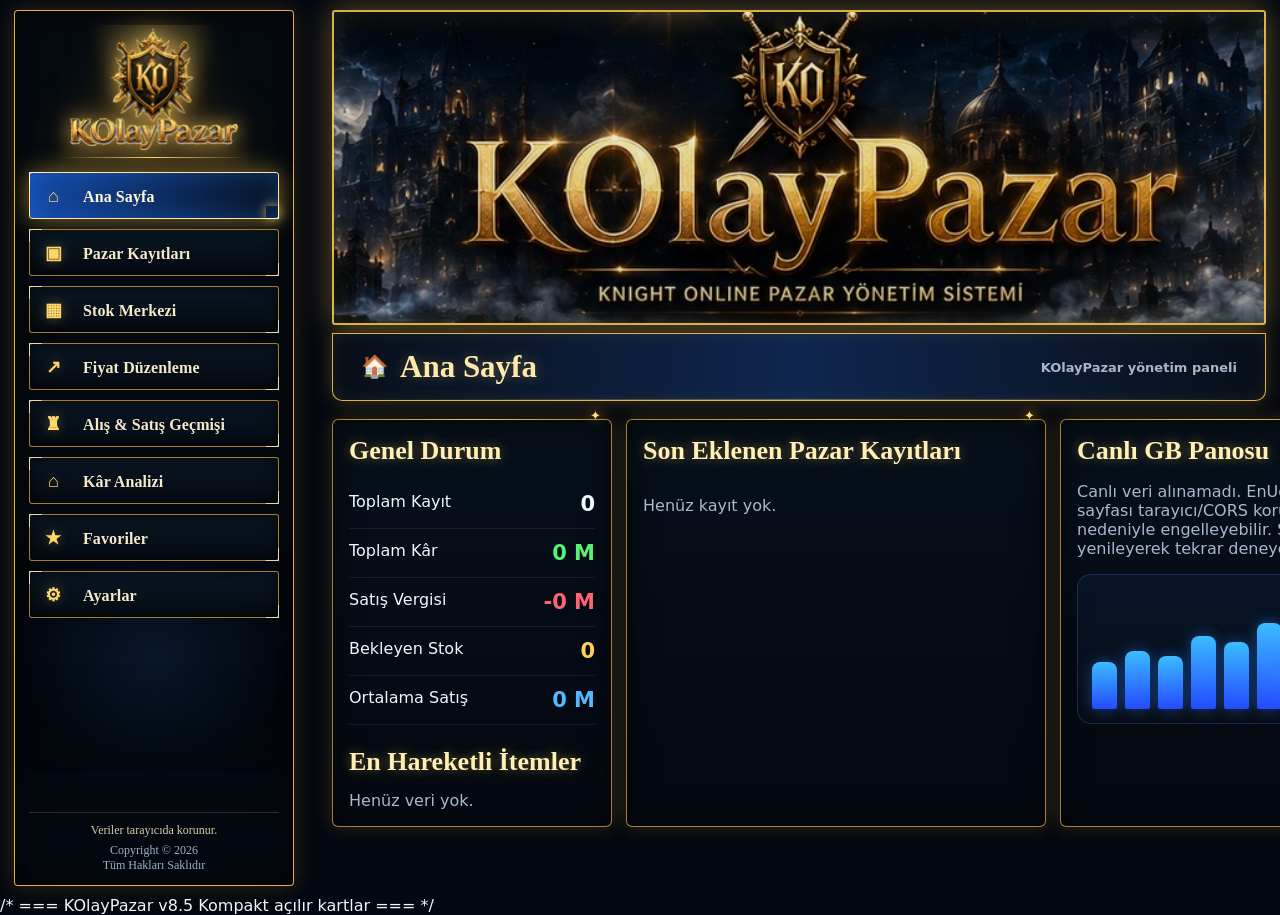
==== index.html @ 012cf486 "Add files via upload" ====
<!DOCTYPE html><html lang="tr"><head><meta charset="UTF-8"><meta name="viewport" content="width=device-width,initial-scale=1.0,viewport-fit=cover"><title>KOlayPazar</title><style>
:root{--bg:#020711;--panel:#071323dd;--gold:#ffdb72;--gold2:#fff0b6;--blue:#2e7dff;--cyan:#20c8ff;--red:#ff3d52;--green:#55f273;--text:#eef6ff;--muted:#a9b8cc;--shadow:0 0 28px rgba(35,126,255,.22)}*{box-sizing:border-box}html,body{margin:0;min-height:100%;font-family:Inter,system-ui,-apple-system,Segoe UI,Arial,sans-serif;color:var(--text);background:#020711}.ko-bg{position:fixed;inset:0;z-index:-5;background:radial-gradient(circle at 50% 5%,rgba(29,88,166,.58),transparent 38%),radial-gradient(circle at 85% 20%,rgba(139,23,44,.35),transparent 35%),linear-gradient(180deg,#071a34 0%,#020711 56%,#01040a 100%)}.ko-bg:before{content:"";position:absolute;inset:0;background:linear-gradient(180deg,rgba(2,7,17,.05),rgba(2,7,17,.82)),url('[data-uri]');background-size:cover;background-position:center top;opacity:.20;filter:blur(2px) saturate(1.25)}.stars,.fog{position:fixed;inset:0;pointer-events:none;z-index:-4;overflow:hidden}.stars:before,.stars:after{content:"";position:absolute;inset:-20%;background-image:radial-gradient(#fff 1px,transparent 1px),radial-gradient(#67b7ff 1px,transparent 1px);background-size:110px 110px,170px 170px;background-position:0 0,50px 80px;opacity:.28;animation:starMove 70s linear infinite}.stars:after{opacity:.14;filter:blur(1px);animation-duration:115s}.fog:before,.fog:after{content:"";position:absolute;width:150%;height:55%;left:-25%;bottom:-10%;background:radial-gradient(ellipse at center,rgba(71,123,180,.25),transparent 65%);filter:blur(32px);animation:fogMove 24s ease-in-out infinite alternate}.fog:after{bottom:18%;opacity:.6;animation-duration:34s;animation-direction:alternate-reverse}@keyframes starMove{to{transform:translate3d(-140px,220px,0)}}@keyframes fogMove{from{transform:translateX(-5%)}to{transform:translateX(6%)}}
.app{display:grid;grid-template-columns:238px 1fr;gap:18px;max-width:1480px;margin:0 auto;padding:12px}.sidebar{min-height:calc(100vh - 24px);position:sticky;top:12px;background:linear-gradient(180deg,rgba(4,14,28,.94),rgba(3,9,18,.86));border:1px solid rgba(88,143,215,.35);box-shadow:var(--shadow);border-radius:14px;padding:14px;overflow:hidden}.brand{display:flex;align-items:center;gap:10px;margin:8px 4px 18px;font-family:Georgia,serif;color:var(--gold2);font-size:25px;font-weight:800;text-shadow:0 0 12px rgba(255,211,106,.25)}.logo{width:38px;height:38px;border-radius:11px;display:grid;place-items:center;background:linear-gradient(135deg,#2156ff,#ff3a6d);box-shadow:0 0 18px rgba(43,124,255,.45)}.navbtn{width:100%;border:1px solid transparent;background:transparent;color:#dfe9f6;border-radius:10px;padding:13px 12px;margin:5px 0;text-align:left;font-weight:750;cursor:pointer}.navbtn:hover,.navbtn.active{background:linear-gradient(90deg,rgba(45,125,255,.25),rgba(255,61,82,.12));border-color:rgba(87,153,255,.55)}.side-foot{position:absolute;bottom:18px;left:14px;right:14px;color:#7e90a9;font-size:12px;text-align:center}.main{min-width:0}.hero{height:238px;border:1px solid rgba(184,135,54,.55);border-radius:0 0 18px 18px;background:url('[data-uri]') center/cover no-repeat;box-shadow:0 0 40px rgba(20,91,210,.28);position:relative;overflow:hidden}.hero:after{content:"";position:absolute;inset:0;background:linear-gradient(180deg,transparent 62%,rgba(2,7,17,.74))}.topbar{display:none}.tabbtn{display:none}.section-title{margin-top:-1px;border:1px solid rgba(255,211,106,.28);border-radius:0 0 14px 14px;padding:15px 18px;display:flex;align-items:center;gap:12px;background:linear-gradient(90deg,rgba(255,29,127,.92),rgba(49,66,255,.84) 52%,rgba(255,75,18,.88));box-shadow:0 0 24px rgba(255,61,82,.25);font-family:Georgia,serif}.section-title span{font-size:22px}.section-title strong{font-size:24px;color:#fff7c4;text-shadow:0 0 12px rgba(255,219,114,.3)}.section-title small{font-family:Inter,system-ui,sans-serif;color:#dcecff;margin-left:auto;font-weight:800;opacity:.9}.grid{display:grid;grid-template-columns:1.05fr 1.95fr 1.05fr;gap:16px;margin-top:18px}.panel{background:linear-gradient(180deg,rgba(8,19,37,.93),rgba(4,10,20,.88));border:1px solid rgba(91,148,219,.35);border-radius:18px;padding:16px;box-shadow:var(--shadow)}h2{font-family:Georgia,serif;color:var(--gold2);font-size:26px;margin:0 0 14px;text-shadow:0 0 10px rgba(255,211,106,.22)}.stat{display:flex;justify-content:space-between;border-bottom:1px solid rgba(255,255,255,.08);padding:12px 0;font-size:16px}.stat b{font-size:21px}.green{color:var(--green)}.blue{color:#53b9ff}.yellow{color:#ffd154}.red{color:#ff6472}.formgrid{display:grid;grid-template-columns:repeat(4,1fr);gap:10px}label{display:block;color:#d9e6fb;font-size:12px;font-weight:900;margin:2px 0 6px;letter-spacing:.35px}input,select{width:100%;border:1px solid rgba(80,139,226,.75);border-radius:12px;background:rgba(2,7,17,.72);color:#fff;padding:13px;font-weight:750;outline:none}input:focus,select:focus{box-shadow:0 0 0 3px rgba(32,200,255,.18)}.btn{border:0;border-radius:12px;padding:13px 16px;font-weight:950;cursor:pointer;color:#fff;background:linear-gradient(135deg,#244aff,#22c6ff);box-shadow:0 0 18px rgba(34,198,255,.25)}.btn.gold{color:#2a1600;background:linear-gradient(135deg,#fff36c,#d18a19)}.btn.red{background:linear-gradient(135deg,#ff3c57,#a22eff)}.btn.ghost{background:rgba(255,255,255,.06);border:1px solid rgba(77,144,255,.5)}.records{display:grid;grid-template-columns:repeat(2,minmax(0,1fr));gap:12px;margin-top:14px}.card{border:1px solid rgba(74,132,215,.45);border-radius:15px;background:linear-gradient(135deg,rgba(19,40,72,.88),rgba(16,19,42,.82));padding:14px;position:relative;overflow:hidden}.card:before{content:"";position:absolute;left:0;right:0;top:0;height:3px;background:linear-gradient(90deg,#ff3a78,#1dc9ff)}.card h3{margin:0 0 6px;font-family:Georgia,serif;color:var(--gold2);font-size:20px}.pill{display:inline-block;border:1px solid rgba(255,255,255,.2);border-radius:999px;padding:3px 8px;font-size:12px;background:rgba(53,123,255,.25);margin-left:5px}.meta{color:#c8d5e8;font-size:13px;line-height:1.55}.actions{display:flex;gap:8px;flex-wrap:wrap;margin-top:12px}.small{padding:9px 12px;border-radius:10px;font-size:12px}.listrow{display:flex;justify-content:space-between;align-items:center;padding:11px 0;border-bottom:1px solid rgba(255,255,255,.07);gap:8px}.listrow:last-child{border-bottom:0}.muted{color:var(--muted)}.page{display:none}.page.active{display:block}.two{display:grid;grid-template-columns:1fr 1fr;gap:16px;margin-top:18px}.gbrow{display:grid;grid-template-columns:1fr auto auto;gap:12px;padding:12px;border-bottom:1px solid rgba(255,255,255,.08)}.chart{height:150px;border-radius:14px;background:linear-gradient(180deg,rgba(35,123,255,.08),rgba(255,255,255,.02));border:1px solid rgba(76,133,211,.25);display:flex;align-items:end;gap:8px;padding:14px}.bar{flex:1;background:linear-gradient(180deg,#3cbcff,#244aff);border-radius:8px 8px 2px 2px;min-height:12px;box-shadow:0 0 14px rgba(44,125,255,.45)}#toast{position:fixed;right:18px;bottom:18px;background:linear-gradient(135deg,#0d2a52,#09111f);border:1px solid rgba(255,211,106,.5);border-radius:14px;padding:14px 18px;box-shadow:0 0 30px rgba(0,0,0,.55);display:none;z-index:50}@media(max-width:980px){.app{display:block;padding:0}.sidebar{display:none}.hero{height:140px;border-radius:0}.topbar{position:sticky;top:0;z-index:10;overflow:auto;justify-content:flex-start;border-radius:0}.tabbtn{white-space:nowrap;padding:10px 12px}.grid,.two{grid-template-columns:1fr;margin:12px}.records{grid-template-columns:1fr}.formgrid{grid-template-columns:1fr 1fr}.panel{border-radius:14px}}@media(max-width:560px){.formgrid{grid-template-columns:1fr}.hero{height:112px}h2{font-size:23px}}
.card.sold{border-color:rgba(85,242,115,.38);box-shadow:0 0 18px rgba(85,242,115,.12)}.card.sold:before{content:'SATILDI';float:right;color:#55f273;font-weight:950;font-size:11px;letter-spacing:.08em}.actions{display:flex;gap:8px;flex-wrap:wrap}.listrow .actions{justify-content:flex-end}@media(max-width:700px){.section-title{align-items:flex-start;flex-direction:column;gap:4px}.section-title small{margin-left:0}.actions{width:100%}.listrow .actions{justify-content:flex-start}}
/* v6.4 - Banner ve sol menü görsel referansa göre yeniden düzenlendi */
.app{grid-template-columns:250px minmax(0,1fr);gap:22px;max-width:1540px;padding:10px 14px 22px}.sidebar{min-height:calc(100vh - 20px);top:10px;border-radius:16px;padding:18px 14px;background:linear-gradient(180deg,rgba(3,13,27,.97),rgba(2,9,18,.94) 55%,rgba(3,13,27,.98)),radial-gradient(circle at 50% 0%,rgba(42,108,202,.28),transparent 36%),linear-gradient(180deg,transparent 62%,rgba(3,18,33,.78));border:1px solid rgba(61,116,194,.42);box-shadow:0 0 0 1px rgba(255,255,255,.03) inset,0 20px 55px rgba(0,0,0,.45),0 0 32px rgba(24,112,255,.18);overflow:hidden}.sidebar:before{content:"";position:absolute;inset:auto -10px 112px -10px;height:230px;background:radial-gradient(ellipse at center,rgba(17,63,110,.32),transparent 65%),linear-gradient(180deg,transparent,rgba(0,0,0,.34));filter:blur(.2px);opacity:.9;pointer-events:none}.sidebar:after{content:"";position:absolute;left:0;right:0;bottom:78px;height:125px;background:linear-gradient(180deg,transparent,rgba(2,8,15,.88)),radial-gradient(ellipse at bottom,rgba(29,83,139,.28),transparent 70%);pointer-events:none}.brand{position:relative;z-index:1;font-size:26px;margin:10px 5px 30px;color:#f8e7b0;letter-spacing:.2px}.logo{width:34px;height:34px;border-radius:9px;background:linear-gradient(135deg,#6938ff 0%,#316dff 48%,#ff4ca2 100%);box-shadow:0 0 18px rgba(98,89,255,.58),inset 0 0 9px rgba(255,255,255,.22)}.navbtn{position:relative;z-index:1;display:flex;align-items:center;gap:12px;width:100%;height:52px;margin:8px 0;padding:0 14px;border-radius:9px;border:1px solid transparent;color:#e9f1fb;background:transparent;font-size:15px;font-weight:800;letter-spacing:.1px;transition:.18s}.navbtn:hover{transform:translateX(2px);background:rgba(18,40,70,.72);border-color:rgba(111,163,255,.35)}.navbtn.active{background:linear-gradient(90deg,rgba(22,63,116,.95),rgba(6,20,42,.88));border-color:#6f9cff;box-shadow:inset 0 0 0 1px rgba(255,255,255,.06),0 0 18px rgba(61,126,255,.28)}.navbtn .ico{width:24px;text-align:center;font-size:19px;filter:drop-shadow(0 0 5px rgba(118,173,255,.38))}.side-settings{position:relative;z-index:1;margin-top:8px;border-radius:10px;overflow:hidden;background:rgba(5,21,40,.42);border:1px solid rgba(64,110,174,.18)}.side-settings .navbtn{margin:0;border-radius:0}.submenu{display:grid;gap:0;padding:8px 0 10px}.submenu button{border:0;background:transparent;color:#aebed3;text-align:left;padding:10px 8px 10px 42px;font-weight:650;font-size:13px;cursor:pointer}.submenu button:before{content:"✦";margin-right:8px;color:#8ab5ff}.submenu button:hover{color:#fff;background:rgba(41,96,165,.15)}.side-foot{z-index:1;bottom:18px;font-size:13px;color:#8fa1b8}.side-foot:before{content:"KO";display:grid;place-items:center;margin:0 auto 12px;width:74px;height:74px;border-radius:50%;font-family:Georgia,serif;font-weight:900;font-size:30px;color:#d8e8ff;background:radial-gradient(circle,#132b4f,#050b16 68%);border:1px solid rgba(142,174,226,.46);box-shadow:0 0 28px rgba(44,116,255,.18),inset 0 0 20px rgba(255,255,255,.06)}.main{max-width:1280px}.hero{height:260px;border-radius:0;border:1px solid rgba(176,139,76,.58);box-shadow:0 0 0 1px rgba(255,255,255,.04) inset,0 22px 55px rgba(0,0,0,.35);background-image:url('assets/kolaypazar-banner.jpg')!important;background-size:cover!important;background-position:center!important}.section-title{border-radius:0 0 14px 14px;margin:0 0 18px;background:linear-gradient(90deg,#ff2da7 0%,#304cff 52%,#ff4d0e 100%);border:0;box-shadow:0 10px 30px rgba(39,78,220,.2);min-height:62px;padding:0 28px}.section-title strong{font-family:Georgia,serif;font-size:30px;color:#fff;text-shadow:0 0 12px rgba(255,255,255,.25)}.section-title small{margin-left:auto;color:#ffe8f8;font-weight:800;opacity:.9}.panel{background:linear-gradient(180deg,rgba(8,18,42,.84),rgba(6,13,30,.88));border-color:rgba(83,138,222,.45);box-shadow:0 0 0 1px rgba(255,255,255,.03) inset,0 0 28px rgba(18,88,190,.13)}@media(max-width:900px){.app{display:block;padding:0}.sidebar{position:relative;min-height:auto;top:0;border-radius:0;display:flex;gap:8px;overflow:auto;padding:10px}.brand,.side-foot,.side-settings .submenu{display:none}.navbtn{min-width:max-content;height:44px;margin:0}.hero{height:150px}.section-title{border-radius:0}.main{max-width:none}}

/* v6.5 Menü bug düzeltmeleri */
.sidebar{
  height:calc(100vh - 24px) !important;
  min-height:0 !important;
  display:flex !important;
  flex-direction:column !important;
  overflow:hidden !important;
}
.sidebar .brand{flex:0 0 auto !important;}
.sidebar > .navbtn,
.sidebar > .side-settings,
.sidebar > .side-foot{flex:0 0 auto;}
.side-settings{max-height:none !important; overflow:visible !important;}
.submenu{position:relative !important; z-index:3 !important; padding-bottom:6px !important;}
.submenu button{display:block;width:100%;border-radius:8px;margin:1px 0;}
.side-foot{
  position:relative !important;
  left:auto !important;
  right:auto !important;
  bottom:auto !important;
  margin-top:auto !important;
  padding-top:14px !important;
  z-index:1 !important;
  background:linear-gradient(180deg,transparent,rgba(2,8,15,.72));
}
.sidebar:after{bottom:96px !important; opacity:.45 !important; pointer-events:none !important;}
.navbtn.active{box-shadow:inset 0 0 0 1px rgba(132,178,255,.52),0 0 18px rgba(34,113,255,.16)}
.navbtn[data-page="home"].active ~ .navbtn[data-page="home"]{background:transparent;border-color:transparent;box-shadow:none}
@media(max-height:760px) and (min-width:901px){
  .sidebar{overflow-y:auto !important; scrollbar-width:thin;}
  .side-foot{margin-top:16px !important;}
  .side-foot:before{width:52px !important;height:52px !important;font-size:22px !important;margin-bottom:8px !important;}
  .navbtn{padding-top:10px !important;padding-bottom:10px !important;margin:3px 0 !important;}
  .submenu button{padding-top:7px !important;padding-bottom:7px !important;}
}
@media(max-width:900px){
  .sidebar{height:auto !important;display:flex !important;flex-direction:row !important;overflow:auto !important;}
  .side-foot,.submenu,.side-settings .navbtn span:last-child{display:none !important;}
}

.mini-knight{width:76px;height:76px;margin:0 auto 8px;border:1px solid #315a9a;border-radius:22px;display:grid;place-items:center;font-size:38px;background:radial-gradient(circle,#173865,#030915 70%);box-shadow:0 0 26px rgba(32,117,255,.45), inset 0 0 18px rgba(255,219,114,.18)}
.loss{color:#ff5d6c!important}.profit{color:#55f273!important}.taxline{color:#ffb347}.fav-on{box-shadow:0 0 0 1px #ffdb72 inset!important;color:#ffdb72!important}

/* v6.8 görsel ve menü düzeltmeleri */
.ko-bg{background:radial-gradient(circle at 25% 10%,rgba(47,105,199,.42),transparent 28%),radial-gradient(circle at 78% 18%,rgba(112,36,138,.24),transparent 34%),linear-gradient(180deg,#081b3a 0%,#031022 46%,#01050d 100%)!important;overflow:hidden}
.ko-bg:before{background:linear-gradient(180deg,rgba(2,7,17,.22),rgba(2,7,17,.86)),radial-gradient(ellipse at 50% 78%,rgba(31,76,128,.28),transparent 56%),url('assets/kolaypazar-banner.jpg') center top/cover no-repeat!important;opacity:.18!important;filter:blur(1.5px) saturate(1.2)}
.ko-bg:after{content:"";position:absolute;inset:-10%;background:radial-gradient(circle,#fff 0 1px,transparent 1.7px) 0 0/90px 90px,radial-gradient(circle,rgba(119,184,255,.9) 0 1px,transparent 2px) 45px 30px/130px 130px,linear-gradient(105deg,transparent 0%,rgba(73,125,201,.13) 45%,transparent 75%);opacity:.28;animation:starsMove 34s linear infinite,fogDrift 18s ease-in-out infinite alternate;pointer-events:none}
@keyframes starsMove{from{transform:translate3d(0,0,0)}to{transform:translate3d(-90px,55px,0)}}
@keyframes fogDrift{from{filter:blur(0px)}to{filter:blur(2px)}}
.section-title{background:linear-gradient(90deg,rgba(8,22,45,.96),rgba(13,38,75,.94) 55%,rgba(20,13,28,.92))!important;border:1px solid rgba(188,145,70,.48)!important;border-top:0!important;box-shadow:inset 0 1px 0 rgba(255,231,166,.12),0 12px 34px rgba(0,0,0,.28),0 0 22px rgba(37,96,187,.16)!important;position:relative;overflow:hidden}
.section-title:after{content:"";position:absolute;left:20px;right:20px;bottom:0;height:1px;background:linear-gradient(90deg,transparent,var(--gold),transparent);opacity:.5}.section-title strong{color:var(--gold2)!important;text-shadow:0 0 14px rgba(255,219,114,.22)!important}.section-title small{color:#9fb3d2!important}.side-foot:before{display:none!important;content:none!important}.side-foot{padding-top:14px;border-top:1px solid rgba(99,145,209,.25)}.side-foot b{color:#dcecff}.side-foot span{color:#7f91ab}.navbtn.active{background:linear-gradient(90deg,rgba(19,55,105,.98),rgba(6,17,36,.92))!important}.profit-card{display:grid;grid-template-columns:repeat(3,minmax(0,1fr));gap:12px}.profit-box{padding:14px;border:1px solid rgba(82,139,224,.35);border-radius:12px;background:rgba(4,15,34,.62)}.profit-box b{font-size:22px}.loss{color:#ff6172!important}.profit{color:#55f273!important}@media(max-width:850px){.profit-card{grid-template-columns:1fr}.section-title strong{font-size:25px!important}}

/* === v8.0 Final Görsel ve düzen güncellemeleri === */
.app{grid-template-columns:220px minmax(0,1fr)!important;gap:18px!important;max-width:1500px!important}
.sidebar{min-height:calc(100vh - 28px)!important;max-height:calc(100vh - 28px)!important;padding:14px 12px!important;overflow-y:auto!important;scrollbar-width:thin}
.brand{font-size:23px!important;margin:8px 4px 20px!important}
.logo{width:30px!important;height:30px!important}.navbtn{height:44px!important;margin:5px 0!important;padding:0 12px!important;font-size:14px!important;border-radius:10px!important}.navbtn .ico{font-size:17px!important;width:21px!important}.side-foot{padding-top:10px!important;margin-top:10px!important;border-top:1px solid rgba(119,164,255,.16)!important}.side-foot:before{display:none!important}.hero{height:300px!important;border:2px solid rgba(255,214,112,.75)!important;border-radius:6px 6px 0 0!important;box-shadow:0 0 0 1px rgba(255,255,255,.08) inset,0 0 30px rgba(255,189,63,.28),0 0 70px rgba(37,122,255,.20),0 22px 65px rgba(0,0,0,.55)!important;position:relative;overflow:hidden}.hero:after{content:"";position:absolute;inset:0;background:linear-gradient(90deg,rgba(255,218,108,.18),transparent 16%,transparent 84%,rgba(255,218,108,.16)),radial-gradient(circle at 50% 12%,rgba(255,255,214,.20),transparent 32%);mix-blend-mode:screen;animation:bannerPulse 4.5s ease-in-out infinite;pointer-events:none}@keyframes bannerPulse{0%,100%{opacity:.45}50%{opacity:.9}}.section-title{background:linear-gradient(90deg,rgba(15,34,64,.96),rgba(8,23,48,.96) 50%,rgba(29,21,12,.96))!important;border:1px solid rgba(255,214,112,.55)!important;border-top:0!important;box-shadow:0 12px 28px rgba(0,0,0,.35),inset 0 0 20px rgba(255,208,91,.08)!important}.section-title strong{color:#ffe8a3!important;text-shadow:0 0 13px rgba(255,216,111,.32)!important}.section-title small{color:#cbdaf1!important}.ko-bg{background:radial-gradient(circle at 50% 0%,rgba(28,86,165,.56),transparent 34%),radial-gradient(circle at 80% 18%,rgba(26,56,116,.35),transparent 35%),linear-gradient(180deg,#071832 0%,#020711 62%,#01030a 100%)!important}.ko-bg:after{content:"";position:absolute;inset:auto 0 0 0;height:43vh;background:linear-gradient(180deg,transparent 0%,rgba(1,6,15,.30) 42%,rgba(0,0,0,.78) 100%),linear-gradient(135deg,transparent 0 28%,rgba(4,13,28,.78) 28% 31%,transparent 31% 100%),linear-gradient(65deg,transparent 0 56%,rgba(5,19,42,.75) 56% 59%,transparent 59% 100%),radial-gradient(ellipse at 12% 100%,rgba(11,34,65,.85) 0 15%,transparent 16%),radial-gradient(ellipse at 88% 100%,rgba(10,31,62,.82) 0 16%,transparent 17%);opacity:.72;filter:drop-shadow(0 0 28px rgba(37,111,255,.15));pointer-events:none}.fog{position:fixed;inset:0;z-index:-2;pointer-events:none;overflow:hidden}.fog:before,.fog:after{content:"";position:absolute;inset:-20%;background:radial-gradient(ellipse at 20% 70%,rgba(130,170,255,.11),transparent 34%),radial-gradient(ellipse at 70% 65%,rgba(95,132,207,.09),transparent 38%),radial-gradient(ellipse at 50% 95%,rgba(255,255,255,.07),transparent 28%);filter:blur(24px);animation:fogMove 28s linear infinite}.fog:after{animation-duration:42s;animation-direction:reverse;opacity:.75}@keyframes fogMove{from{transform:translateX(-5%) translateY(1%)}to{transform:translateX(7%) translateY(-2%)}}.panel{backdrop-filter:blur(6px)}.profit-box{border:1px solid rgba(75,139,230,.32);background:rgba(8,22,46,.72);border-radius:14px;padding:15px}@media(max-width:980px){.sidebar{max-height:none!important}.hero{height:170px!important}}

/* === KOlayPazar v8 Premium visual upgrade === */
:root{--gold:#ffd466;--gold2:#fff2b8;--gold3:#a96f18;--panelGold:rgba(255,207,93,.42)}
body{background:#01040a!important;}
.app{grid-template-columns:270px minmax(0,1fr)!important;gap:18px!important;max-width:1500px!important;padding:18px!important;}
.sidebar{width:270px!important;min-width:270px!important;border:1px solid rgba(255,211,111,.42)!important;box-shadow:0 0 0 1px rgba(255,255,255,.05) inset,0 0 34px rgba(255,191,60,.10),0 0 55px rgba(35,101,220,.16)!important;background:linear-gradient(180deg,rgba(5,14,30,.96),rgba(2,8,19,.94))!important;}
.brand{font-size:23px!important;color:#fff1b9!important;text-shadow:0 0 12px rgba(255,210,92,.42)!important;margin-bottom:18px!important;}
.logo{background:linear-gradient(135deg,#204dff,#14cdf9 52%,#ff2ea9)!important;border:1px solid rgba(255,219,112,.72)!important;box-shadow:0 0 18px rgba(42,125,255,.45),0 0 12px rgba(255,217,102,.18)!important;}
.navbtn{border:1px solid rgba(255,211,111,.28)!important;color:#eef6ff!important;height:47px!important;margin:6px 0!important;background:linear-gradient(90deg,rgba(7,19,41,.44),rgba(9,22,45,.28))!important;}
.navbtn:hover,.navbtn.active{border-color:rgba(255,221,116,.82)!important;background:linear-gradient(90deg,rgba(30,68,123,.96),rgba(8,23,49,.92))!important;box-shadow:inset 0 0 0 1px rgba(255,243,180,.14),0 0 17px rgba(255,207,88,.16),0 0 22px rgba(45,132,255,.22)!important;}
.navbtn .ico{color:#ffe095!important;filter:drop-shadow(0 0 6px rgba(255,207,88,.35))!important;}
.side-foot{margin-top:auto!important;padding-top:18px!important;border-top:1px solid rgba(255,211,111,.18)!important;}
.side-foot b{color:#ffe5a5!important;text-shadow:0 0 10px rgba(255,211,111,.25)!important;}.side-foot span{color:#9eb0ca!important;}
.hero{height:355px!important;border:3px solid rgba(255,214,112,.88)!important;border-radius:9px 9px 0 0!important;box-shadow:0 0 0 1px rgba(255,255,255,.11) inset,0 0 32px rgba(255,194,52,.38),0 0 88px rgba(31,125,255,.24),0 26px 70px rgba(0,0,0,.62)!important;background-position:center!important;}
.hero:before{content:"";position:absolute;inset:0;background:linear-gradient(105deg,transparent 0%,rgba(255,245,174,.18) 32%,transparent 45%,transparent 100%);transform:translateX(-120%);animation:goldSweep 5.5s ease-in-out infinite;pointer-events:none;mix-blend-mode:screen;}
@keyframes goldSweep{0%,55%{transform:translateX(-120%);opacity:0}65%{opacity:.8}100%{transform:translateX(120%);opacity:0}}
.section-title{background:linear-gradient(90deg,rgba(10,20,41,.98),rgba(8,29,66,.96) 55%,rgba(29,20,10,.96))!important;border:2px solid rgba(255,211,111,.62)!important;border-top:0!important;border-radius:0 0 12px 12px!important;min-height:68px!important;}
.section-title strong{font-size:31px!important;color:#ffe9aa!important}.section-title small{font-size:13px!important;color:#b9c7dc!important;}
.panel,.card,.listrow{border-color:rgba(255,211,111,.28)!important;box-shadow:0 0 0 1px rgba(255,255,255,.04) inset,0 0 26px rgba(38,114,230,.11)!important;}
.panel h2{color:#fff0b3!important;text-shadow:0 0 12px rgba(255,210,83,.20)!important;}
.card.sold{border-color:rgba(46,255,173,.52)!important;box-shadow:0 0 0 1px rgba(255,255,255,.04) inset,0 0 20px rgba(43,255,161,.13)!important;}
.ko-bg{background:radial-gradient(circle at 47% 3%,rgba(52,119,227,.55),transparent 29%),radial-gradient(circle at 70% 18%,rgba(4,60,137,.30),transparent 38%),linear-gradient(180deg,#071a36 0%,#020814 55%,#000308 100%)!important;}
.ko-bg:before{opacity:.22!important;filter:blur(2px) saturate(1.35)!important;background:linear-gradient(180deg,rgba(1,5,13,.12),rgba(1,5,13,.86)),url('assets/kolaypazar-banner.jpg') center top/cover no-repeat!important;}
.ko-bg .unused{display:none}.ko-bg:after{height:50vh!important;background:linear-gradient(180deg,transparent 0%,rgba(3,10,23,.25) 42%,rgba(0,0,0,.88) 100%),linear-gradient(147deg,transparent 0 21%,rgba(2,12,31,.82) 21% 24%,transparent 24% 100%),linear-gradient(35deg,transparent 0 62%,rgba(3,17,39,.8) 62% 65%,transparent 65% 100%),radial-gradient(ellipse at 20% 100%,rgba(12,37,74,.92) 0 15%,transparent 16%),radial-gradient(ellipse at 50% 100%,rgba(7,25,56,.75) 0 20%,transparent 21%),radial-gradient(ellipse at 86% 100%,rgba(8,30,68,.88) 0 17%,transparent 18%)!important;}
.fog:before,.fog:after{background:radial-gradient(ellipse at 12% 72%,rgba(167,192,255,.12),transparent 36%),radial-gradient(ellipse at 58% 68%,rgba(100,155,255,.11),transparent 39%),radial-gradient(ellipse at 88% 80%,rgba(255,232,156,.06),transparent 32%)!important;filter:blur(28px)!important;animation-duration:22s!important;}
.stars:before,.stars:after{content:"";position:fixed;inset:0;z-index:-1;pointer-events:none;background:radial-gradient(circle,rgba(255,255,255,.7) 0 1px,transparent 1.5px) 0 0/92px 92px,radial-gradient(circle,rgba(116,184,255,.8) 0 1px,transparent 2px) 40px 26px/132px 132px;opacity:.23;animation:starsMoveV8 48s linear infinite;}.stars:after{animation-duration:73s;opacity:.14;transform:scale(1.2)}@keyframes starsMoveV8{from{background-position:0 0,40px 26px}to{background-position:230px 180px,340px 260px}}
.best-profit-card{margin-top:16px;border:1px solid rgba(255,211,111,.36);border-radius:14px;padding:14px;background:linear-gradient(135deg,rgba(255,197,59,.12),rgba(14,40,82,.62));box-shadow:inset 0 0 18px rgba(255,215,102,.08)}.best-profit-card b{font-size:18px;color:#ffe59d}.best-profit-card .profit{font-size:22px;display:block;margin-top:5px}
@media(max-width:1050px){.app{grid-template-columns:240px minmax(0,1fr)!important}.sidebar{width:240px!important;min-width:240px!important}.hero{height:250px!important}}
@media(max-width:850px){.app{display:block!important;padding:0!important}.sidebar{width:auto!important;min-width:0!important}.hero{height:170px!important;border-left:0!important;border-right:0!important;border-radius:0!important}.section-title{border-left:0!important;border-right:0!important}.main{max-width:none!important}}


/* === v8.1 Premium Glow / Sis / Compact Cards === */
:root{--goldGlow:rgba(255,210,93,.95);--goldSoft:rgba(255,188,56,.34);}
body{background:#030710!important;}
.ko-bg{background:radial-gradient(circle at 50% 4%,rgba(41,102,190,.52),transparent 38%),radial-gradient(circle at 78% 15%,rgba(255,189,70,.12),transparent 30%),linear-gradient(180deg,#071833,#020711 62%,#010309)!important;}
.ko-bg:after{content:"";position:absolute;left:-20%;right:-20%;bottom:-8%;height:46%;pointer-events:none;background:
 radial-gradient(ellipse at 20% 65%,rgba(180,210,255,.20),transparent 42%),
 radial-gradient(ellipse at 70% 72%,rgba(112,166,255,.18),transparent 43%),
 radial-gradient(ellipse at 48% 86%,rgba(255,255,255,.10),transparent 50%);
 filter:blur(16px);opacity:.8;animation:mistDrift 18s ease-in-out infinite alternate;z-index:-1;}
.fog-layer{position:fixed;inset:0;z-index:-1;pointer-events:none;overflow:hidden;}
.fog-layer:before,.fog-layer:after{content:"";position:absolute;left:-35%;width:170%;height:44%;background:
 radial-gradient(ellipse at 10% 55%,rgba(155,190,255,.22),transparent 40%),
 radial-gradient(ellipse at 45% 62%,rgba(95,145,210,.18),transparent 42%),
 radial-gradient(ellipse at 78% 50%,rgba(230,238,255,.12),transparent 38%);
 filter:blur(22px);opacity:.66;animation:mistSlide 34s linear infinite;}
.fog-layer:before{bottom:5%;}.fog-layer:after{bottom:23%;opacity:.38;animation-duration:48s;animation-direction:reverse;}
@keyframes mistSlide{from{transform:translateX(-10%)}to{transform:translateX(10%)}}
@keyframes mistDrift{from{transform:translateX(-2%) scale(1)}to{transform:translateX(3%) scale(1.08)}}
.hero,.section-title,.sidebar,.panel,.navbtn,.card,.listrow,.gbrow{border-color:var(--goldSoft)!important;}
.hero{height:262px!important;border:2px solid rgba(255,212,93,.72)!important;box-shadow:0 0 24px rgba(255,198,64,.28),inset 0 0 42px rgba(255,204,77,.12)!important;position:relative;overflow:hidden;}
.hero:after{content:"";position:absolute;inset:-40%;background:linear-gradient(105deg,transparent 42%,rgba(255,240,170,.22) 49%,rgba(255,255,255,.32) 51%,transparent 58%);transform:translateX(-80%);animation:goldShine 6.5s ease-in-out infinite;pointer-events:none;}
@keyframes goldShine{0%,35%{transform:translateX(-85%)}55%{transform:translateX(85%)}100%{transform:translateX(85%)}}
.sidebar,.panel{box-shadow:0 0 18px rgba(255,198,64,.14),var(--shadow)!important;}
.navbtn{border:1px solid rgba(255,206,86,.34)!important;background:linear-gradient(180deg,rgba(11,25,46,.72),rgba(5,12,24,.62))!important;box-shadow:inset 0 0 0 1px rgba(255,255,255,.025);}
.navbtn:hover,.navbtn.active{border-color:rgba(255,223,128,.82)!important;box-shadow:0 0 14px rgba(255,204,76,.25),inset 0 0 16px rgba(42,126,255,.20)!important;}
.section-title{background:linear-gradient(90deg,rgba(7,18,33,.97),rgba(11,29,55,.97))!important;border:1px solid rgba(255,211,106,.58)!important;box-shadow:0 0 16px rgba(255,204,76,.22)!important;}
.card{border:1px solid rgba(255,211,106,.42)!important;box-shadow:0 0 12px rgba(255,202,76,.10),inset 0 0 18px rgba(255,210,93,.05)!important;transition:.18s ease;}
.card:hover{border-color:rgba(255,230,142,.9)!important;box-shadow:0 0 20px rgba(255,204,76,.22),0 0 28px rgba(40,156,255,.14)!important;}
.card:before{height:2px!important;background:linear-gradient(90deg,transparent,var(--goldGlow),#20c8ff,var(--goldGlow),transparent)!important;box-shadow:0 0 12px rgba(255,210,93,.8)!important;}
.records.compact-list{display:flex!important;flex-direction:column!important;gap:10px!important;}
.kp-compact-card{display:grid;grid-template-columns:52px 1fr auto;gap:10px;align-items:center;padding:9px 10px!important;min-height:66px;cursor:pointer;border-radius:13px!important;}
.kp-compact-card .item-icon{width:48px;height:48px;border-radius:10px;display:grid;place-items:center;font-size:25px;background:radial-gradient(circle at 35% 25%,#ffd98a,#7b4614 46%,#101827 70%);border:1px solid rgba(255,218,116,.65);box-shadow:0 0 14px rgba(255,198,64,.22),inset 0 0 12px rgba(0,0,0,.45);}
.kp-compact-card h3{font-size:16px!important;margin:0!important;white-space:nowrap;overflow:hidden;text-overflow:ellipsis;}
.kp-compact-card .meta{font-size:12px!important;line-height:1.32!important;}
.kp-compact-card .actions{display:none!important;}
.kp-compact-card .kp-detail{display:none;grid-column:1 / -1;padding-top:8px;border-top:1px solid rgba(255,211,106,.16);}
.kp-compact-card.open{grid-template-columns:60px 1fr;border-color:rgba(255,230,142,.95)!important;}
.kp-compact-card.open .kp-detail{display:block;}
.kp-compact-card.open .actions{display:flex!important;}
.kp-compact-card.open .meta.quick{display:none;}
.kp-chevron{font-size:20px;color:#ffdf8a;text-shadow:0 0 10px rgba(255,206,86,.55)}
.real-icon{font-size:24px;filter:drop-shadow(0 0 6px rgba(255,220,120,.35));}
.side-foot{font-size:12px!important;color:#b9c8dd!important;}
.side-foot .copyright{display:block;margin-top:6px;color:#d9c08a;font-family:Georgia,serif;line-height:1.25;}
@media(max-width:980px){.hero{height:150px!important}.kp-compact-card{grid-template-columns:48px 1fr auto}.kp-compact-card .item-icon{width:44px;height:44px}}


/* === KOlayPazar v8.4 Premium Final theme === */
:root{--gold:#d7a640;--gold2:#fff1b8;--gold3:#ffcc52;--blue:#175dff;--panel:#050b15e8;--edge:rgba(255,203,82,.86);--edge-soft:rgba(255,203,82,.34)}
body{background:#02050b;overflow-x:hidden}.ko-bg{background:radial-gradient(circle at 56% 0%,rgba(41,96,170,.42),transparent 30%),linear-gradient(180deg,#030915 0%,#02050b 52%,#010206 100%)!important}.ko-bg:before{background:linear-gradient(180deg,rgba(2,5,11,.18),rgba(2,5,11,.78)),radial-gradient(ellipse at 50% 100%,rgba(16,31,52,.9),transparent 50%);opacity:.9}.ko-bg:after{content:"";position:absolute;left:-5%;right:-5%;bottom:-4%;height:42%;background:linear-gradient(to top,rgba(0,0,0,.72),rgba(0,0,0,0)),radial-gradient(ellipse at 16% 70%,rgba(12,28,48,.9),transparent 26%),radial-gradient(ellipse at 36% 76%,rgba(13,35,58,.86),transparent 24%),radial-gradient(ellipse at 65% 74%,rgba(12,30,51,.84),transparent 25%),radial-gradient(ellipse at 88% 70%,rgba(11,25,44,.86),transparent 28%);filter:blur(.2px);opacity:.75;pointer-events:none}.app{grid-template-columns:286px minmax(0,1fr)!important;gap:18px!important;max-width:1560px!important;padding:10px 14px!important}.sidebar{min-height:calc(100vh - 20px)!important;max-height:calc(100vh - 20px);overflow-y:auto!important;background:linear-gradient(180deg,rgba(4,10,17,.96),rgba(4,9,16,.88)),radial-gradient(circle at 50% 0,rgba(255,201,82,.12),transparent 35%)!important;border:1.5px solid var(--edge)!important;border-radius:4px!important;box-shadow:0 0 22px rgba(255,189,57,.20),inset 0 0 36px rgba(0,0,0,.72)!important;padding:18px!important}.sidebar::-webkit-scrollbar{width:5px}.sidebar::-webkit-scrollbar-thumb{background:rgba(255,214,112,.35);border-radius:999px}.brand{display:block!important;text-align:center!important;margin:4px 0 24px!important;font-size:30px!important;line-height:1.1}.brand:before{content:"⚜";display:block;font-size:42px;margin-bottom:4px;color:var(--gold2);filter:drop-shadow(0 0 12px #ffbf35)}.brand .logo{display:none}.brand span{display:block;color:var(--gold2);text-shadow:0 0 12px rgba(255,195,50,.6)}.brand:after{content:"v8.4 PREMIUM";display:block;font:700 13px Georgia,serif;color:var(--gold3);letter-spacing:.9px;margin-top:5px}.navbtn{position:relative;border:1.5px solid rgba(218,158,54,.76)!important;border-radius:3px!important;background:linear-gradient(180deg,rgba(11,25,39,.88),rgba(5,11,18,.92))!important;margin:11px 0!important;padding:16px 18px!important;font-size:18px!important;font-family:Georgia,serif;font-weight:700!important;color:#f5e9cc!important;box-shadow:inset 0 0 14px rgba(0,0,0,.62),0 0 0 rgba(255,198,70,0);transition:.22s ease}.navbtn:before,.navbtn:after{content:"";position:absolute;width:12px;height:12px;border-color:var(--gold3);opacity:.85}.navbtn:before{left:-1px;top:-1px;border-left:1px solid;border-top:1px solid}.navbtn:after{right:-1px;bottom:-1px;border-right:1px solid;border-bottom:1px solid}.navbtn:hover{transform:translateX(3px);border-color:#ffe6a3!important;box-shadow:0 0 20px rgba(255,193,57,.36),inset 0 0 18px rgba(255,193,57,.08)!important}.navbtn.active{background:linear-gradient(90deg,rgba(22,81,183,.9),rgba(8,20,37,.92))!important;border-color:#ffe59a!important;color:#fff9df!important;box-shadow:0 0 24px rgba(255,201,72,.52),inset 0 0 22px rgba(32,121,255,.32)!important}.navbtn.active:after{box-shadow:0 0 11px #ffd45c}.navbtn .ico{display:inline-grid;place-items:center;width:30px;height:30px;margin-right:8px;color:#ffd76a!important;filter:drop-shadow(0 0 7px rgba(255,202,70,.68))}.side-foot{position:static!important;margin-top:72px!important;border-top:1px solid rgba(255,205,83,.24);padding-top:18px!important;color:#d9cba8!important;font-family:Georgia,serif;font-size:15px!important;line-height:1.45!important}.side-foot:before{content:"🛡️";display:block;font-size:72px;line-height:1;margin-bottom:12px;filter:drop-shadow(0 0 16px rgba(255,199,73,.4))}.side-foot b{display:none}.copyright{display:block!important;margin-top:12px;color:#e5d5af!important}.main{max-width:none!important}.hero{height:315px!important;background-image:linear-gradient(180deg,rgba(0,0,0,.05),rgba(0,0,0,.14)),url('assets/kolaypazar-banner.jpg')!important;background-size:cover!important;background-position:center!important;border:2px solid var(--edge)!important;border-radius:3px!important;box-shadow:0 0 32px rgba(255,200,71,.38),inset 0 0 34px rgba(255,217,117,.12)!important;position:relative;overflow:hidden}.hero:before{content:"";position:absolute;inset:-2px;background:linear-gradient(105deg,transparent 0%,rgba(255,240,174,.0) 37%,rgba(255,235,158,.38) 48%,rgba(255,255,255,.48) 50%,rgba(255,235,158,.2) 52%,transparent 64%);transform:translateX(-120%);animation:heroShine 6.5s ease-in-out infinite;mix-blend-mode:screen}.hero:after{content:"";position:absolute;left:0;right:0;bottom:0;height:45%;background:linear-gradient(0deg,rgba(0,0,0,.22),transparent),radial-gradient(ellipse at 35% 100%,rgba(255,255,255,.11),transparent 50%);pointer-events:none}@keyframes heroShine{0%,52%{transform:translateX(-130%)}75%,100%{transform:translateX(130%)}}.section-title{margin-top:8px!important;border:1.5px solid var(--edge)!important;border-radius:0 0 10px 10px!important;background:linear-gradient(90deg,rgba(8,15,25,.96),rgba(16,41,84,.92),rgba(8,15,25,.96))!important;box-shadow:0 0 20px rgba(255,201,68,.24),inset 0 0 18px rgba(255,210,92,.08)!important}.section-title h1{font-family:Georgia,serif;color:#fff1b8!important;text-shadow:0 0 10px rgba(255,207,83,.58)}.grid{grid-template-columns:280px minmax(420px,1fr) 320px!important;gap:14px!important}.panel,.card,.listrow,.profit-box{position:relative;border:1.5px solid rgba(224,164,53,.75)!important;border-radius:6px!important;background:linear-gradient(180deg,rgba(7,16,27,.94),rgba(4,9,17,.9))!important;box-shadow:0 0 20px rgba(255,189,57,.18),inset 0 0 30px rgba(0,0,0,.62)!important}.panel:before,.card:before,.listrow:before,.profit-box:before{content:"";position:absolute;inset:-1px;border-radius:inherit;pointer-events:none;background:linear-gradient(90deg,transparent,rgba(255,231,154,.65),transparent);height:1px;top:-1px;animation:goldEdge 4.8s linear infinite}.panel:after,.card:after,.listrow:after,.profit-box:after{content:"✦";position:absolute;right:10px;top:-12px;color:#ffe28a;font-size:13px;text-shadow:0 0 12px #ffbf31;animation:spark 3.5s ease-in-out infinite}.card:before{height:2px!important;background:linear-gradient(90deg,#8b5417,#ffe493,#946019)!important}.card h3,.panel h2,h2{color:#fff0b8!important;text-shadow:0 0 12px rgba(255,205,77,.42)!important}.kp-compact-card{grid-template-columns:58px 1fr 22px!important;min-height:70px!important;border-color:rgba(219,163,60,.75)!important}.kp-compact-card.open{border-color:#ffe28f!important;box-shadow:0 0 26px rgba(255,201,71,.33),inset 0 0 28px rgba(255,207,82,.07)!important}.kp-compact-card .item-icon{background:radial-gradient(circle at 33% 25%,#fff5bd,#d79825 34%,#5c3512 56%,#08101c 78%)!important;border-color:#ffe08a!important;box-shadow:0 0 20px rgba(255,196,57,.38),inset 0 0 14px rgba(0,0,0,.58)!important}.real-icon{filter:drop-shadow(0 0 7px rgba(255,216,105,.55))}.btn.gold,.btn{border-color:rgba(255,211,100,.55)!important}.btn.gold{background:linear-gradient(180deg,#2f210b,#a66c13)!important;box-shadow:0 0 15px rgba(255,194,55,.24)!important}.btn.red{background:linear-gradient(90deg,#8e1b1b,#ec2d4f)!important}.fog-layer{position:fixed;inset:0;pointer-events:none;z-index:-1;overflow:hidden}.fog-layer:before,.fog-layer:after{content:"";position:absolute;left:-35%;width:170%;height:34%;background:radial-gradient(ellipse at center,rgba(190,210,235,.17),transparent 68%);filter:blur(26px);opacity:.75;animation:moradonFog 18s ease-in-out infinite alternate}.fog-layer:before{bottom:2%}.fog-layer:after{bottom:30%;opacity:.36;animation-duration:26s;animation-direction:alternate-reverse}@keyframes moradonFog{from{transform:translateX(-8%) translateY(0) scale(1)}to{transform:translateX(8%) translateY(-16px) scale(1.06)}}@keyframes goldEdge{0%{opacity:.2;transform:translateX(-30%)}50%{opacity:1}100%{opacity:.2;transform:translateX(30%)}}@keyframes spark{0%,100%{opacity:.25;filter:blur(.3px)}45%{opacity:1;filter:drop-shadow(0 0 8px #ffcf57)}}.records.compact-list{display:grid;grid-template-columns:repeat(auto-fit,minmax(230px,1fr));gap:10px}.gbrow b:before{content:"⚜ ";color:#ffd66f}.best-profit-card{border:1.5px solid #ffd66f!important;border-radius:6px!important;background:linear-gradient(135deg,rgba(41,28,7,.96),rgba(15,28,46,.9))!important;box-shadow:0 0 22px rgba(255,197,48,.32),inset 0 0 26px rgba(255,201,60,.08)!important;padding:12px;margin-bottom:10px}.best-profit-card b{color:#fff1b8}.best-profit-card .profit{display:block;font-size:20px;color:#62ff6d;margin-top:6px;text-shadow:0 0 11px rgba(68,255,99,.35)}@media(max-width:1200px){.app{grid-template-columns:260px 1fr!important}.grid{grid-template-columns:1fr!important}.hero{height:235px!important}}@media(max-width:760px){.app{display:block!important;padding:8px!important}.sidebar{position:relative!important;min-height:auto!important;max-height:none!important;margin-bottom:10px}.hero{height:170px!important}.navbtn{font-size:16px!important;padding:12px!important}.records.compact-list{grid-template-columns:1fr}}

/* === v8.3 Menu logo glow update === */
.sidebar .brand{
  display:block!important;
  width:100%!important;
  height:178px!important;
  margin:0 auto 26px!important;
  padding:0!important;
  background:
    radial-gradient(circle at 50% 6%, rgba(255,225,141,.22), transparent 32%),
    linear-gradient(180deg, rgba(255,210,90,.06), rgba(0,0,0,0) 62%),
    url('assets/menu-logo.png') center/contain no-repeat!important;
  border:0!important;
  border-radius:10px!important;
  color:transparent!important;
  font-size:0!important;
  line-height:0!important;
  filter:drop-shadow(0 0 14px rgba(255,213,104,.72)) drop-shadow(0 0 32px rgba(255,166,34,.22));
  position:relative!important;
  overflow:visible!important;
}
.sidebar .brand:before{
  content:""!important;
  position:absolute!important;
  inset:-10px -8px!important;
  display:block!important;
  background:linear-gradient(110deg, transparent 0%, transparent 39%, rgba(255,244,186,.55) 48%, rgba(255,255,255,.62) 50%, rgba(255,220,128,.35) 54%, transparent 64%, transparent 100%)!important;
  transform:translateX(-145%);
  animation:menuLogoShine 5.8s ease-in-out infinite!important;
  mix-blend-mode:screen;
  pointer-events:none;
  border-radius:inherit;
}
.sidebar .brand:after{
  content:""!important;
  position:absolute!important;
  left:12%; right:12%; bottom:-9px; height:1px;
  background:linear-gradient(90deg, transparent, rgba(255,215,112,.98), transparent)!important;
  box-shadow:0 0 14px rgba(255,202,71,.72),0 0 26px rgba(255,172,38,.42);
}
.sidebar .brand .logo,
.sidebar .brand span,
.sidebar .brand b,
.sidebar .brand em{display:none!important;}
@keyframes menuLogoShine{
  0%,55%{transform:translateX(-145%);opacity:0}
  66%{opacity:1}
  84%,100%{transform:translateX(145%);opacity:0}
}
@media(max-width:760px){.sidebar .brand{height:120px!important;margin-bottom:14px!important}}

</style>
<style id="v8-6-menu-fix">
/* v8.6: sol menü kaydırma çubuğu ve logo beyaz halesi düzeltildi */
.app{grid-template-columns:300px 1fr!important;}
.sidebar{
  width:280px!important;min-width:280px!important;
  height:calc(100vh - 24px)!important;
  min-height:0!important;max-height:calc(100vh - 24px)!important;
  overflow:hidden!important;
  display:flex!important;flex-direction:column!important;
  padding:14px 14px 12px!important;
  scrollbar-width:none!important;
}
.sidebar::-webkit-scrollbar{display:none!important;width:0!important;height:0!important;}
.sidebar .brand{
  flex:0 0 128px!important;
  height:128px!important;
  margin:0 auto 14px!important;
  width:100%!important;
  background:
    radial-gradient(circle at 50% 10%, rgba(255,224,129,.18), transparent 38%),
    url('assets/menu-logo-clean.png') center/contain no-repeat!important;
  filter:drop-shadow(0 0 10px rgba(255,210,92,.70)) drop-shadow(0 0 22px rgba(255,157,30,.28))!important;
}
.sidebar .brand:before{opacity:.45!important;}
.sidebar .brand:after{bottom:-5px!important;}
.navbtn{
  flex:0 0 auto!important;
  min-height:45px!important;
  padding:9px 13px!important;
  margin:5px 0!important;
  font-size:16px!important;
  line-height:1.08!important;
  display:grid!important;
  grid-template-columns:28px 1fr!important;
  align-items:center!important;
}
.navbtn .ico{font-size:18px!important;text-align:center!important;}
.side-foot{
  margin-top:auto!important;
  padding-top:10px!important;
  font-size:12px!important;
  line-height:1.2!important;
  flex:0 0 auto!important;
}
@media(max-width:760px){
 .app{display:block!important;}
 .sidebar{width:auto!important;min-width:0!important;height:auto!important;max-height:none!important;overflow:visible!important;}
 .sidebar .brand{height:110px!important;flex-basis:110px!important;}
}
</style>
</head><body><div class="ko-bg"></div><div class="fog"></div><div class="stars"></div><div class="fog"></div><div id="toast"></div><div class="app"><aside class="sidebar"><div class="brand"><span class="logo">⚔</span>KOlayPazar</div>
<button class="navbtn active" data-page="home"><span class="ico">⌂</span><span>Ana Sayfa</span></button>
<button class="navbtn" data-page="market"><span class="ico">▤</span><span>Pazar Kayıtları</span></button>
<button class="navbtn" data-page="stock"><span class="ico">▣</span><span>Stok Merkezi</span></button>
<button class="navbtn" data-page="history"><span class="ico">↗</span><span>Fiyat Düzenleme</span></button>
<button class="navbtn" data-page="trade"><span class="ico">▧</span><span>Alış & Satış Geçmişi</span></button>
<button class="navbtn" data-page="profit"><span class="ico">⌁</span><span>Kâr Analizi</span></button>
<button class="navbtn" data-page="favorites"><span class="ico">♡</span><span>Favoriler</span></button>
<button class="navbtn" data-page="settings"><span class="ico">⚙</span><span>Ayarlar</span></button>
<div class="side-foot"><b>KOlayPazar</b><br><span>Veriler tarayıcıda korunur.</span></div></aside><main class="main"><div class="hero"></div><div class="section-title"><span id="pageIcon">🏠</span><strong id="pageTitle">Ana Sayfa</strong><small id="pageSub">KOlayPazar yönetim paneli</small></div>
<section id="home" class="page active"><div class="grid"><div class="panel"><h2>Genel Durum</h2><div class="stat"><span>Toplam Kayıt</span><b id="sCount">0</b></div><div class="stat"><span>Toplam Kâr</span><b id="sProfit" class="green">0 M</b></div><div class="stat"><span>Satış Vergisi</span><b id="sTax" class="red">0 M</b></div><div class="stat"><span>Bekleyen Stok</span><b id="sStock" class="yellow">0</b></div><div class="stat"><span>Ortalama Satış</span><b id="sAvg" class="blue">0 M</b></div><h2 style="margin-top:22px">En Hareketli İtemler</h2><div id="hotItems" class="muted">Henüz veri yok.</div></div><div class="panel"><h2>Son Eklenen Pazar Kayıtları</h2><div id="recentRecords" class="records"></div></div><div class="panel"><h2>Canlı GB Panosu</h2><div id="gbList"></div><div style="margin-top:14px" class="chart" id="miniChart"></div></div></div></section>
<section id="market" class="page"><div class="two"><div class="panel"><h2>Pazar Kaydı</h2><form id="recordForm"><input type="hidden" id="editId"><div class="formgrid"><div><label>İşlem</label><select id="type"><option>Alış</option><option>Satış</option><option>Drop</option></select></div><div><label>İtem Adı</label><input id="item" placeholder="Örn: Raptor +8" required></div><div><label>Adet</label><input id="qty" type="number" min="1" value="1"></div><div><label>Adet Fiyatı (M)</label><input id="unit" type="number" min="0" placeholder="850"></div><div><label>Toplam (M)</label><input id="total" type="number" min="0" placeholder="Otomatik"></div><div><label>Durum</label><select id="status"><option>Beklemede</option><option>Satıldı</option><option>Stokta</option></select></div><div><label>Rarity</label><select id="rarity"><option>Normal</option><option>Rare</option><option>Unique</option><option>Legendary</option></select></div><div style="display:flex;align-items:end"><button class="btn" style="width:100%" type="submit">Kaydet</button></div></div></form><p class="muted">Satış kaydı eklediğinde aynı item için alışlardan kâr ve fiyat geçmişi hesaplanır.</p></div><div class="panel"><h2>Kayıtlar</h2><div id="allRecords" class="records"></div></div></div></section>
<section id="history" class="page"><div class="two"><div class="panel"><h2>Fiyat Geçmişi</h2><div id="historyList"></div></div><div class="panel"><h2>İtem Analizi</h2><div id="analysisBox" class="muted">Bir item geçmişi olduğunda burada ortalama fiyat, vergi ve net kâr/zarar görünür.</div><div class="chart" id="historyChart" style="margin-top:14px"></div></div></div></section><section id="trade" class="page"><div class="two"><div class="panel"><h2>Alış Geçmişi</h2><div id="buyHistory"></div></div><div class="panel"><h2>Satış Geçmişi</h2><div id="sellHistory"></div></div></div></section><section id="profit" class="page"><div class="panel"><h2>Kâr Analizi</h2><div id="profitSummary" class="profit-card"></div></div><div class="panel" style="margin-top:16px"><h2>İtem Bazlı Net Kâr / Zarar</h2><div id="profitList"></div></div></section><section id="favorites" class="page"><div class="panel"><h2>Favoriler</h2><div id="favoriteList" class="records"></div></div></section><section id="stock" class="page"><div class="two"><div class="panel"><h2>Stok Merkezi</h2><div id="stockList"></div></div><div class="panel"><h2>Stok Özeti</h2><div class="stat"><span>Toplam Stok Değeri</span><b id="stockValue" class="yellow">0 M</b></div><div class="stat"><span>Bekleyen İtem Sayısı</span><b id="stockCount" class="blue">0</b></div><div class="stat"><span>Tahmini Kâr</span><b id="pendingProfit" class="green">0 M</b></div></div></div></section><section id="settings" class="page"><div class="two"><div class="panel"><h2>⚙️ Ayarlar</h2><div class="listrow"><div><b>Pazar Vergisi (%)</b><br><span class="muted">Satış gelirinden otomatik düşülür. Varsayılan: 3</span></div><input id="taxRate" type="number" min="0" max="50" step="0.1" style="max-width:120px" value="3"></div><div class="listrow"><div><b>Veri Yedekle</b><br><span class="muted">Tüm kayıtlarını JSON olarak indir.</span></div><button class="btn gold small" id="backupBtn">Yedekle</button></div><div class="listrow"><div><b>Veri Geri Yükle</b><br><span class="muted">Önceden aldığın yedeği içeri aktar.</span></div><button class="btn small" id="restoreBtn">Geri Yükle</button></div><div class="listrow"><div><b>Verileri Kopyala</b><br><span class="muted">Yedek metni panoya kopyalar.</span></div><button class="btn ghost small" id="copyBtn">Kopyala</button></div><div class="listrow"><div><b>Tüm Kayıtları Sil</b><br><span class="muted">Sadece bu tarayıcıdaki verileri temizler.</span></div><button class="btn red small" id="clearBtn">Sil</button></div><input type="file" id="restoreFile" accept="application/json" hidden></div><div class="panel"><h2>Veri Koruma</h2><p>Bu sürüm sabit anahtar kullanır: <b>KOlayPazar_data_v1</b></p><p class="muted">Yeni zip yüklediğinde aynı tarayıcıdaki kayıtların korunur. Yine de önemli kayıtlar için ara sıra yedek al.</p></div></div></section></main></div>
<script>
const KEY='KOlayPazar_data_v1';
const LEGACY_KEYS=['kolaypazarData','KOlayPazar_v59','KOlayPazar_v60','kp_records','records','marketRecords'];
let data={records:[],settings:{theme:'knight',taxRate:3},version:'8.0'};
const byId=id=>document.getElementById(id);
const fmt=n=>(Number(n)||0).toLocaleString('tr-TR')+' M';
function toast(t){let el=byId('toast'); if(!el) return; el.textContent=t; el.style.display='block'; clearTimeout(window._to); window._to=setTimeout(()=>el.style.display='none',2300)}
function load(){try{let raw=localStorage.getItem(KEY); if(raw)data=JSON.parse(raw); else{for(const k of LEGACY_KEYS){let r=localStorage.getItem(k); if(!r)continue; try{let p=JSON.parse(r); if(Array.isArray(p))data.records=p; else if(Array.isArray(p.records))data.records=p.records; if(data.records.length)break}catch(e){}}} if(!data.settings)data.settings={}; if(data.settings.taxRate===undefined)data.settings.taxRate=3; if(!Array.isArray(data.records))data.records=[]; normalizeOldRecords(); save()}catch(e){data={records:[],settings:{theme:'knight',taxRate:3},version:'8.0'}; save()}}
function save(){data.version='8.9'; localStorage.setItem(KEY,JSON.stringify(data))}
function normalizeOldRecords(){data.records.forEach(r=>{if(!r.id)r.id=String(Date.now()+Math.random()); if(!r.date)r.date=new Date().toISOString(); if(r.type==='Al')r.type='Alış'; if(r.status==='Satildi')r.status='Satıldı'; r.qty=Number(r.qty)||1; r.unit=Number(r.unit)||0; r.total=Number(r.total)||r.qty*r.unit; if(!r.rarity)r.rarity='Normal';})}
function recTotal(r){return Number(r.total)||((Number(r.qty)||0)*(Number(r.unit)||0))}
function normalizeName(s){return(s||'').trim().toLowerCase()}
function taxRate(){let v=Number(data.settings?.taxRate); return Number.isFinite(v)?v:3}
function taxFor(r){return isSaleRecord(r)?Math.round(recTotal(r)*taxRate()/100):0}
function netSale(r){return recTotal(r)-taxFor(r)}
function avgCostFor(name){const buys=data.records.filter(x=>normalizeName(x.item)===normalizeName(name)&&x.type==='Alış'&&!isReplacedBySale(x)); const totalQty=buys.reduce((a,b)=>a+(Number(b.qty)||0),0); return totalQty?buys.reduce((a,b)=>a+recTotal(b),0)/totalQty:0}
function isReplacedBySale(r){return false}
function isSaleRecord(r){return !isReplacedBySale(r)&&(r.type==='Satış'||(r.type==='Drop'&&r.status==='Satıldı'))}
function costUnitFor(r){ if(r.type==='Drop')return 0; if(Number.isFinite(Number(r.costUnit)))return Number(r.costUnit); let avg=avgCostFor(r.item); return avg||0 }
function profitFor(r){ if(!isSaleRecord(r))return 0; const cost=costUnitFor(r)*(Number(r.qty)||1); return Math.round(netSale(r)-cost) }
function esc(s){return String(s??'').replace(/[&<>"']/g,m=>({'&':'&amp;','<':'&lt;','>':'&gt;','"':'&quot;',"'":'&#39;'}[m]))}
function favs(){return data.settings.favorites||(data.settings.favorites=[])}
function isFav(r){return favs().includes(r.id)}
function toggleFav(id){let f=favs(); let i=f.indexOf(id); if(i>=0)f.splice(i,1); else f.push(id); render(); toast(i>=0?'Favoriden çıkarıldı':'Favorilere eklendi')}
function card(r){let p=profitFor(r),tax=taxFor(r),isStock=r.status!=='Satıldı'&&r.type!=='Satış', pc=p<0?'loss':'profit';return `<div class="card ${r.status==='Satıldı'?'sold':''}"><h3>${r.type==='Satış'?'💰':r.type==='Drop'?'🎁':'🛒'} ${esc(r.item)} <span class="pill">${esc(r.rarity||'Normal')}</span></h3><div class="meta">${new Date(r.date).toLocaleString('tr-TR')} · ${esc(r.status||'Beklemede')}<br>Adet: ${r.qty||1} · Adet Fiyatı: ${fmt(r.unit)} · Toplam: ${fmt(recTotal(r))}${isSaleRecord(r)?`<br><span class="taxline">Vergi: -${fmt(tax)}</span><br><span class="${pc}">${p<0?'Zarar':'Net Kâr'}: ${fmt(p)}</span>`:''}</div><div class="actions">${isStock?`<button class="btn gold small" onclick="sellStock('${r.id}')">Satıldı</button>`:''}<button class="btn ghost small ${isFav(r)?'fav-on':''}" onclick="toggleFav('${r.id}')">♡</button><button class="btn small" onclick="editRec('${r.id}')">Düzenle</button><button class="btn ghost small" onclick="copyRec('${r.id}')">Kopyala</button><button class="btn red small" onclick="delRec('${r.id}')">Sil</button></div></div>`}
function setMoneyClass(el,value){if(!el)return; el.classList.remove('green','red','profit','loss'); el.classList.add(value<0?'loss':'profit')}
function render(){save(); const rec=data.records; const sales=rec.filter(isSaleRecord); const stock=rec.filter(r=>r.status!=='Satıldı'&&r.type!=='Satış'&&!isReplacedBySale(r)); const profit=sales.reduce((a,r)=>a+profitFor(r),0); const tax=sales.reduce((a,r)=>a+taxFor(r),0); byId('sCount').textContent=rec.filter(r=>!isReplacedBySale(r)).length; byId('sProfit').textContent=fmt(profit); setMoneyClass(byId('sProfit'),profit); if(byId('sTax'))byId('sTax').textContent='-'+fmt(tax); byId('sStock').textContent=stock.reduce((a,r)=>a+(Number(r.qty)||0),0); byId('sAvg').textContent=fmt(sales.length?sales.reduce((a,r)=>a+recTotal(r),0)/sales.length:0); renderHot(); renderRecords(); renderGB(); renderHistory(); renderStock(); renderTrade(); renderProfit(); renderFavorites(); }
function renderRecords(){let sorted=[...data.records].filter(r=>!isReplacedBySale(r)).sort((a,b)=>new Date(b.date)-new Date(a.date)); byId('recentRecords').innerHTML=sorted.slice(0,6).map(card).join('')||'<p class="muted">Henüz kayıt yok.</p>'; if(byId('allRecords'))byId('allRecords').innerHTML=sorted.map(card).join('')||'<p class="muted">Henüz kayıt yok.</p>'}
function renderHot(){let map={};data.records.filter(r=>!isReplacedBySale(r)).forEach(r=>{let n=r.item||'İsimsiz';map[n]=(map[n]||0)+1});let rows=Object.entries(map).sort((a,b)=>b[1]-a[1]).slice(0,6);byId('hotItems').innerHTML=rows.map(([n,c])=>`<div class="listrow"><b>${esc(n)}</b><span class="pill">${c} kayıt</span></div>`).join('')||'Henüz veri yok.'}
function renderGB(){let gb=[['Pandora','2.845','2.925','+1.45%'],['Destan','2.750','2.815','+1.12%'],['Zero','2.880','2.960','+1.67%'],['Agartha','2.940','3.020','+1.85%']];byId('gbList').innerHTML=gb.map(x=>`<div class="gbrow"><b>🛡️ ${x[0]}</b><span>Alış: ${x[1]}</span><span class="green">${x[3]}</span></div>`).join('');byId('miniChart').innerHTML=[35,48,42,58,51,73,62,80].map(h=>`<div class="bar" style="height:${h}%"></div>`).join('')}
function renderHistory(){let groups={};data.records.filter(r=>!isReplacedBySale(r)).forEach(r=>{let n=r.item||'İsimsiz';(groups[n]=groups[n]||[]).push(r)});let names=Object.keys(groups).sort();byId('historyList').innerHTML=names.map(n=>`<div class="listrow"><div><b>${esc(n)}</b><br><span class="muted">${groups[n].length} kayıt · Ort: ${fmt(groups[n].reduce((a,r)=>a+recTotal(r),0)/groups[n].length)}</span></div><button class="btn small" onclick="showAnalysis('${esc(n)}')">Analiz</button></div>`).join('')||'<p class="muted">Henüz fiyat geçmişi yok.</p>';if(names[0])showAnalysis(names[0],false);else byId('historyChart').innerHTML=''}
function showAnalysis(name,msg=true){let arr=data.records.filter(r=>r.item===name&&!isReplacedBySale(r));let avg=arr.reduce((a,r)=>a+recTotal(r),0)/(arr.length||1);let prof=arr.reduce((a,r)=>a+profitFor(r),0);let tax=arr.reduce((a,r)=>a+taxFor(r),0);byId('analysisBox').innerHTML=`<b>${esc(name)}</b><br>Toplam kayıt: ${arr.length}<br>Ortalama toplam: ${fmt(avg)}<br><span class="taxline">Toplam vergi: -${fmt(tax)}</span><br><span class="${prof<0?'loss':'profit'}">${prof<0?'Toplam zarar':'Toplam net kâr'}: ${fmt(prof)}</span>`;let max=Math.max(...arr.map(recTotal),1);byId('historyChart').innerHTML=arr.slice(-10).map(r=>`<div class="bar" title="${fmt(recTotal(r))}" style="height:${Math.max(8,recTotal(r)/max*100)}%"></div>`).join('');if(msg)toast('Analiz açıldı')}
function renderStock(){let stock=data.records.filter(r=>r.status!=='Satıldı'&&r.type!=='Satış'&&!isReplacedBySale(r));byId('stockList').innerHTML=stock.map(r=>`<div class="listrow"><div><b>${esc(r.item)}</b><br><span class="muted">${r.qty||1} adet · ${fmt(r.unit)} · ${esc(r.status)}</span></div><div class="actions"><button class="btn gold small" onclick="sellStock('${r.id}')">Satıldı</button><button class="btn small" onclick="editRec('${r.id}')">Düzenle</button></div></div>`).join('')||'<p class="muted">Stokta kayıt yok.</p>';byId('stockValue').textContent=fmt(stock.reduce((a,r)=>a+recTotal(r),0));byId('stockCount').textContent=stock.reduce((a,r)=>a+(Number(r.qty)||0),0);let pending=stock.reduce((a,r)=>a+(r.type==='Drop'?recTotal(r):Math.max(0,(Number(r.unit)||0)-avgCostFor(r.item))*(Number(r.qty)||0)),0);byId('pendingProfit').textContent=fmt(pending)}
function renderTrade(){if(!byId('buyHistory'))return;let buys=data.records.filter(r=>r.type==='Alış'&&!isReplacedBySale(r)).sort((a,b)=>new Date(b.date)-new Date(a.date));let sells=data.records.filter(isSaleRecord).sort((a,b)=>new Date(b.date)-new Date(a.date));byId('buyHistory').innerHTML=buys.map(r=>`<div class="listrow"><div><b>${esc(r.item)}</b><br><span class="muted">${r.qty} adet · ${fmt(r.unit)} · Toplam ${fmt(recTotal(r))}</span></div><button class="btn small" onclick="editRec('${r.id}')">Düzenle</button></div>`).join('')||'<p class="muted">Alış kaydı yok.</p>';byId('sellHistory').innerHTML=sells.map(r=>`<div class="listrow"><div><b>${esc(r.item)}</b><br><span class="muted">${r.qty} adet · Brüt ${fmt(recTotal(r))} · Vergi -${fmt(taxFor(r))}</span><br><span class="${profitFor(r)<0?'loss':'profit'}">${profitFor(r)<0?'Zarar':'Net kâr'}: ${fmt(profitFor(r))}</span></div><button class="btn small" onclick="editRec('${r.id}')">Düzenle</button></div>`).join('')||'<p class="muted">Satış kaydı yok.</p>'}
function renderProfit(){if(!byId('profitSummary'))return;let sales=data.records.filter(isSaleRecord);let gross=sales.reduce((a,r)=>a+recTotal(r),0);let tax=sales.reduce((a,r)=>a+taxFor(r),0);let net=sales.reduce((a,r)=>a+netSale(r),0);let profit=sales.reduce((a,r)=>a+profitFor(r),0);byId('profitSummary').innerHTML=`<div class="profit-box"><span class="muted">Brüt Satış</span><br><b>${fmt(gross)}</b></div><div class="profit-box"><span class="muted">Toplam Vergi</span><br><b class="loss">-${fmt(tax)}</b></div><div class="profit-box"><span class="muted">Net Kâr / Zarar</span><br><b class="${profit<0?'loss':'profit'}">${fmt(profit)}</b></div>`;let map={};sales.forEach(r=>{let k=r.item||'İsimsiz';if(!map[k])map[k]={qty:0,gross:0,tax:0,profit:0};map[k].qty+=Number(r.qty)||1;map[k].gross+=recTotal(r);map[k].tax+=taxFor(r);map[k].profit+=profitFor(r)});let rows=Object.entries(map).sort((a,b)=>b[1].profit-a[1].profit);byId('profitList').innerHTML=rows.map(([n,x])=>`<div class="listrow"><div><b>${esc(n)}</b><br><span class="muted">${x.qty} adet · Brüt ${fmt(x.gross)} · Vergi -${fmt(x.tax)}</span></div><b class="${x.profit<0?'loss':'profit'}">${x.profit<0?'Zarar':'Kâr'}: ${fmt(x.profit)}</b></div>`).join('')||'<p class="muted">Henüz satış kaydı yok.</p>'}
function renderFavorites(){if(!byId('favoriteList'))return;let ids=favs();let arr=data.records.filter(r=>ids.includes(r.id)&&!isReplacedBySale(r));byId('favoriteList').innerHTML=arr.map(card).join('')||'<p class="muted">Henüz favori kayıt yok. Kartlardaki ♡ butonuyla favori ekleyebilirsin.</p>'}
function sellStock(id){let r=data.records.find(x=>x.id===id);if(!r)return;let max=Number(r.qty)||1;let q=prompt(`Kaç adet satıldı? (Stok: ${max})`,String(max));if(q===null)return;q=parseInt(q,10);if(!q||q<1)return toast('Geçerli adet gir');if(q>max)q=max;let price=prompt('Satış adet fiyatı (M)',String(Number(r.unit)||0));if(price===null)return;price=Number(String(price).replace(',','.'))||0;let now=new Date().toISOString();let costUnit=r.type==='Drop'?0:(Number(r.unit)||avgCostFor(r.item));if(q>=max){r.type='Satış';r.qty=max;r.unit=price;r.total=max*price;r.status='Satıldı';r.date=now;r.soldAt=now;r.costUnit=costUnit;r.sourceId=r.sourceId||null}else{r.qty=max-q;r.total=(Number(r.qty)||0)*(Number(r.unit)||0);r.status='Beklemede';let sale={...r,id:String(Date.now()),type:'Satış',qty:q,unit:price,total:q*price,status:'Satıldı',date:now,sourceId:r.id,costUnit};data.records.push(sale)}render();toast(q>=max?'Tamamı satıldı':'Satış işlendi, kalan stok beklemede')}
function editRec(id){let r=data.records.find(x=>x.id===id);if(!r)return;showPage('market');byId('editId').value=r.id;byId('type').value=r.type;byId('item').value=r.item;byId('qty').value=r.qty;byId('unit').value=r.unit;byId('total').value=r.total;byId('status').value=r.status;byId('rarity').value=r.rarity;toast('Düzenleme modu açıldı')}
function delRec(id){if(!confirm('Bu kaydı silmek istiyor musun?'))return;data.records=data.records.filter(r=>r.id!==id&&r.sourceId!==id);data.settings.favorites=favs().filter(x=>x!==id);render();toast('Kayıt silindi')}
function copyRec(id){let r=data.records.find(x=>x.id===id);if(!r)return;navigator.clipboard?.writeText(`${r.item} | ${r.type} | ${r.qty} adet | ${fmt(r.unit)} | ${r.status} | Net: ${fmt(profitFor(r))}`);toast('Kayıt kopyalandı')}
function showPage(p){const titles={home:['🏠','Ana Sayfa','Genel durum, son kayıtlar ve canlı GB panosu'],market:['📝','Pazar Kayıtları','Alış, drop ve satış kayıtlarını yönet'],history:['📜','Fiyat Geçmişi','İtem bazlı fiyat, vergi ve kâr analizi'],trade:['▧','Alış & Satış Geçmişi','Alış ve satış kayıtlarını ayrı ayrı gör'],profit:['⌁','Kâr Analizi','Net kâr, zarar ve vergi özetini gör'],favorites:['♡','Favoriler','Önemli itemleri hızlı takip et'],stock:['📦','Stok Merkezi','Bekleyen stokları sat, parçalı satış yap'],settings:['⚙️','Ayarlar','Vergi, yedekle, geri yükle ve veri yönetimi']};document.querySelectorAll('.page').forEach(x=>x.classList.toggle('active',x.id===p));document.querySelectorAll('.navbtn').forEach(x=>x.classList.remove('active'));let activeBtn=document.querySelector(`.navbtn[data-page="${p}"]`);if(activeBtn)activeBtn.classList.add('active');if(titles[p]){byId('pageIcon').textContent=titles[p][0];byId('pageTitle').textContent=titles[p][1];byId('pageSub').textContent=titles[p][2]}window.scrollTo({top:0,behavior:'smooth'})}

// === v8.0 Final: gerçek GB denemesi, stok/parçalı satış ve hesap düzeltmeleri ===
const KP_LIVE_GB_SOURCES=['https://www.enucuzgb.com/knight-online/kogbdata?d=1','https://www.enucuzgb.com/knightonline/kogbdata?d=1'];
let KP_GB_CACHE=null, KP_GB_LOADING=false, KP_GB_TRIED=false;
function parsePriceText(t){let m=String(t||'').match(/(\d{2,4}(?:[.,]\d{1,2})?)/);return m?m[1].replace('.',','):null}
function extractGBRows(html){
  const servers=['Pandora','Destan','Zero','Agartha','Felis','Dryads','Minark','Oreads'];
  const clean=String(html||'').replace(/<script[\s\S]*?<\/script>/gi,' ').replace(/<style[\s\S]*?<\/style>/gi,' ').replace(/<[^>]+>/g,' ').replace(/\s+/g,' ');
  let rows=[];
  for(const srv of servers){
    let idx=clean.toLowerCase().indexOf(srv.toLowerCase());
    if(idx<0) continue;
    let part=clean.slice(Math.max(0,idx-80),idx+320);
    let nums=[...part.matchAll(/(\d{2,4}(?:[.,]\d{1,2})?)\s*(?:TL|₺)?/gi)].map(x=>x[1].replace('.',','));
    nums=nums.filter(n=>{let v=parseFloat(n.replace(',','.'));return v>=100&&v<=10000});
    if(nums.length){rows.push({server:srv,buy:nums[0],sell:nums[1]||nums[0],change:'Canlı'});}
  }
  const unique=[]; const seen=new Set();
  for(const r of rows){ if(!seen.has(r.server)){unique.push(r); seen.add(r.server)} }
  return unique.slice(0,6);
}
async function fetchLiveGB(){
  for(const url of KP_LIVE_GB_SOURCES){
    try{
      const proxy='https://api.allorigins.win/raw?url='+encodeURIComponent(url);
      const res=await fetch(proxy,{cache:'no-store'});
      if(!res.ok) continue;
      const html=await res.text();
      const rows=extractGBRows(html);
      if(rows.length) return {rows,source:new URL(url).hostname,time:new Date().toLocaleTimeString('tr-TR')};
    }catch(e){}
  }
  return null;
}
function renderGB(){
  const list=byId('gbList'), chart=byId('miniChart'); if(!list||!chart)return;
  if(KP_GB_CACHE){
    list.innerHTML=KP_GB_CACHE.rows.map(x=>`<div class="gbrow"><b>🛡️ ${esc(x.server)}</b><span>Alış: ${esc(x.buy)} TL</span><span class="green">${esc(x.change)}</span></div>`).join('')+`<div class="muted" style="padding:10px 12px">Kaynak: ${esc(KP_GB_CACHE.source)} · ${KP_GB_CACHE.time}</div>`;
    chart.innerHTML=KP_GB_CACHE.rows.map((x,i)=>`<div class="bar" style="height:${35+(i*11)%55}%"></div>`).join('');
    return;
  }
  list.innerHTML='<p class="muted">Canlı GB verileri yükleniyor...</p>';
  chart.innerHTML=[35,45,38,60,52,68].map(h=>`<div class="bar" style="height:${h}%"></div>`).join('');
  if(KP_GB_LOADING||KP_GB_TRIED)return;
  KP_GB_LOADING=true; KP_GB_TRIED=true;
  fetchLiveGB().then(data=>{KP_GB_LOADING=false; if(data){KP_GB_CACHE=data; renderGB()} else {list.innerHTML='<p class="muted">Canlı veri alınamadı. Kaynaklar CORS/koruma nedeniyle yanıt vermedi. Yenilemek için sayfayı tekrar aç.</p>';}});
}
function remainingStockRecords(){return data.records.filter(r=>r.status!=='Satıldı'&&r.type!=='Satış'&&!isReplacedBySale(r)&&(Number(r.qty)||0)>0)}
function renderStock(){let stock=remainingStockRecords();byId('stockList').innerHTML=stock.map(r=>`<div class="listrow"><div><b>${esc(r.item)}</b><br><span class="muted">${r.qty||1} adet · Alış/Değer ${fmt(r.unit)} · ${esc(r.status)}</span></div><div class="actions"><button class="btn gold small" onclick="sellStock('${r.id}')">Satıldı</button><button class="btn small" onclick="editRec('${r.id}')">Düzenle</button></div></div>`).join('')||'<p class="muted">Stokta kayıt yok.</p>';byId('stockValue').textContent=fmt(stock.reduce((a,r)=>a+recTotal(r),0));byId('stockCount').textContent=stock.reduce((a,r)=>a+(Number(r.qty)||0),0);let pending=stock.reduce((a,r)=>a+(r.type==='Drop'?recTotal(r):Math.max(0,(Number(r.unit)||0)-avgCostFor(r.item))*(Number(r.qty)||0)),0);byId('pendingProfit').textContent=fmt(pending)}
function sellStock(id){
  let r=data.records.find(x=>x.id===id); if(!r)return;
  let max=Number(r.qty)||1;
  let q=prompt(`Kaç adet satıldı? (Stok: ${max})`,String(max)); if(q===null)return;
  q=parseInt(String(q).replace(',','.'),10); if(!q||q<1)return toast('Geçerli adet gir'); if(q>max)q=max;
  let price=prompt('Satış adet fiyatı (M)',String(Number(r.unit)||0)); if(price===null)return;
  price=Number(String(price).replace(',','.'))||0; if(price<=0)return toast('Satış fiyatı gerekli');
  let now=new Date().toISOString();
  let originalUnit=Number(r.unit)||0;
  let costUnit=r.type==='Drop'?0:(Number.isFinite(Number(r.costUnit))?Number(r.costUnit):originalUnit);
  if(q>=max){
    r.type='Satış'; r.qty=max; r.unit=price; r.total=max*price; r.status='Satıldı'; r.date=now; r.soldAt=now; r.costUnit=costUnit;
  }else{
    r.qty=max-q; r.unit=originalUnit; r.total=r.qty*originalUnit; r.status='Beklemede';
    data.records.push({...r,id:String(Date.now()+Math.random()),type:'Satış',qty:q,unit:price,total:q*price,status:'Satıldı',date:now,soldAt:now,sourceId:r.id,costUnit});
  }
  render(); toast(q>=max?'Tamamı satıldı':'Satış işlendi, kalan stok beklemede');
}
function isSaleRecord(r){return !isReplacedBySale(r)&&(r.type==='Satış'||(r.type==='Drop'&&r.status==='Satıldı'))}
function profitFor(r){ if(!isSaleRecord(r))return 0; const cost=(Number(r.costUnit)||0)*(Number(r.qty)||1); return Math.round(netSale(r)-cost) }

document.querySelectorAll('[data-page]').forEach(b=>b.onclick=()=>showPage(b.dataset.page));
['qty','unit'].forEach(id=>byId(id).addEventListener('input',()=>{let q=+byId('qty').value||0,u=+byId('unit').value||0;byId('total').value=q&&u?q*u:''}));
byId('recordForm').onsubmit=e=>{e.preventDefault();let id=byId('editId').value||String(Date.now());let i=data.records.findIndex(x=>x.id===id);let old=i>=0?data.records[i]:{};let r={...old,id,type:byId('type').value,item:byId('item').value.trim(),qty:+byId('qty').value||1,unit:+byId('unit').value||0,total:+byId('total').value||0,status:byId('status').value,rarity:byId('rarity').value,date:old.date||new Date().toISOString()}; if(!r.item)return toast('İtem adı gerekli'); if(r.type==='Drop')r.costUnit=0; if(r.type==='Satış'&&r.status!=='Satıldı')r.status='Satıldı'; if(r.type==='Satış'&&old.costUnit===undefined){let avg=avgCostFor(r.item); if(avg)r.costUnit=avg} if(i>=0){r.date=new Date().toISOString();data.records[i]=r}else data.records.push(r);e.target.reset();byId('qty').value=1;byId('editId').value='';render();toast(i>=0?'Kayıt güncellendi':'Kayıt eklendi')};
byId('backupBtn').onclick=()=>{let blob=new Blob([JSON.stringify(data,null,2)],{type:'application/json'});let a=document.createElement('a');a.href=URL.createObjectURL(blob);a.download='KOlayPazar-yedek-'+new Date().toISOString().slice(0,10)+'.json';a.click();toast('Yedek indirildi')};
byId('restoreBtn').onclick=()=>byId('restoreFile').click();
byId('restoreFile').onchange=e=>{let f=e.target.files[0];if(!f)return;let rd=new FileReader();rd.onload=()=>{try{let p=JSON.parse(rd.result);data=Array.isArray(p)?{records:p,settings:{taxRate:3}}:p;if(!Array.isArray(data.records))data.records=[];if(!data.settings)data.settings={taxRate:3};normalizeOldRecords();render();toast('Yedek geri yüklendi')}catch(err){toast('Yedek okunamadı')}};rd.readAsText(f)};
byId('copyBtn').onclick=()=>{navigator.clipboard?.writeText(JSON.stringify(data));toast('Veriler kopyalandı')};
byId('clearBtn').onclick=()=>{if(confirm('Tüm kayıtlar silinsin mi?')){data.records=[];render();toast('Veriler silindi')}};

// === v8.0 Premium overrides: live GB, en karlı item, safer stock sale ===
async function fetchLiveGB(){
  const urls=KP_LIVE_GB_SOURCES;
  const prox=(u)=>[
    'https://api.allorigins.win/raw?url='+encodeURIComponent(u),
    'https://corsproxy.io/?'+encodeURIComponent(u),
    u
  ];
  for(const url of urls){
    for(const target of prox(url)){
      try{
        const res=await fetch(target,{cache:'no-store',mode:'cors'});
        if(!res.ok) continue;
        const html=await res.text();
        const rows=extractGBRows(html);
        if(rows.length) return {rows,source:'EnUcuzGB',time:new Date().toLocaleTimeString('tr-TR')};
      }catch(e){}
    }
  }
  return null;
}
function renderGB(){
  const list=byId('gbList'), chart=byId('miniChart'); if(!list||!chart)return;
  if(KP_GB_CACHE){
    list.innerHTML=KP_GB_CACHE.rows.map(x=>`<div class="gbrow"><b>🛡️ ${esc(x.server)}</b><span>Alış: ${esc(x.buy)} TL</span><span>Satış: ${esc(x.sell)} TL</span></div>`).join('')+`<div class="muted" style="padding:10px 12px">Kaynak: ${esc(KP_GB_CACHE.source)} · ${KP_GB_CACHE.time}</div>`;
    chart.innerHTML=KP_GB_CACHE.rows.map((x,i)=>`<div class="bar" style="height:${38+(i*13)%52}%"></div>`).join('');
    return;
  }
  list.innerHTML='<p class="muted">EnUcuzGB canlı verileri deneniyor...</p>';
  chart.innerHTML=[39,48,44,61,56,72,66,82].map(h=>`<div class="bar" style="height:${h}%"></div>`).join('');
  if(KP_GB_LOADING||KP_GB_TRIED)return;
  KP_GB_LOADING=true; KP_GB_TRIED=true;
  fetchLiveGB().then(data=>{KP_GB_LOADING=false; if(data){KP_GB_CACHE=data; renderGB()} else {list.innerHTML='<p class="muted">Canlı veri alınamadı. EnUcuzGB sayfası tarayıcı/CORS koruması nedeniyle engelleyebilir. Sayfayı yenileyerek tekrar deneyebilirsin.</p>';}});
}
function bestProfit(){
  const map={}; data.records.filter(isSaleRecord).forEach(r=>{const k=r.item||'İsimsiz'; map[k]=(map[k]||0)+profitFor(r)});
  return Object.entries(map).sort((a,b)=>b[1]-a[1])[0];
}
function renderHot(){
  let map={};data.records.filter(r=>!isReplacedBySale(r)).forEach(r=>{let n=r.item||'İsimsiz';map[n]=(map[n]||0)+1});
  let rows=Object.entries(map).sort((a,b)=>b[1]-a[1]).slice(0,5);
  const best=bestProfit();
  let html='';
  if(best){html+=`<div class="best-profit-card"><b>🏆 En Karlı İtem</b><span class="profit">${esc(best[0])}: ${fmt(best[1])}</span></div>`}
  html+=rows.map(([n,c])=>`<div class="listrow"><b>${esc(n)}</b><span class="pill">${c} kayıt</span></div>`).join('')||'<span class="muted">Henüz veri yok.</span>';
  byId('hotItems').innerHTML=html;
}
function sellStock(id){
  let r=data.records.find(x=>x.id===id); if(!r)return;
  let max=Number(r.qty)||1;
  let q=prompt(`Kaç adet satıldı? (Kalan stok: ${max})`,String(max)); if(q===null)return;
  q=parseInt(String(q).replace(',','.'),10); if(!q||q<1)return toast('Geçerli adet gir'); if(q>max)q=max;
  let price=prompt('Satış adet fiyatı (M)',String(Number(r.unit)||0)); if(price===null)return;
  price=Number(String(price).replace(',','.'))||0; if(price<=0)return toast('Satış fiyatı gerekli');
  const now=new Date().toISOString();
  const costUnit=r.type==='Drop'?0:(Number(r.costUnit)||Number(r.unit)||avgCostFor(r.item)||0);
  if(q>=max){
    r.type='Satış'; r.qty=max; r.unit=price; r.total=max*price; r.status='Satıldı'; r.date=now; r.soldAt=now; r.costUnit=costUnit;
  }else{
    const oldQty=max;
    r.qty=oldQty-q; r.total=(Number(r.qty)||0)*(Number(r.unit)||0); r.status='Beklemede';
    data.records.push({...r,id:String(Date.now()+Math.random()),type:'Satış',qty:q,unit:price,total:q*price,status:'Satıldı',date:now,soldAt:now,sourceId:r.id,costUnit});
  }
  render(); toast(q>=max?'Tamamı satıldı':'Satış işlendi, kalan stok otomatik güncellendi');
}
function save(){data.version='8.9'; localStorage.setItem(KEY,JSON.stringify(data))}

load(); if(byId('taxRate')){byId('taxRate').value=taxRate(); byId('taxRate').addEventListener('input',()=>{data.settings.taxRate=Number(byId('taxRate').value)||0; render()})} render();

/* === v8.1 Premium behaviour overrides === */
(function(){
  function ensurePremiumDecor(){
    if(!document.querySelector('.fog-layer')) document.body.insertAdjacentHTML('afterbegin','<div class="fog-layer"></div>');
    const foot=document.querySelector('.side-foot');
    if(foot && !foot.querySelector('.copyright')){
      foot.innerHTML='<b>KOlayPazar</b><br>Veriler tarayıcıda korunur.<span class="copyright">Copyright © 2026<br>Tüm Hakları Saklıdır</span>';
    }
  }
  window.koIcon=function(r){
    const n=(r.item||'').toLowerCase();
    if(n.includes('hammer')||n.includes('impact')||n.includes('smite')) return '🔨';
    if(n.includes('raptor')||n.includes('sword')||n.includes('blade')||n.includes('dagger')) return '⚔️';
    if(n.includes('belt')||n.includes('ring')||n.includes('pendant')||n.includes('earring')) return '💍';
    if(n.includes('scroll')||n.includes('upgrade')) return '📜';
    if(n.includes('shard')||n.includes('gem')) return '💎';
    return r.type==='Drop'?'🎁':(r.type==='Satış'?'💰':'🛡️');
  };
  window.card=function(r,compact=false){
    let p=profitFor(r),tax=taxFor(r),isStock=r.status!=='Satıldı'&&r.type!=='Satış', pc=p<0?'loss':'profit';
    const icon=koIcon(r);
    const saleInfo=isSaleRecord(r)?`<br><span class="taxline">Vergi: -${fmt(tax)}</span><br><span class="${pc}">${p<0?'Zarar':'Net Kâr'}: ${fmt(p)}</span>`:'';
    const actions=`<div class="actions">${isStock?`<button class="btn gold small" onclick="event.stopPropagation();sellStock('${r.id}')">Satıldı</button>`:''}<button class="btn ghost small ${isFav(r)?'fav-on':''}" onclick="event.stopPropagation();toggleFav('${r.id}')">♡</button><button class="btn small" onclick="event.stopPropagation();editRec('${r.id}')">Düzenle</button><button class="btn ghost small" onclick="event.stopPropagation();copyRec('${r.id}')">Kopyala</button><button class="btn red small" onclick="event.stopPropagation();delRec('${r.id}')">Sil</button></div>`;
    if(compact){
      return `<div class="card kp-compact-card ${r.status==='Satıldı'?'sold':''}" onclick="this.classList.toggle('open')"><div class="item-icon"><span class="real-icon">${icon}</span></div><div><h3>${esc(r.item)} <span class="pill">${esc(r.rarity||'Normal')}</span></h3><div class="meta quick">${fmt(recTotal(r))} · Stok: ${r.status==='Satıldı'?0:(r.qty||1)} · ${esc(r.status||'Beklemede')}</div></div><div class="kp-chevron">▼</div><div class="kp-detail"><div class="meta">${new Date(r.date).toLocaleString('tr-TR')} · ${esc(r.status||'Beklemede')}<br>Adet: ${r.qty||1} · Adet Fiyatı: ${fmt(r.unit)} · Toplam: ${fmt(recTotal(r))}${saleInfo}</div>${actions}</div></div>`;
    }
    return `<div class="card ${r.status==='Satıldı'?'sold':''}"><h3><span class="real-icon">${icon}</span> ${esc(r.item)} <span class="pill">${esc(r.rarity||'Normal')}</span></h3><div class="meta">${new Date(r.date).toLocaleString('tr-TR')} · ${esc(r.status||'Beklemede')}<br>Adet: ${r.qty||1} · Adet Fiyatı: ${fmt(r.unit)} · Toplam: ${fmt(recTotal(r))}${saleInfo}</div>${actions}</div>`;
  };
  window.renderRecords=function(){
    let sorted=[...data.records].filter(r=>!isReplacedBySale(r)).sort((a,b)=>new Date(b.date)-new Date(a.date));
    const recent=byId('recentRecords');
    if(recent){recent.classList.add('compact-list');recent.innerHTML=sorted.slice(0,8).map(r=>card(r,true)).join('')||'<p class="muted">Henüz kayıt yok.</p>';}
    if(byId('allRecords'))byId('allRecords').innerHTML=sorted.map(r=>card(r,false)).join('')||'<p class="muted">Henüz kayıt yok.</p>';
  };
  const oldRender=window.render;
  window.render=function(){ ensurePremiumDecor(); if(typeof oldRender==='function') oldRender(); ensurePremiumDecor(); };
  document.addEventListener('DOMContentLoaded',ensurePremiumDecor);
})();


/* === KOlayPazar v8.4 Premium Final logic/visual overrides === */
(function(){
  function ensureV82(){
    if(!document.querySelector('.fog-layer')) document.body.insertAdjacentHTML('afterbegin','<div class="fog-layer"></div>');
    const foot=document.querySelector('.side-foot');
    if(foot){ foot.innerHTML='Veriler tarayıcıda korunur.<span class="copyright">Copyright © 2026<br>Tüm Hakları Saklıdır</span>'; }
    document.querySelectorAll('.navbtn .ico').forEach(el=>{
      const t=el.parentElement?.textContent||'';
      if(t.includes('Ana')) el.textContent='⌂';
      else if(t.includes('Pazar')) el.textContent='▣';
      else if(t.includes('Stok')) el.textContent='▦';
      else if(t.includes('Alış')) el.textContent='♜';
      else if(t.includes('Kâr')) el.textContent='♛';
      else if(t.includes('Favor')) el.textContent='★';
      else if(t.includes('Ayar')) el.textContent='⚙';
    });
  }
  window.koIcon=function(r){
    const n=(r.item||'').toLowerCase();
    if(n.includes('hammer')||n.includes('impact')||n.includes('club')||n.includes('mace')) return '⚒';
    if(n.includes('raptor')||n.includes('sword')||n.includes('blade')||n.includes('shard')||n.includes('dagger')) return '⚔';
    if(n.includes('bow')||n.includes('crossbow')) return '⌁';
    if(n.includes('shield')||n.includes('chitin')||n.includes('shell')||n.includes('armor')) return '🛡';
    if(n.includes('belt')||n.includes('ring')||n.includes('pendant')||n.includes('earring')) return '◆';
    if(n.includes('scroll')||n.includes('upgrade')) return '▤';
    if(n.includes('gem')||n.includes('crystal')) return '◇';
    if(n.includes('potion')) return '◈';
    return r.type==='Drop'?'✦':(r.type==='Satış'?'⛃':'⚜');
  };
  window.card=function(r,compact=false){
    let p=profitFor(r),tax=taxFor(r),isStock=r.status!=='Satıldı'&&r.type!=='Satış', pc=p<0?'loss':'profit';
    const icon=koIcon(r);
    const saleInfo=isSaleRecord(r)?`<br><span class="taxline">Vergi: -${fmt(tax)}</span><br><span class="${pc}">${p<0?'Zarar':'Net Kâr'}: ${fmt(p)}</span>`:'';
    const actions=`<div class="actions">${isStock?`<button class="btn gold small" onclick="event.stopPropagation();sellStock('${r.id}')">Satıldı</button>`:''}<button class="btn ghost small ${isFav(r)?'fav-on':''}" onclick="event.stopPropagation();toggleFav('${r.id}')">${isFav(r)?'★':'☆'}</button><button class="btn small" onclick="event.stopPropagation();editRec('${r.id}')">Düzenle</button><button class="btn ghost small" onclick="event.stopPropagation();copyRec('${r.id}')">Kopyala</button><button class="btn red small" onclick="event.stopPropagation();delRec('${r.id}')">Sil</button></div>`;
    if(compact){
      return `<div class="card kp-compact-card ${r.status==='Satıldı'?'sold':''}" onclick="this.classList.toggle('open')"><div class="item-icon"><span class="real-icon">${icon}</span></div><div><h3>${esc(r.item)} <span class="pill">${esc(r.rarity||'Normal')}</span></h3><div class="meta quick">${fmt(recTotal(r))} · Stok: ${r.status==='Satıldı'?0:(r.qty||1)} · ${esc(r.status||'Beklemede')}</div></div><div class="kp-chevron">▼</div><div class="kp-detail"><div class="meta">${new Date(r.date).toLocaleString('tr-TR')} · ${esc(r.status||'Beklemede')}<br>Adet: ${r.qty||1} · Adet Fiyatı: ${fmt(r.unit)} · Toplam: ${fmt(recTotal(r))}${saleInfo}</div>${actions}</div></div>`;
    }
    return `<div class="card ${r.status==='Satıldı'?'sold':''}"><h3><span class="real-icon">${icon}</span> ${esc(r.item)} <span class="pill">${esc(r.rarity||'Normal')}</span></h3><div class="meta">${new Date(r.date).toLocaleString('tr-TR')} · ${esc(r.status||'Beklemede')}<br>Adet: ${r.qty||1} · Adet Fiyatı: ${fmt(r.unit)} · Toplam: ${fmt(recTotal(r))}${saleInfo}</div>${actions}</div>`;
  };
  window.renderRecords=function(){
    let sorted=[...data.records].filter(r=>!isReplacedBySale(r)).sort((a,b)=>new Date(b.date)-new Date(a.date));
    const recent=byId('recentRecords');
    if(recent){recent.classList.add('compact-list');recent.innerHTML=sorted.slice(0,9).map(r=>card(r,true)).join('')||'<p class="muted">Henüz kayıt yok.</p>';}
    if(byId('allRecords'))byId('allRecords').innerHTML=sorted.map(r=>card(r,false)).join('')||'<p class="muted">Henüz kayıt yok.</p>';
  };
  const baseRender=window.render;
  window.render=function(){ ensureV82(); if(typeof baseRender==='function') baseRender(); ensureV82(); };
  document.addEventListener('DOMContentLoaded',ensureV82);
  ensureV82();
})();
</script>

/* === KOlayPazar v8.5 Kompakt açılır kartlar === */
<style>
#recentRecords.compact-list{
  display:grid!important;
  grid-template-columns:repeat(auto-fill,minmax(185px,1fr))!important;
  gap:8px!important;
  align-items:start!important;
}
#recentRecords .kp-compact-card{
  min-height:58px!important;
  padding:8px 10px!important;
  display:grid!important;
  grid-template-columns:34px minmax(0,1fr) 18px!important;
  gap:8px!important;
  cursor:pointer!important;
  overflow:hidden!important;
  border-radius:8px!important;
  border:1.5px solid rgba(255,210,90,.72)!important;
  background:linear-gradient(135deg,rgba(7,14,25,.96),rgba(18,27,44,.92))!important;
  box-shadow:0 0 10px rgba(255,196,54,.22), inset 0 0 12px rgba(255,216,94,.035)!important;
  transition:transform .18s ease, box-shadow .18s ease, border-color .18s ease!important;
}
#recentRecords .kp-compact-card:hover{
  transform:translateY(-1px)!important;
  border-color:#ffe28a!important;
  box-shadow:0 0 18px rgba(255,201,70,.45), inset 0 0 14px rgba(255,216,94,.07)!important;
}
#recentRecords .kp-compact-card:before{
  content:'AÇ';
  position:absolute;
  right:8px;top:6px;
  font-size:9px;font-weight:900;color:#ffd86b;
  opacity:.75;letter-spacing:.5px;
}
#recentRecords .kp-compact-card.open:before{content:'KAPAT'}
#recentRecords .kp-compact-card .item-icon{
  width:32px!important;height:32px!important;min-width:32px!important;
  border-radius:7px!important;font-size:17px!important;
}
#recentRecords .kp-compact-card h3{
  font-size:16px!important;
  line-height:1.1!important;
  margin:0!important;
  white-space:nowrap!important;
  overflow:hidden!important;
  text-overflow:ellipsis!important;
}
#recentRecords .kp-compact-card .pill{font-size:9px!important;padding:2px 5px!important;margin-left:3px!important}
#recentRecords .kp-compact-card .quick{
  margin-top:4px!important;
  font-size:11px!important;
  line-height:1.15!important;
  white-space:nowrap!important;
  overflow:hidden!important;
  text-overflow:ellipsis!important;
}
#recentRecords .kp-compact-card .kp-chevron{
  font-size:22px!important;
  line-height:34px!important;
  color:#ffd66b!important;
  transition:transform .18s ease!important;
}
#recentRecords .kp-compact-card.open .kp-chevron{transform:rotate(90deg)!important}
#recentRecords .kp-compact-card .kp-detail{
  display:none!important;
  grid-column:1/-1!important;
  margin-top:8px!important;
  padding-top:8px!important;
  border-top:1px solid rgba(255,211,100,.28)!important;
}
#recentRecords .kp-compact-card.open .kp-detail{display:block!important}
#recentRecords .kp-compact-card .kp-detail .meta{font-size:11.5px!important;line-height:1.35!important}
#recentRecords .kp-compact-card .actions{
  margin-top:8px!important;
  gap:5px!important;
  display:flex!important;
  flex-wrap:wrap!important;
}
#recentRecords .kp-compact-card .btn.small{
  padding:5px 8px!important;
  font-size:11px!important;
  min-height:auto!important;
}
@media(max-width:900px){#recentRecords.compact-list{grid-template-columns:repeat(auto-fill,minmax(160px,1fr))!important}}
</style>
<script>
/* v8.5: son eklenen kayıtlar küçük açılır kart */
(function(){
  const boot=()=>{
    const recent=document.getElementById('recentRecords');
    if(recent){
      recent.classList.add('compact-list');
      recent.setAttribute('title','Detayları açmak için karta tıkla');
    }
  };
  document.addEventListener('DOMContentLoaded',boot);
  const prevRender=window.render;
  window.render=function(){ if(typeof prevRender==='function') prevRender(); boot(); };
})();
</script>


<!-- === v8.7 FINAL: Son eklenen kayıtları gerçekten kompakt açılır kart yap === -->
<style>
#recentRecords.records,
#recentRecords.compact-list{
  display:grid!important;
  grid-template-columns:repeat(auto-fill,minmax(145px,1fr))!important;
  gap:7px!important;
  align-items:start!important;
}
#recentRecords .card:not(.kp-compact-card){display:none!important;}
#recentRecords .kp-compact-card{
  position:relative!important;
  min-height:48px!important;
  padding:7px 8px!important;
  display:grid!important;
  grid-template-columns:26px minmax(0,1fr) 14px!important;
  gap:6px!important;
  cursor:pointer!important;
  overflow:hidden!important;
  border-radius:8px!important;
  border:1.5px solid rgba(255,210,90,.85)!important;
  background:linear-gradient(135deg,rgba(5,10,20,.98),rgba(15,22,36,.94))!important;
  box-shadow:0 0 8px rgba(255,195,45,.28), inset 0 0 10px rgba(255,216,94,.04)!important;
  transition:transform .18s ease, box-shadow .18s ease, border-color .18s ease, max-height .18s ease!important;
}
#recentRecords .kp-compact-card:hover{transform:translateY(-1px)!important;border-color:#ffe28a!important;box-shadow:0 0 16px rgba(255,201,70,.5)!important}
#recentRecords .kp-compact-card:after{content:'AÇ';position:absolute;right:6px;top:4px;font-size:8px;font-weight:900;color:#ffd86b;opacity:.75;letter-spacing:.4px}
#recentRecords .kp-compact-card.open:after{content:'KAPAT'}
#recentRecords .kp-compact-card .item-icon{width:25px!important;height:25px!important;min-width:25px!important;border-radius:6px!important;font-size:14px!important;display:grid!important;place-items:center!important;background:rgba(255,205,70,.08)!important;border:1px solid rgba(255,215,100,.35)!important}
#recentRecords .kp-compact-card h3{font-size:13px!important;line-height:1.05!important;margin:0!important;white-space:nowrap!important;overflow:hidden!important;text-overflow:ellipsis!important;text-shadow:0 0 8px rgba(255,220,120,.35)!important}
#recentRecords .kp-compact-card .pill{font-size:8px!important;padding:1px 4px!important;margin-left:2px!important;vertical-align:middle!important}
#recentRecords .kp-compact-card .quick{margin-top:3px!important;font-size:10px!important;line-height:1.1!important;white-space:nowrap!important;overflow:hidden!important;text-overflow:ellipsis!important;color:#bdc9df!important}
#recentRecords .kp-compact-card .kp-chevron{font-size:16px!important;line-height:25px!important;color:#ffd66b!important;transition:transform .18s ease!important}
#recentRecords .kp-compact-card.open .kp-chevron{transform:rotate(90deg)!important}
#recentRecords .kp-compact-card .kp-detail{display:none!important;grid-column:1/-1!important;margin-top:7px!important;padding-top:7px!important;border-top:1px solid rgba(255,211,100,.26)!important}
#recentRecords .kp-compact-card.open .kp-detail{display:block!important}
#recentRecords .kp-compact-card .kp-detail .meta{font-size:10.5px!important;line-height:1.3!important}
#recentRecords .kp-compact-card .actions{margin-top:7px!important;gap:4px!important;display:flex!important;flex-wrap:wrap!important}
#recentRecords .kp-compact-card .btn.small{padding:4px 6px!important;font-size:10px!important;min-height:auto!important;border-radius:7px!important}
@media(max-width:900px){#recentRecords.records,#recentRecords.compact-list{grid-template-columns:repeat(auto-fill,minmax(130px,1fr))!important}}
</style>
<script>
(function(){
  function makeCompactCard(r){
    const p=profitFor(r), tax=taxFor(r), isStock=r.status!=='Satıldı'&&r.type!=='Satış', pc=p<0?'loss':'profit';
    const icon=(typeof koIcon==='function')?koIcon(r):(r.type==='Satış'?'⛃':'⚜');
    const saleInfo=isSaleRecord(r)?`<br><span class="taxline">Vergi: -${fmt(tax)}</span><br><span class="${pc}">${p<0?'Zarar':'Net Kâr'}: ${fmt(p)}</span>`:'';
    const actions=`<div class="actions">${isStock?`<button class="btn gold small" onclick="event.stopPropagation();sellStock('${r.id}')">Satıldı</button>`:''}<button class="btn ghost small ${isFav(r)?'fav-on':''}" onclick="event.stopPropagation();toggleFav('${r.id}')">${isFav(r)?'★':'☆'}</button><button class="btn small" onclick="event.stopPropagation();editRec('${r.id}')">Düzenle</button><button class="btn ghost small" onclick="event.stopPropagation();copyRec('${r.id}')">Kopyala</button><button class="btn red small" onclick="event.stopPropagation();delRec('${r.id}')">Sil</button></div>`;
    return `<div class="kp-compact-card ${r.status==='Satıldı'?'sold':''}" onclick="this.classList.toggle('open')"><div class="item-icon"><span class="real-icon">${icon}</span></div><div><h3>${esc(r.item)} <span class="pill">${esc(r.rarity||'Normal')}</span></h3><div class="meta quick">${fmt(recTotal(r))} · Stok: ${r.status==='Satıldı'?0:(r.qty||1)} · ${esc(r.status||'Beklemede')}</div></div><div class="kp-chevron">▼</div><div class="kp-detail"><div class="meta">${new Date(r.date).toLocaleString('tr-TR')} · ${esc(r.status||'Beklemede')}<br>Adet: ${r.qty||1} · Adet Fiyatı: ${fmt(r.unit)} · Toplam: ${fmt(recTotal(r))}${saleInfo}</div>${actions}</div></div>`;
  }
  window.renderRecords = renderRecords = function(){
    let sorted=[...data.records].filter(r=>!isReplacedBySale(r)).sort((a,b)=>new Date(b.date)-new Date(a.date));
    const recent=byId('recentRecords');
    if(recent){recent.className='records compact-list';recent.innerHTML=sorted.slice(0,12).map(makeCompactCard).join('')||'<p class="muted">Henüz kayıt yok.</p>';}
    if(byId('allRecords')) byId('allRecords').innerHTML=sorted.map(r=>card(r,false)).join('')||'<p class="muted">Henüz kayıt yok.</p>';
  };
  const finalRender=function(){
    save();
    const rec=data.records; const sales=rec.filter(isSaleRecord); const stock=(typeof remainingStockRecords==='function')?remainingStockRecords():rec.filter(r=>r.status!=='Satıldı'&&r.type!=='Satış'&&!isReplacedBySale(r));
    const profit=sales.reduce((a,r)=>a+profitFor(r),0); const tax=sales.reduce((a,r)=>a+taxFor(r),0);
    if(byId('sCount')) byId('sCount').textContent=rec.filter(r=>!isReplacedBySale(r)).length;
    if(byId('sProfit')){byId('sProfit').textContent=fmt(profit); setMoneyClass(byId('sProfit'),profit);}
    if(byId('sTax')) byId('sTax').textContent='-'+fmt(tax);
    if(byId('sStock')) byId('sStock').textContent=stock.reduce((a,r)=>a+(Number(r.qty)||0),0);
    if(byId('sAvg')) byId('sAvg').textContent=fmt(sales.length?sales.reduce((a,r)=>a+recTotal(r),0)/sales.length:0);
    renderHot(); renderRecords(); renderGB(); renderHistory(); renderStock(); renderTrade(); renderProfit(); renderFavorites();
  };
  window.render = render = finalRender;
  setTimeout(()=>{try{render()}catch(e){console.error(e)}},0);
})();
</script>


<style id="v8-8-arrow-clean-final">
/* v8.8: Kompakt kart ok sistemi - AÇ/KAPAT yazıları kaldırıldı */
#recentRecords .kp-compact-card:before,
#recentRecords .kp-compact-card:after{
  content:none!important;
  display:none!important;
}
#recentRecords .kp-compact-card{
  cursor:pointer!important;
}
#recentRecords .kp-compact-card .kp-chevron{
  margin-left:auto!important;
  width:26px!important;
  height:26px!important;
  min-width:26px!important;
  display:grid!important;
  place-items:center!important;
  font-size:16px!important;
  line-height:1!important;
  color:#ffd86b!important;
  border:1px solid rgba(255,216,107,.55)!important;
  border-radius:50%!important;
  background:radial-gradient(circle at 50% 35%,rgba(255,226,138,.18),rgba(5,12,25,.65))!important;
  box-shadow:0 0 10px rgba(255,205,75,.38), inset 0 0 8px rgba(255,210,80,.18)!important;
  text-shadow:0 0 8px rgba(255,220,120,.8)!important;
  transition:transform .2s ease, box-shadow .2s ease, color .2s ease!important;
}
#recentRecords .kp-compact-card:hover .kp-chevron{
  color:#fff3b0!important;
  box-shadow:0 0 16px rgba(255,218,95,.75), inset 0 0 10px rgba(255,220,120,.25)!important;
}
#recentRecords .kp-compact-card.open .kp-chevron{
  transform:rotate(180deg)!important;
}
#recentRecords .kp-compact-card.open{
  border-color:#ffe08a!important;
  box-shadow:0 0 20px rgba(255,207,79,.55), inset 0 0 16px rgba(255,205,90,.10)!important;
}
#recentRecords .kp-compact-card .kp-detail{
  animation:kpDetailOpen .18s ease both;
}
@keyframes kpDetailOpen{from{opacity:0;transform:translateY(-5px)}to{opacity:1;transform:translateY(0)}}
</style>
</body></html>
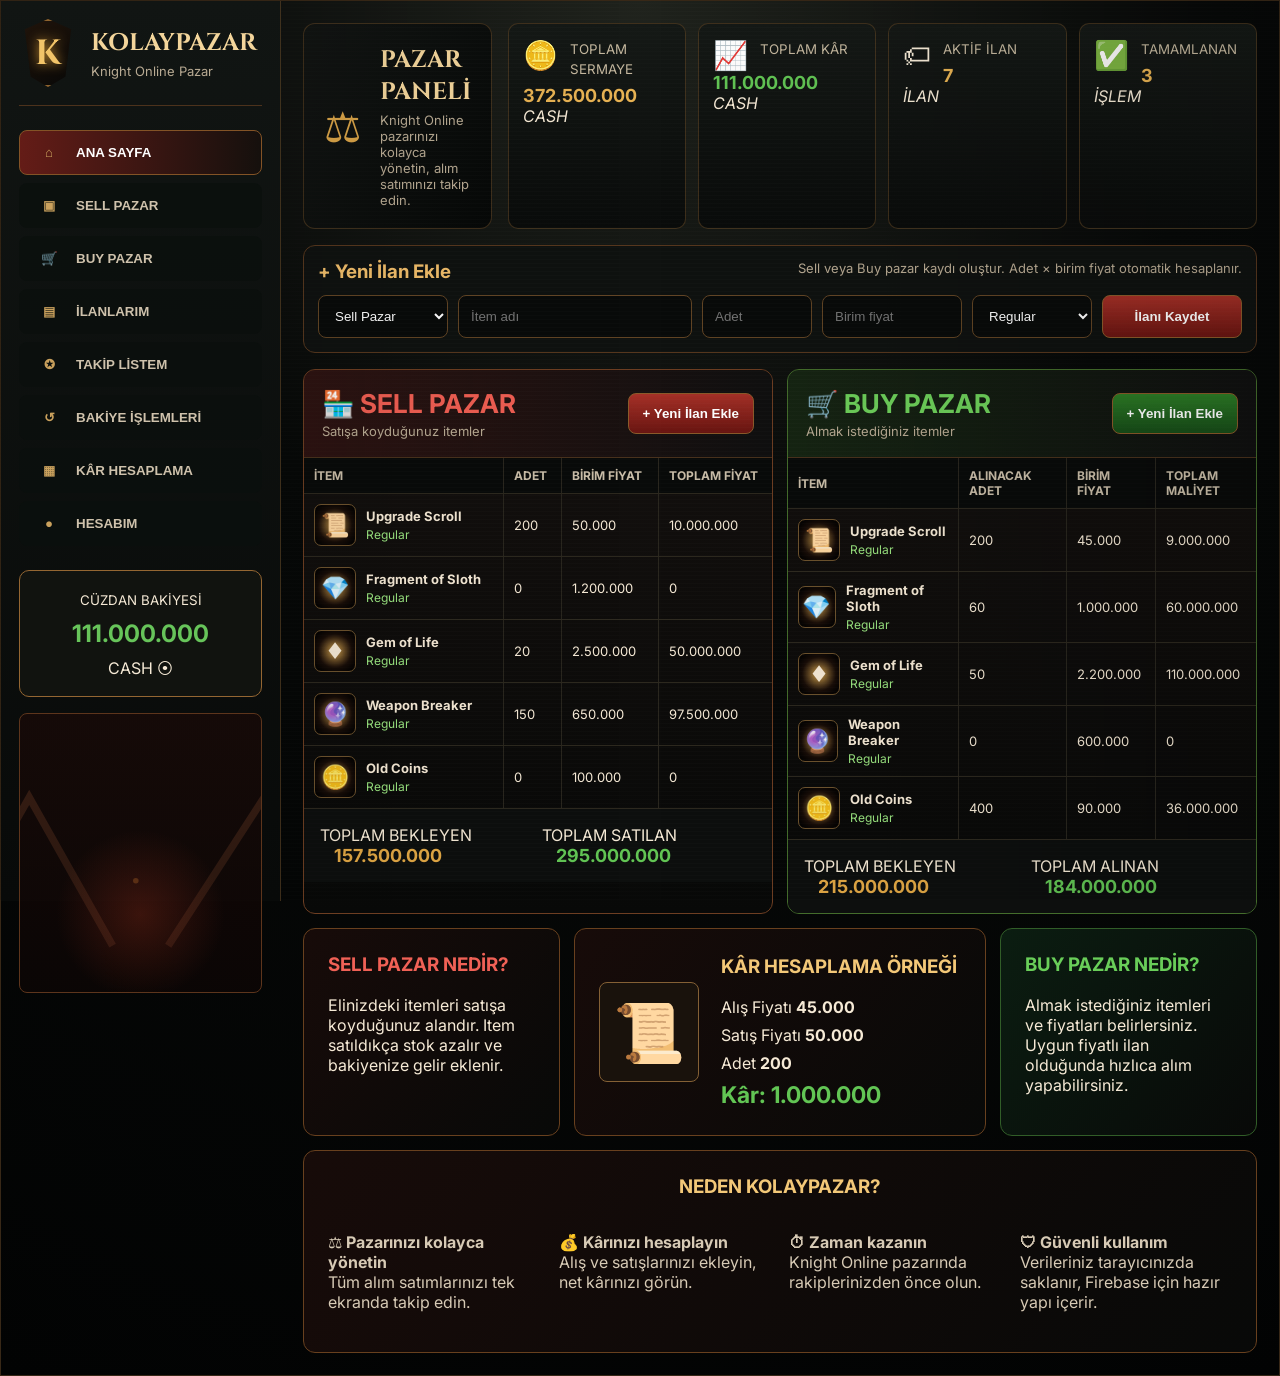
==== commit b5b3ae0a: "Add files via upload" ====
--- a/index.html
+++ b/index.html
@@ -1,760 +1,138 @@
-<!DOCTYPE html><html lang="tr"><head><meta charset="UTF-8"><meta name="viewport" content="width=device-width,initial-scale=1.0,viewport-fit=cover"><title>KOlayPazar</title><style>
-:root{--bg:#020711;--panel:#071323dd;--gold:#ffdb72;--gold2:#fff0b6;--blue:#2e7dff;--cyan:#20c8ff;--red:#ff3d52;--green:#55f273;--text:#eef6ff;--muted:#a9b8cc;--shadow:0 0 28px rgba(35,126,255,.22)}*{box-sizing:border-box}html,body{margin:0;min-height:100%;font-family:Inter,system-ui,-apple-system,Segoe UI,Arial,sans-serif;color:var(--text);background:#020711}.ko-bg{position:fixed;inset:0;z-index:-5;background:radial-gradient(circle at 50% 5%,rgba(29,88,166,.58),transparent 38%),radial-gradient(circle at 85% 20%,rgba(139,23,44,.35),transparent 35%),linear-gradient(180deg,#071a34 0%,#020711 56%,#01040a 100%)}.ko-bg:before{content:"";position:absolute;inset:0;background:linear-gradient(180deg,rgba(2,7,17,.05),rgba(2,7,17,.82)),url('[data-uri]');background-size:cover;background-position:center top;opacity:.20;filter:blur(2px) saturate(1.25)}.stars,.fog{position:fixed;inset:0;pointer-events:none;z-index:-4;overflow:hidden}.stars:before,.stars:after{content:"";position:absolute;inset:-20%;background-image:radial-gradient(#fff 1px,transparent 1px),radial-gradient(#67b7ff 1px,transparent 1px);background-size:110px 110px,170px 170px;background-position:0 0,50px 80px;opacity:.28;animation:starMove 70s linear infinite}.stars:after{opacity:.14;filter:blur(1px);animation-duration:115s}.fog:before,.fog:after{content:"";position:absolute;width:150%;height:55%;left:-25%;bottom:-10%;background:radial-gradient(ellipse at center,rgba(71,123,180,.25),transparent 65%);filter:blur(32px);animation:fogMove 24s ease-in-out infinite alternate}.fog:after{bottom:18%;opacity:.6;animation-duration:34s;animation-direction:alternate-reverse}@keyframes starMove{to{transform:translate3d(-140px,220px,0)}}@keyframes fogMove{from{transform:translateX(-5%)}to{transform:translateX(6%)}}
-.app{display:grid;grid-template-columns:238px 1fr;gap:18px;max-width:1480px;margin:0 auto;padding:12px}.sidebar{min-height:calc(100vh - 24px);position:sticky;top:12px;background:linear-gradient(180deg,rgba(4,14,28,.94),rgba(3,9,18,.86));border:1px solid rgba(88,143,215,.35);box-shadow:var(--shadow);border-radius:14px;padding:14px;overflow:hidden}.brand{display:flex;align-items:center;gap:10px;margin:8px 4px 18px;font-family:Georgia,serif;color:var(--gold2);font-size:25px;font-weight:800;text-shadow:0 0 12px rgba(255,211,106,.25)}.logo{width:38px;height:38px;border-radius:11px;display:grid;place-items:center;background:linear-gradient(135deg,#2156ff,#ff3a6d);box-shadow:0 0 18px rgba(43,124,255,.45)}.navbtn{width:100%;border:1px solid transparent;background:transparent;color:#dfe9f6;border-radius:10px;padding:13px 12px;margin:5px 0;text-align:left;font-weight:750;cursor:pointer}.navbtn:hover,.navbtn.active{background:linear-gradient(90deg,rgba(45,125,255,.25),rgba(255,61,82,.12));border-color:rgba(87,153,255,.55)}.side-foot{position:absolute;bottom:18px;left:14px;right:14px;color:#7e90a9;font-size:12px;text-align:center}.main{min-width:0}.hero{height:238px;border:1px solid rgba(184,135,54,.55);border-radius:0 0 18px 18px;background:url('[data-uri]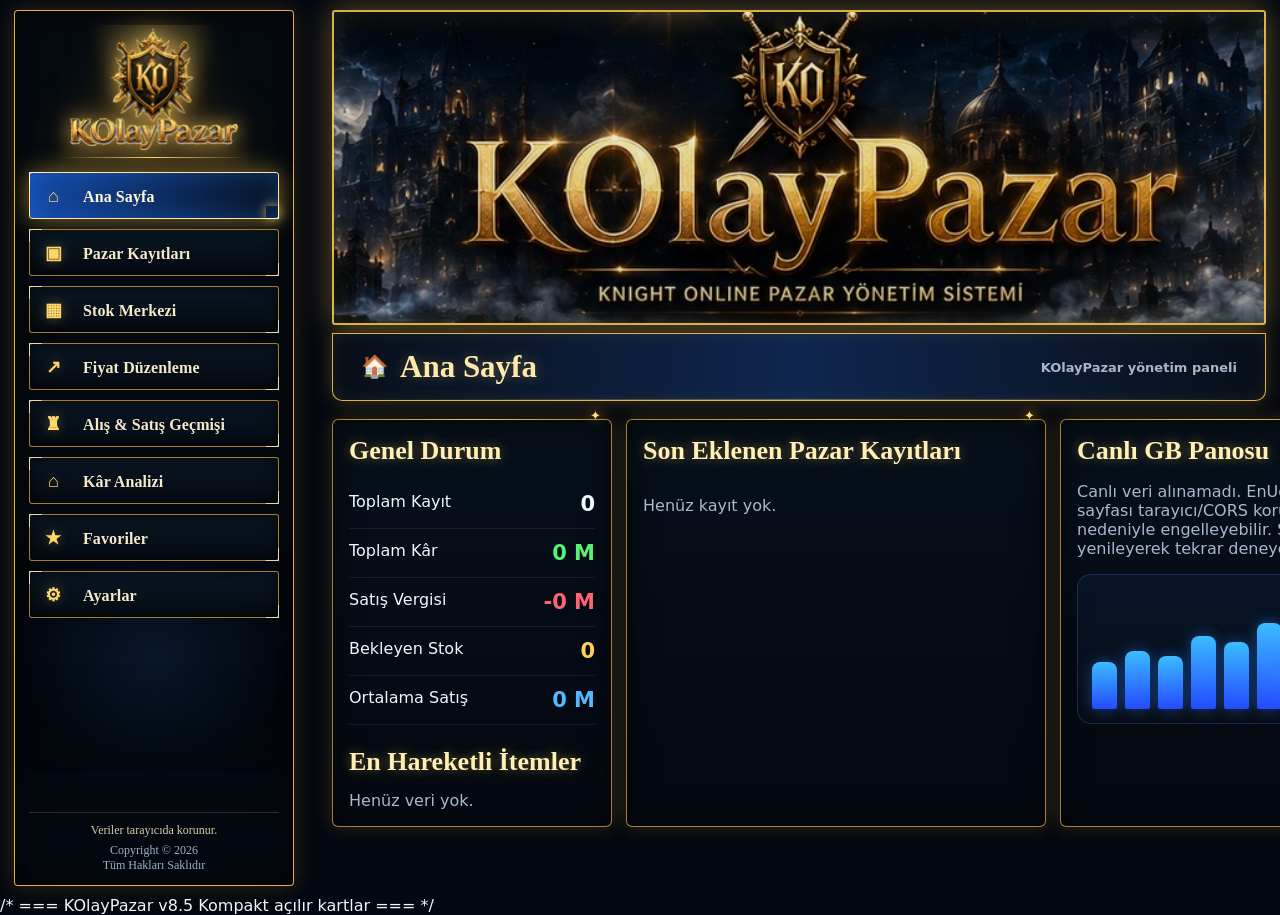
==== commit b33ca49d: "Add files via upload" ====
--- a/index.html
+++ b/index.html
@@ -1,138 +1,760 @@
-<!DOCTYPE html>
-<html lang="tr">
-<head>
-  <meta charset="UTF-8" />
-  <meta name="viewport" content="width=device-width, initial-scale=1.0" />
-  <title>KOlayPazar V9 - Knight Online Pazar Paneli</title>
-  <link rel="stylesheet" href="style.css" />
-</head>
-<body>
-  <div class="app-shell">
-    <aside class="sidebar">
-      <div class="brand">
-        <div class="crest">K</div>
-        <div>
-          <h1>KOlayPazar</h1>
-          <p>Knight Online Pazar</p>
-        </div>
-      </div>
-
-      <nav class="menu">
-        <button class="nav-item active" data-page="dashboard"><span>⌂</span>Ana Sayfa</button>
-        <button class="nav-item sell" data-page="sell"><span>▣</span>Sell Pazar</button>
-        <button class="nav-item buy" data-page="buy"><span>🛒</span>Buy Pazar</button>
-        <button class="nav-item" data-page="listings"><span>▤</span>İlanlarım</button>
-        <button class="nav-item" data-page="watch"><span>✪</span>Takip Listem</button>
-        <button class="nav-item" data-page="wallet"><span>↺</span>Bakiye İşlemleri</button>
-        <button class="nav-item" data-page="profit"><span>▦</span>Kâr Hesaplama</button>
-        <button class="nav-item" data-page="account"><span>●</span>Hesabım</button>
-      </nav>
-
-      <div class="wallet-card">
-        <small>Cüzdan Bakiyesi</small>
-        <strong id="walletBalance">0</strong>
-        <span>CASH ⦿</span>
-      </div>
-      <div class="sidebar-art"></div>
-    </aside>
-
-    <main class="main">
-      <header class="topbar">
-        <div class="page-title">
-          <div class="scale-icon">⚖</div>
-          <div>
-            <h2>Pazar Paneli</h2>
-            <p>Knight Online pazarınızı kolayca yönetin, alım satımınızı takip edin.</p>
-          </div>
-        </div>
-        <section class="stats">
-          <article><span>🪙</span><small>Toplam Sermaye</small><strong id="totalCapital">0</strong><em>CASH</em></article>
-          <article><span>📈</span><small>Toplam Kâr</small><strong class="green" id="totalProfit">0</strong><em>CASH</em></article>
-          <article><span>🏷</span><small>Aktif İlan</small><strong id="activeListings">0</strong><em>İLAN</em></article>
-          <article><span>✅</span><small>Tamamlanan</small><strong id="completedCount">0</strong><em>İŞLEM</em></article>
-        </section>
-      </header>
-
-      <section class="quick-form">
-        <div class="form-head">
-          <h3>+ Yeni İlan Ekle</h3>
-          <p>Sell veya Buy pazar kaydı oluştur. Adet × birim fiyat otomatik hesaplanır.</p>
-        </div>
-        <form id="marketForm">
-          <select id="type" required>
-            <option value="sell">Sell Pazar</option>
-            <option value="buy">Buy Pazar</option>
-          </select>
-          <input id="itemName" placeholder="İtem adı" required />
-          <input id="qty" type="number" min="1" placeholder="Adet" required />
-          <input id="unitPrice" type="number" min="0" placeholder="Birim fiyat" required />
-          <select id="rarity">
-            <option>Regular</option><option>Rare</option><option>Unique</option><option>Upgrade</option>
-          </select>
-          <button type="submit">İlanı Kaydet</button>
-        </form>
-      </section>
-
-      <section class="market-grid">
-        <div class="panel sell-panel">
-          <div class="panel-header">
-            <div><h3>🏪 Sell Pazar</h3><p>Satışa koyduğunuz itemler</p></div>
-            <button class="mini-add" data-set="sell">+ Yeni İlan Ekle</button>
-          </div>
-          <div class="table-wrap">
-            <table>
-              <thead><tr><th>İtem</th><th>Adet</th><th>Birim Fiyat</th><th>Toplam Fiyat</th><th>Durum</th><th>İşlemler</th></tr></thead>
-              <tbody id="sellTable"></tbody>
-            </table>
-          </div>
-          <div class="panel-total"><span>Toplam Bekleyen <b id="sellWaiting">0</b></span><span>Toplam Satılan <b class="green" id="sellSold">0</b></span></div>
-        </div>
-
-        <div class="panel buy-panel">
-          <div class="panel-header">
-            <div><h3>🛒 Buy Pazar</h3><p>Almak istediğiniz itemler</p></div>
-            <button class="mini-add green-btn" data-set="buy">+ Yeni İlan Ekle</button>
-          </div>
-          <div class="table-wrap">
-            <table>
-              <thead><tr><th>İtem</th><th>Alınacak Adet</th><th>Birim Fiyat</th><th>Toplam Maliyet</th><th>Durum</th><th>İşlemler</th></tr></thead>
-              <tbody id="buyTable"></tbody>
-            </table>
-          </div>
-          <div class="panel-total"><span>Toplam Bekleyen <b id="buyWaiting">0</b></span><span>Toplam Alınan <b class="green" id="buyTaken">0</b></span></div>
-        </div>
-      </section>
-
-      <section class="info-grid">
-        <article class="info-card red"><h3>Sell Pazar Nedir?</h3><p>Elinizdeki itemleri satışa koyduğunuz alandır. Item satıldıkça stok azalır ve bakiyenize gelir eklenir.</p></article>
-        <article class="profit-card">
-          <div class="scroll-icon">📜</div>
-          <div><h3>Kâr Hesaplama Örneği</h3><p>Alış Fiyatı <b>45.000</b></p><p>Satış Fiyatı <b>50.000</b></p><p>Adet <b>200</b></p><strong>Kâr: 1.000.000</strong></div>
-        </article>
-        <article class="info-card green-card"><h3>Buy Pazar Nedir?</h3><p>Almak istediğiniz itemleri ve fiyatları belirlersiniz. Uygun fiyatlı ilan olduğunda hızlıca alım yapabilirsiniz.</p></article>
-      </section>
-
-      <section class="why">
-        <h3>Neden KOlayPazar?</h3>
-        <div>
-          <p><b>⚖ Pazarınızı kolayca yönetin</b><br>Tüm alım satımlarınızı tek ekranda takip edin.</p>
-          <p><b>💰 Kârınızı hesaplayın</b><br>Alış ve satışlarınızı ekleyin, net kârınızı görün.</p>
-          <p><b>⏱ Zaman kazanın</b><br>Knight Online pazarında rakiplerinizden önce olun.</p>
-          <p><b>🛡 Güvenli kullanım</b><br>Verileriniz tarayıcınızda saklanır, Firebase için hazır yapı içerir.</p>
-        </div>
-      </section>
-    </main>
-  </div>
-
-  <dialog id="actionDialog">
-    <form method="dialog" id="actionForm">
-      <h3 id="dialogTitle">İşlem</h3>
-      <p id="dialogDesc"></p>
-      <input id="actionQty" type="number" min="1" placeholder="Adet gir" />
-      <menu><button value="cancel">Vazgeç</button><button id="confirmAction" value="default">Kaydet</button></menu>
-    </form>
-  </dialog>
-
-  <script src="script.js"></script>
-</body>
-</html>
+<!DOCTYPE html><html lang="tr"><head><meta charset="UTF-8"><meta name="viewport" content="width=device-width,initial-scale=1.0,viewport-fit=cover"><title>KOlayPazar</title><style>
+:root{--bg:#020711;--panel:#071323dd;--gold:#ffdb72;--gold2:#fff0b6;--blue:#2e7dff;--cyan:#20c8ff;--red:#ff3d52;--green:#55f273;--text:#eef6ff;--muted:#a9b8cc;--shadow:0 0 28px rgba(35,126,255,.22)}*{box-sizing:border-box}html,body{margin:0;min-height:100%;font-family:Inter,system-ui,-apple-system,Segoe UI,Arial,sans-serif;color:var(--text);background:#020711}.ko-bg{position:fixed;inset:0;z-index:-5;background:radial-gradient(circle at 50% 5%,rgba(29,88,166,.58),transparent 38%),radial-gradient(circle at 85% 20%,rgba(139,23,44,.35),transparent 35%),linear-gradient(180deg,#071a34 0%,#020711 56%,#01040a 100%)}.ko-bg:before{content:"";position:absolute;inset:0;background:linear-gradient(180deg,rgba(2,7,17,.05),rgba(2,7,17,.82)),url('[data-uri]');background-size:cover;background-position:center top;opacity:.20;filter:blur(2px) saturate(1.25)}.stars,.fog{position:fixed;inset:0;pointer-events:none;z-index:-4;overflow:hidden}.stars:before,.stars:after{content:"";position:absolute;inset:-20%;background-image:radial-gradient(#fff 1px,transparent 1px),radial-gradient(#67b7ff 1px,transparent 1px);background-size:110px 110px,170px 170px;background-position:0 0,50px 80px;opacity:.28;animation:starMove 70s linear infinite}.stars:after{opacity:.14;filter:blur(1px);animation-duration:115s}.fog:before,.fog:after{content:"";position:absolute;width:150%;height:55%;left:-25%;bottom:-10%;background:radial-gradient(ellipse at center,rgba(71,123,180,.25),transparent 65%);filter:blur(32px);animation:fogMove 24s ease-in-out infinite alternate}.fog:after{bottom:18%;opacity:.6;animation-duration:34s;animation-direction:alternate-reverse}@keyframes starMove{to{transform:translate3d(-140px,220px,0)}}@keyframes fogMove{from{transform:translateX(-5%)}to{transform:translateX(6%)}}
+.app{display:grid;grid-template-columns:238px 1fr;gap:18px;max-width:1480px;margin:0 auto;padding:12px}.sidebar{min-height:calc(100vh - 24px);position:sticky;top:12px;background:linear-gradient(180deg,rgba(4,14,28,.94),rgba(3,9,18,.86));border:1px solid rgba(88,143,215,.35);box-shadow:var(--shadow);border-radius:14px;padding:14px;overflow:hidden}.brand{display:flex;align-items:center;gap:10px;margin:8px 4px 18px;font-family:Georgia,serif;color:var(--gold2);font-size:25px;font-weight:800;text-shadow:0 0 12px rgba(255,211,106,.25)}.logo{width:38px;height:38px;border-radius:11px;display:grid;place-items:center;background:linear-gradient(135deg,#2156ff,#ff3a6d);box-shadow:0 0 18px rgba(43,124,255,.45)}.navbtn{width:100%;border:1px solid transparent;background:transparent;color:#dfe9f6;border-radius:10px;padding:13px 12px;margin:5px 0;text-align:left;font-weight:750;cursor:pointer}.navbtn:hover,.navbtn.active{background:linear-gradient(90deg,rgba(45,125,255,.25),rgba(255,61,82,.12));border-color:rgba(87,153,255,.55)}.side-foot{position:absolute;bottom:18px;left:14px;right:14px;color:#7e90a9;font-size:12px;text-align:center}.main{min-width:0}.hero{height:238px;border:1px solid rgba(184,135,54,.55);border-radius:0 0 18px 18px;background:url('[data-uri]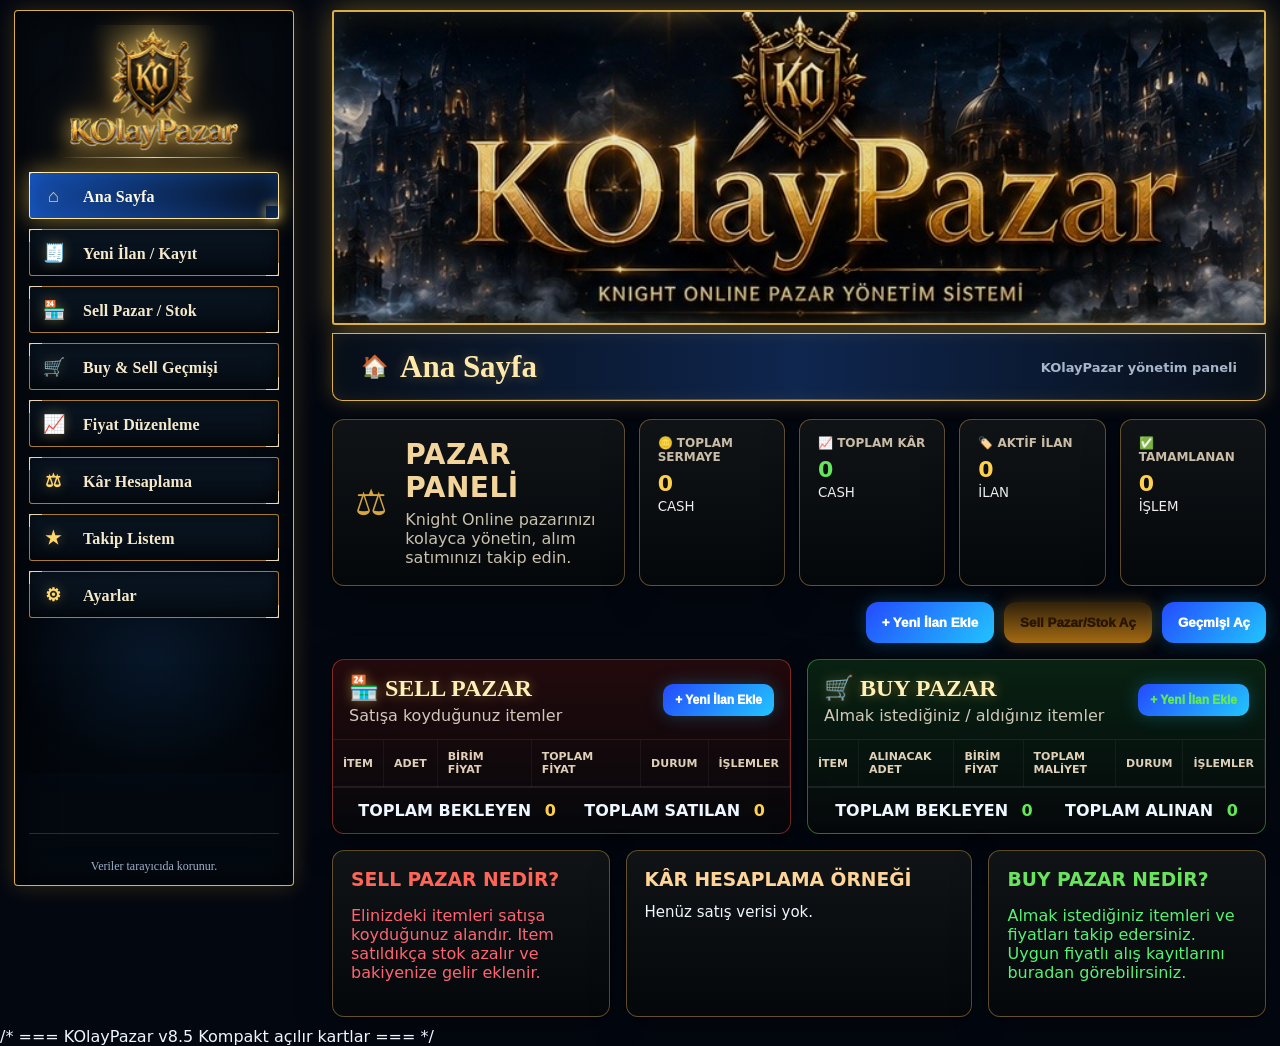
==== commit 8054a5ee: "Add files via upload" ====
--- a/index.html
+++ b/index.html
@@ -194,6 +194,9 @@
 }
 @media(max-width:760px){.sidebar .brand{height:120px!important;margin-bottom:14px!important}}
 
+
+/* KOlayPazar V9.4 controlled visual layer: data and functions are preserved from V8.9 */
+.v9dash{display:flex;flex-direction:column;gap:16px}.v9top{display:grid;grid-template-columns:2fr repeat(4,1fr);gap:14px}.v9title,.v9stat,.v9panel,.v9card{background:linear-gradient(180deg,rgba(18,21,23,.92),rgba(5,8,11,.96));border:1px solid rgba(255,200,92,.35);box-shadow:0 0 0 1px rgba(0,0,0,.5),0 12px 35px rgba(0,0,0,.35);border-radius:12px}.v9title{display:flex;align-items:center;gap:18px;padding:18px 22px}.v9icon{font-size:36px;color:var(--gold)}.v9title h1{margin:0;color:#f3d59c;font-size:28px;letter-spacing:.5px}.v9title p{margin:6px 0 0;color:#c9c0ae}.v9stat{padding:16px 18px;min-height:92px}.v9stat span{display:block;color:#cabda7;font-size:12px;font-weight:800}.v9stat b{display:block;color:#ffd04e;font-size:22px;margin-top:7px}.v9stat.profit b{color:#64e55d}.v9stat small{color:#eee}.v9quick{display:flex;gap:10px;justify-content:flex-end}.v9markets{display:grid;grid-template-columns:1fr 1fr;gap:16px}.v9panel.sell{border-color:rgba(255,80,65,.45);background:linear-gradient(180deg,rgba(55,12,12,.62),rgba(5,8,11,.96))}.v9panel.buy{border-color:rgba(86,220,78,.45);background:linear-gradient(180deg,rgba(13,54,20,.58),rgba(5,8,11,.96))}.v9panelHead{display:flex;align-items:center;justify-content:space-between;padding:14px 16px;border-bottom:1px solid rgba(255,255,255,.08)}.v9panelHead h2{margin:0;font-size:24px}.v9panel.sell h2{color:#ff6658}.v9panel.buy h2{color:#68e45d}.v9panelHead p{margin:4px 0 0;color:#d2c8b8}.v9tablewrap{overflow:auto}.v9table{width:100%;border-collapse:collapse;font-size:13px}.v9table th,.v9table td{padding:10px;border-bottom:1px solid rgba(255,255,255,.09);border-right:1px solid rgba(255,255,255,.05);text-align:left}.v9table th{color:#e0d0b8;text-transform:uppercase;font-size:11px}.v9item{display:flex;align-items:center;gap:9px}.v9itemIcon{width:34px;height:34px;border:1px solid rgba(255,200,92,.3);border-radius:7px;display:grid;place-items:center;background:rgba(255,255,255,.06);font-size:20px}.v9item small{color:#79ef73;display:block}.v9badge{display:inline-block;padding:6px 8px;border-radius:6px;font-weight:900;font-size:11px;color:#fff;background:#9a5c12}.v9badge.ok{background:#19751e}.v9badge.part{background:#176190}.v9actions{display:flex;gap:6px}.v9actions button{padding:7px 8px;border-radius:7px;border:1px solid rgba(255,255,255,.18);background:rgba(255,255,255,.05);color:#fff;cursor:pointer}.v9actions .del{color:#ff6a61}.v9foot{display:flex;justify-content:space-around;gap:10px;padding:13px 16px;border-top:1px solid rgba(255,255,255,.08);font-weight:900}.v9foot b{color:#ffd04e;margin-left:8px}.v9panel.buy .v9foot b:last-child,.greenBtn{color:#61e956}.v9info{display:grid;grid-template-columns:1fr 1.25fr 1fr;gap:16px}.v9card{padding:18px;min-height:120px}.v9card h3{margin:0 0 10px;color:#ffd698}.v9card.red h3{color:#ff6658}.v9card.green h3{color:#68e45d}.v9calc{font-size:15px;line-height:1.7}.v9empty{color:#a9b8cc;text-align:center;padding:26px!important}@media(max-width:1100px){.v9top{grid-template-columns:1fr 1fr}.v9title{grid-column:1/-1}.v9markets,.v9info{grid-template-columns:1fr}}@media(max-width:720px){.v9top{grid-template-columns:1fr}.v9quick{flex-direction:column}.v9table{min-width:650px}}
 </style>
 <style id="v8-6-menu-fix">
 /* v8.6: sol menü kaydırma çubuğu ve logo beyaz halesi düzeltildi */
@@ -244,20 +247,47 @@
  .sidebar{width:auto!important;min-width:0!important;height:auto!important;max-height:none!important;overflow:visible!important;}
  .sidebar .brand{height:110px!important;flex-basis:110px!important;}
 }
+
+/* KOlayPazar V9.4 controlled visual layer: data and functions are preserved from V8.9 */
+.v9dash{display:flex;flex-direction:column;gap:16px}.v9top{display:grid;grid-template-columns:2fr repeat(4,1fr);gap:14px}.v9title,.v9stat,.v9panel,.v9card{background:linear-gradient(180deg,rgba(18,21,23,.92),rgba(5,8,11,.96));border:1px solid rgba(255,200,92,.35);box-shadow:0 0 0 1px rgba(0,0,0,.5),0 12px 35px rgba(0,0,0,.35);border-radius:12px}.v9title{display:flex;align-items:center;gap:18px;padding:18px 22px}.v9icon{font-size:36px;color:var(--gold)}.v9title h1{margin:0;color:#f3d59c;font-size:28px;letter-spacing:.5px}.v9title p{margin:6px 0 0;color:#c9c0ae}.v9stat{padding:16px 18px;min-height:92px}.v9stat span{display:block;color:#cabda7;font-size:12px;font-weight:800}.v9stat b{display:block;color:#ffd04e;font-size:22px;margin-top:7px}.v9stat.profit b{color:#64e55d}.v9stat small{color:#eee}.v9quick{display:flex;gap:10px;justify-content:flex-end}.v9markets{display:grid;grid-template-columns:1fr 1fr;gap:16px}.v9panel.sell{border-color:rgba(255,80,65,.45);background:linear-gradient(180deg,rgba(55,12,12,.62),rgba(5,8,11,.96))}.v9panel.buy{border-color:rgba(86,220,78,.45);background:linear-gradient(180deg,rgba(13,54,20,.58),rgba(5,8,11,.96))}.v9panelHead{display:flex;align-items:center;justify-content:space-between;padding:14px 16px;border-bottom:1px solid rgba(255,255,255,.08)}.v9panelHead h2{margin:0;font-size:24px}.v9panel.sell h2{color:#ff6658}.v9panel.buy h2{color:#68e45d}.v9panelHead p{margin:4px 0 0;color:#d2c8b8}.v9tablewrap{overflow:auto}.v9table{width:100%;border-collapse:collapse;font-size:13px}.v9table th,.v9table td{padding:10px;border-bottom:1px solid rgba(255,255,255,.09);border-right:1px solid rgba(255,255,255,.05);text-align:left}.v9table th{color:#e0d0b8;text-transform:uppercase;font-size:11px}.v9item{display:flex;align-items:center;gap:9px}.v9itemIcon{width:34px;height:34px;border:1px solid rgba(255,200,92,.3);border-radius:7px;display:grid;place-items:center;background:rgba(255,255,255,.06);font-size:20px}.v9item small{color:#79ef73;display:block}.v9badge{display:inline-block;padding:6px 8px;border-radius:6px;font-weight:900;font-size:11px;color:#fff;background:#9a5c12}.v9badge.ok{background:#19751e}.v9badge.part{background:#176190}.v9actions{display:flex;gap:6px}.v9actions button{padding:7px 8px;border-radius:7px;border:1px solid rgba(255,255,255,.18);background:rgba(255,255,255,.05);color:#fff;cursor:pointer}.v9actions .del{color:#ff6a61}.v9foot{display:flex;justify-content:space-around;gap:10px;padding:13px 16px;border-top:1px solid rgba(255,255,255,.08);font-weight:900}.v9foot b{color:#ffd04e;margin-left:8px}.v9panel.buy .v9foot b:last-child,.greenBtn{color:#61e956}.v9info{display:grid;grid-template-columns:1fr 1.25fr 1fr;gap:16px}.v9card{padding:18px;min-height:120px}.v9card h3{margin:0 0 10px;color:#ffd698}.v9card.red h3{color:#ff6658}.v9card.green h3{color:#68e45d}.v9calc{font-size:15px;line-height:1.7}.v9empty{color:#a9b8cc;text-align:center;padding:26px!important}@media(max-width:1100px){.v9top{grid-template-columns:1fr 1fr}.v9title{grid-column:1/-1}.v9markets,.v9info{grid-template-columns:1fr}}@media(max-width:720px){.v9top{grid-template-columns:1fr}.v9quick{flex-direction:column}.v9table{min-width:650px}}
 </style>
 </head><body><div class="ko-bg"></div><div class="fog"></div><div class="stars"></div><div class="fog"></div><div id="toast"></div><div class="app"><aside class="sidebar"><div class="brand"><span class="logo">⚔</span>KOlayPazar</div>
 <button class="navbtn active" data-page="home"><span class="ico">⌂</span><span>Ana Sayfa</span></button>
-<button class="navbtn" data-page="market"><span class="ico">▤</span><span>Pazar Kayıtları</span></button>
-<button class="navbtn" data-page="stock"><span class="ico">▣</span><span>Stok Merkezi</span></button>
-<button class="navbtn" data-page="history"><span class="ico">↗</span><span>Fiyat Düzenleme</span></button>
-<button class="navbtn" data-page="trade"><span class="ico">▧</span><span>Alış & Satış Geçmişi</span></button>
-<button class="navbtn" data-page="profit"><span class="ico">⌁</span><span>Kâr Analizi</span></button>
-<button class="navbtn" data-page="favorites"><span class="ico">♡</span><span>Favoriler</span></button>
+<button class="navbtn" data-page="market"><span class="ico">🧾</span><span>Yeni İlan / Kayıt</span></button>
+<button class="navbtn" data-page="stock"><span class="ico">🏪</span><span>Sell Pazar / Stok</span></button>
+<button class="navbtn" data-page="trade"><span class="ico">🛒</span><span>Buy & Sell Geçmişi</span></button>
+<button class="navbtn" data-page="history"><span class="ico">📈</span><span>Fiyat Düzenleme</span></button>
+<button class="navbtn" data-page="profit"><span class="ico">⚖</span><span>Kâr Hesaplama</span></button>
+<button class="navbtn" data-page="favorites"><span class="ico">★</span><span>Takip Listem</span></button>
 <button class="navbtn" data-page="settings"><span class="ico">⚙</span><span>Ayarlar</span></button>
-<div class="side-foot"><b>KOlayPazar V9.3 Stabil</b><br><span>Stok ve menü sistemi geri yüklendi.</span></div></aside><main class="main"><div class="hero"></div><div class="section-title"><span id="pageIcon">🏠</span><strong id="pageTitle">Ana Sayfa</strong><small id="pageSub">KOlayPazar yönetim paneli</small></div>
-<section id="home" class="page active"><div class="grid"><div class="panel"><h2>Genel Durum</h2><div class="stat"><span>Toplam Kayıt</span><b id="sCount">0</b></div><div class="stat"><span>Toplam Kâr</span><b id="sProfit" class="green">0 M</b></div><div class="stat"><span>Satış Vergisi</span><b id="sTax" class="red">0 M</b></div><div class="stat"><span>Bekleyen Stok</span><b id="sStock" class="yellow">0</b></div><div class="stat"><span>Ortalama Satış</span><b id="sAvg" class="blue">0 M</b></div><h2 style="margin-top:22px">En Hareketli İtemler</h2><div id="hotItems" class="muted">Henüz veri yok.</div></div><div class="panel"><h2>Son Eklenen Pazar Kayıtları</h2><div id="recentRecords" class="records"></div></div><div class="panel"><h2>Canlı GB Panosu</h2><div id="gbList"></div><div style="margin-top:14px" class="chart" id="miniChart"></div></div></div></section>
+<div class="side-foot"><b>KOlayPazar</b><br><span>Veriler tarayıcıda korunur.</span></div></aside><main class="main"><div class="hero"></div><div class="section-title"><span id="pageIcon">🏠</span><strong id="pageTitle">Ana Sayfa</strong><small id="pageSub">KOlayPazar yönetim paneli</small></div>
+<section id="home" class="page active">
+  <div class="v9dash">
+    <div class="v9top">
+      <div class="v9title"><div class="v9icon">⚖</div><div><h1>PAZAR PANELİ</h1><p>Knight Online pazarınızı kolayca yönetin, alım satımınızı takip edin.</p></div></div>
+      <div class="v9stat"><span>🪙 TOPLAM SERMAYE</span><b id="v9Capital">0</b><small>CASH</small></div>
+      <div class="v9stat profit"><span>📈 TOPLAM KÂR</span><b id="v9Profit">0</b><small>CASH</small></div>
+      <div class="v9stat"><span>🏷️ AKTİF İLAN</span><b id="v9Active">0</b><small>İLAN</small></div>
+      <div class="v9stat"><span>✅ TAMAMLANAN</span><b id="v9Done">0</b><small>İŞLEM</small></div>
+    </div>
+    <div class="v9quick">
+      <button class="btn" onclick="showPage('market')">+ Yeni İlan Ekle</button>
+      <button class="btn gold" onclick="showPage('stock')">Sell Pazar/Stok Aç</button>
+      <button class="btn" onclick="showPage('trade')">Geçmişi Aç</button>
+    </div>
+    <div class="v9markets">
+      <div class="v9panel sell"><div class="v9panelHead"><div><h2>🏪 SELL PAZAR</h2><p>Satışa koyduğunuz itemler</p></div><button class="btn small" onclick="showPage('market')">+ Yeni İlan Ekle</button></div><div class="v9tablewrap"><table class="v9table"><thead><tr><th>İtem</th><th>Adet</th><th>Birim Fiyat</th><th>Toplam Fiyat</th><th>Durum</th><th>İşlemler</th></tr></thead><tbody id="v9SellRows"></tbody></table></div><div class="v9foot"><span>TOPLAM BEKLEYEN <b id="v9SellPending">0</b></span><span>TOPLAM SATILAN <b id="v9SellDone">0</b></span></div></div>
+      <div class="v9panel buy"><div class="v9panelHead"><div><h2>🛒 BUY PAZAR</h2><p>Almak istediğiniz / aldığınız itemler</p></div><button class="btn small greenBtn" onclick="showPage('market')">+ Yeni İlan Ekle</button></div><div class="v9tablewrap"><table class="v9table"><thead><tr><th>İtem</th><th>Alınacak Adet</th><th>Birim Fiyat</th><th>Toplam Maliyet</th><th>Durum</th><th>İşlemler</th></tr></thead><tbody id="v9BuyRows"></tbody></table></div><div class="v9foot"><span>TOPLAM BEKLEYEN <b id="v9BuyPending">0</b></span><span>TOPLAM ALINAN <b id="v9BuyDone">0</b></span></div></div>
+    </div>
+    <div class="v9info">
+      <div class="v9card red"><h3>SELL PAZAR NEDİR?</h3><p>Elinizdeki itemleri satışa koyduğunuz alandır. Item satıldıkça stok azalır ve bakiyenize gelir eklenir.</p></div>
+      <div class="v9card"><h3>KÂR HESAPLAMA ÖRNEĞİ</h3><div id="v9ProfitExample" class="v9calc">Henüz satış verisi yok.</div></div>
+      <div class="v9card green"><h3>BUY PAZAR NEDİR?</h3><p>Almak istediğiniz itemleri ve fiyatları takip edersiniz. Uygun fiyatlı alış kayıtlarını buradan görebilirsiniz.</p></div>
+    </div>
+  </div>
+</section>
 <section id="market" class="page"><div class="two"><div class="panel"><h2>Pazar Kaydı</h2><form id="recordForm"><input type="hidden" id="editId"><div class="formgrid"><div><label>İşlem</label><select id="type"><option>Alış</option><option>Satış</option><option>Drop</option></select></div><div><label>İtem Adı</label><input id="item" placeholder="Örn: Raptor +8" required></div><div><label>Adet</label><input id="qty" type="number" min="1" value="1"></div><div><label>Adet Fiyatı (M)</label><input id="unit" type="number" min="0" placeholder="850"></div><div><label>Toplam (M)</label><input id="total" type="number" min="0" placeholder="Otomatik"></div><div><label>Durum</label><select id="status"><option>Beklemede</option><option>Satıldı</option><option>Stokta</option></select></div><div><label>Rarity</label><select id="rarity"><option>Normal</option><option>Rare</option><option>Unique</option><option>Legendary</option></select></div><div style="display:flex;align-items:end"><button class="btn" style="width:100%" type="submit">Kaydet</button></div></div></form><p class="muted">Satış kaydı eklediğinde aynı item için alışlardan kâr ve fiyat geçmişi hesaplanır.</p></div><div class="panel"><h2>Kayıtlar</h2><div id="allRecords" class="records"></div></div></div></section>
-<section id="history" class="page"><div class="two"><div class="panel"><h2>Fiyat Geçmişi</h2><div id="historyList"></div></div><div class="panel"><h2>İtem Analizi</h2><div id="analysisBox" class="muted">Bir item geçmişi olduğunda burada ortalama fiyat, vergi ve net kâr/zarar görünür.</div><div class="chart" id="historyChart" style="margin-top:14px"></div></div></div></section><section id="trade" class="page"><div class="two"><div class="panel"><h2>Alış Geçmişi</h2><div id="buyHistory"></div></div><div class="panel"><h2>Satış Geçmişi</h2><div id="sellHistory"></div></div></div></section><section id="profit" class="page"><div class="panel"><h2>Kâr Analizi</h2><div id="profitSummary" class="profit-card"></div></div><div class="panel" style="margin-top:16px"><h2>İtem Bazlı Net Kâr / Zarar</h2><div id="profitList"></div></div></section><section id="favorites" class="page"><div class="panel"><h2>Favoriler</h2><div id="favoriteList" class="records"></div></div></section><section id="stock" class="page"><div class="two"><div class="panel"><h2>Stok Merkezi</h2><div id="stockList"></div></div><div class="panel"><h2>Stok Özeti</h2><div class="stat"><span>Toplam Stok Değeri</span><b id="stockValue" class="yellow">0 M</b></div><div class="stat"><span>Bekleyen İtem Sayısı</span><b id="stockCount" class="blue">0</b></div><div class="stat"><span>Tahmini Kâr</span><b id="pendingProfit" class="green">0 M</b></div></div></div></section><section id="settings" class="page"><div class="two"><div class="panel"><h2>⚙️ Ayarlar</h2><div class="listrow"><div><b>Pazar Vergisi (%)</b><br><span class="muted">Satış gelirinden otomatik düşülür. Varsayılan: 3</span></div><input id="taxRate" type="number" min="0" max="50" step="0.1" style="max-width:120px" value="3"></div><div class="listrow"><div><b>Veri Yedekle</b><br><span class="muted">Tüm kayıtlarını JSON olarak indir.</span></div><button class="btn gold small" id="backupBtn">Yedekle</button></div><div class="listrow"><div><b>Veri Geri Yükle</b><br><span class="muted">Önceden aldığın yedeği içeri aktar.</span></div><button class="btn small" id="restoreBtn">Geri Yükle</button></div><div class="listrow"><div><b>Verileri Kopyala</b><br><span class="muted">Yedek metni panoya kopyalar.</span></div><button class="btn ghost small" id="copyBtn">Kopyala</button></div><div class="listrow"><div><b>Tüm Kayıtları Sil</b><br><span class="muted">Sadece bu tarayıcıdaki verileri temizler.</span></div><button class="btn red small" id="clearBtn">Sil</button></div><input type="file" id="restoreFile" accept="application/json" hidden></div><div class="panel"><h2>Veri Koruma</h2><p>Bu V9.3 stabil sürüm sabit anahtar kullanır: <b>KOlayPazar_data_v1</b></p><p class="muted">Yeni zip yüklediğinde aynı tarayıcıdaki kayıtların korunur. Yine de önemli kayıtlar için ara sıra yedek al.</p></div></div></section></main></div>
+<section id="history" class="page"><div class="two"><div class="panel"><h2>Fiyat Geçmişi</h2><div id="historyList"></div></div><div class="panel"><h2>İtem Analizi</h2><div id="analysisBox" class="muted">Bir item geçmişi olduğunda burada ortalama fiyat, vergi ve net kâr/zarar görünür.</div><div class="chart" id="historyChart" style="margin-top:14px"></div></div></div></section><section id="trade" class="page"><div class="two"><div class="panel"><h2>Alış Geçmişi</h2><div id="buyHistory"></div></div><div class="panel"><h2>Satış Geçmişi</h2><div id="sellHistory"></div></div></div></section><section id="profit" class="page"><div class="panel"><h2>Kâr Analizi</h2><div id="profitSummary" class="profit-card"></div></div><div class="panel" style="margin-top:16px"><h2>İtem Bazlı Net Kâr / Zarar</h2><div id="profitList"></div></div></section><section id="favorites" class="page"><div class="panel"><h2>Favoriler</h2><div id="favoriteList" class="records"></div></div></section><section id="stock" class="page"><div class="two"><div class="panel"><h2>Stok Merkezi</h2><div id="stockList"></div></div><div class="panel"><h2>Stok Özeti</h2><div class="stat"><span>Toplam Stok Değeri</span><b id="stockValue" class="yellow">0 M</b></div><div class="stat"><span>Bekleyen İtem Sayısı</span><b id="stockCount" class="blue">0</b></div><div class="stat"><span>Tahmini Kâr</span><b id="pendingProfit" class="green">0 M</b></div></div></div></section><section id="settings" class="page"><div class="two"><div class="panel"><h2>⚙️ Ayarlar</h2><div class="listrow"><div><b>Pazar Vergisi (%)</b><br><span class="muted">Satış gelirinden otomatik düşülür. Varsayılan: 3</span></div><input id="taxRate" type="number" min="0" max="50" step="0.1" style="max-width:120px" value="3"></div><div class="listrow"><div><b>Veri Yedekle</b><br><span class="muted">Tüm kayıtlarını JSON olarak indir.</span></div><button class="btn gold small" id="backupBtn">Yedekle</button></div><div class="listrow"><div><b>Veri Geri Yükle</b><br><span class="muted">Önceden aldığın yedeği içeri aktar.</span></div><button class="btn small" id="restoreBtn">Geri Yükle</button></div><div class="listrow"><div><b>Verileri Kopyala</b><br><span class="muted">Yedek metni panoya kopyalar.</span></div><button class="btn ghost small" id="copyBtn">Kopyala</button></div><div class="listrow"><div><b>Tüm Kayıtları Sil</b><br><span class="muted">Sadece bu tarayıcıdaki verileri temizler.</span></div><button class="btn red small" id="clearBtn">Sil</button></div><input type="file" id="restoreFile" accept="application/json" hidden></div><div class="panel"><h2>Veri Koruma</h2><p>Bu sürüm sabit anahtar kullanır: <b>KOlayPazar_data_v1</b></p><p class="muted">Yeni zip yüklediğinde aynı tarayıcıdaki kayıtların korunur. Yine de önemli kayıtlar için ara sıra yedek al.</p></div></div></section></main></div>
 <script>
 const KEY='KOlayPazar_data_v1';
 const LEGACY_KEYS=['kolaypazarData','KOlayPazar_v59','KOlayPazar_v60','kp_records','records','marketRecords'];
@@ -266,7 +296,7 @@
 const fmt=n=>(Number(n)||0).toLocaleString('tr-TR')+' M';
 function toast(t){let el=byId('toast'); if(!el) return; el.textContent=t; el.style.display='block'; clearTimeout(window._to); window._to=setTimeout(()=>el.style.display='none',2300)}
 function load(){try{let raw=localStorage.getItem(KEY); if(raw)data=JSON.parse(raw); else{for(const k of LEGACY_KEYS){let r=localStorage.getItem(k); if(!r)continue; try{let p=JSON.parse(r); if(Array.isArray(p))data.records=p; else if(Array.isArray(p.records))data.records=p.records; if(data.records.length)break}catch(e){}}} if(!data.settings)data.settings={}; if(data.settings.taxRate===undefined)data.settings.taxRate=3; if(!Array.isArray(data.records))data.records=[]; normalizeOldRecords(); save()}catch(e){data={records:[],settings:{theme:'knight',taxRate:3},version:'8.0'}; save()}}
-function save(){data.version='9.3 Stabil'; localStorage.setItem(KEY,JSON.stringify(data))}
+function save(){data.version='8.9'; localStorage.setItem(KEY,JSON.stringify(data))}
 function normalizeOldRecords(){data.records.forEach(r=>{if(!r.id)r.id=String(Date.now()+Math.random()); if(!r.date)r.date=new Date().toISOString(); if(r.type==='Al')r.type='Alış'; if(r.status==='Satildi')r.status='Satıldı'; r.qty=Number(r.qty)||1; r.unit=Number(r.unit)||0; r.total=Number(r.total)||r.qty*r.unit; if(!r.rarity)r.rarity='Normal';})}
 function recTotal(r){return Number(r.total)||((Number(r.qty)||0)*(Number(r.unit)||0))}
 function normalizeName(s){return(s||'').trim().toLowerCase()}
@@ -443,7 +473,7 @@
   }
   render(); toast(q>=max?'Tamamı satıldı':'Satış işlendi, kalan stok otomatik güncellendi');
 }
-function save(){data.version='9.3 Stabil'; localStorage.setItem(KEY,JSON.stringify(data))}
+function save(){data.version='8.9'; localStorage.setItem(KEY,JSON.stringify(data))}
 
 load(); if(byId('taxRate')){byId('taxRate').value=taxRate(); byId('taxRate').addEventListener('input',()=>{data.settings.taxRate=Number(byId('taxRate').value)||0; render()})} render();
 
@@ -623,6 +653,9 @@
   min-height:auto!important;
 }
 @media(max-width:900px){#recentRecords.compact-list{grid-template-columns:repeat(auto-fill,minmax(160px,1fr))!important}}
+
+/* KOlayPazar V9.4 controlled visual layer: data and functions are preserved from V8.9 */
+.v9dash{display:flex;flex-direction:column;gap:16px}.v9top{display:grid;grid-template-columns:2fr repeat(4,1fr);gap:14px}.v9title,.v9stat,.v9panel,.v9card{background:linear-gradient(180deg,rgba(18,21,23,.92),rgba(5,8,11,.96));border:1px solid rgba(255,200,92,.35);box-shadow:0 0 0 1px rgba(0,0,0,.5),0 12px 35px rgba(0,0,0,.35);border-radius:12px}.v9title{display:flex;align-items:center;gap:18px;padding:18px 22px}.v9icon{font-size:36px;color:var(--gold)}.v9title h1{margin:0;color:#f3d59c;font-size:28px;letter-spacing:.5px}.v9title p{margin:6px 0 0;color:#c9c0ae}.v9stat{padding:16px 18px;min-height:92px}.v9stat span{display:block;color:#cabda7;font-size:12px;font-weight:800}.v9stat b{display:block;color:#ffd04e;font-size:22px;margin-top:7px}.v9stat.profit b{color:#64e55d}.v9stat small{color:#eee}.v9quick{display:flex;gap:10px;justify-content:flex-end}.v9markets{display:grid;grid-template-columns:1fr 1fr;gap:16px}.v9panel.sell{border-color:rgba(255,80,65,.45);background:linear-gradient(180deg,rgba(55,12,12,.62),rgba(5,8,11,.96))}.v9panel.buy{border-color:rgba(86,220,78,.45);background:linear-gradient(180deg,rgba(13,54,20,.58),rgba(5,8,11,.96))}.v9panelHead{display:flex;align-items:center;justify-content:space-between;padding:14px 16px;border-bottom:1px solid rgba(255,255,255,.08)}.v9panelHead h2{margin:0;font-size:24px}.v9panel.sell h2{color:#ff6658}.v9panel.buy h2{color:#68e45d}.v9panelHead p{margin:4px 0 0;color:#d2c8b8}.v9tablewrap{overflow:auto}.v9table{width:100%;border-collapse:collapse;font-size:13px}.v9table th,.v9table td{padding:10px;border-bottom:1px solid rgba(255,255,255,.09);border-right:1px solid rgba(255,255,255,.05);text-align:left}.v9table th{color:#e0d0b8;text-transform:uppercase;font-size:11px}.v9item{display:flex;align-items:center;gap:9px}.v9itemIcon{width:34px;height:34px;border:1px solid rgba(255,200,92,.3);border-radius:7px;display:grid;place-items:center;background:rgba(255,255,255,.06);font-size:20px}.v9item small{color:#79ef73;display:block}.v9badge{display:inline-block;padding:6px 8px;border-radius:6px;font-weight:900;font-size:11px;color:#fff;background:#9a5c12}.v9badge.ok{background:#19751e}.v9badge.part{background:#176190}.v9actions{display:flex;gap:6px}.v9actions button{padding:7px 8px;border-radius:7px;border:1px solid rgba(255,255,255,.18);background:rgba(255,255,255,.05);color:#fff;cursor:pointer}.v9actions .del{color:#ff6a61}.v9foot{display:flex;justify-content:space-around;gap:10px;padding:13px 16px;border-top:1px solid rgba(255,255,255,.08);font-weight:900}.v9foot b{color:#ffd04e;margin-left:8px}.v9panel.buy .v9foot b:last-child,.greenBtn{color:#61e956}.v9info{display:grid;grid-template-columns:1fr 1.25fr 1fr;gap:16px}.v9card{padding:18px;min-height:120px}.v9card h3{margin:0 0 10px;color:#ffd698}.v9card.red h3{color:#ff6658}.v9card.green h3{color:#68e45d}.v9calc{font-size:15px;line-height:1.7}.v9empty{color:#a9b8cc;text-align:center;padding:26px!important}@media(max-width:1100px){.v9top{grid-template-columns:1fr 1fr}.v9title{grid-column:1/-1}.v9markets,.v9info{grid-template-columns:1fr}}@media(max-width:720px){.v9top{grid-template-columns:1fr}.v9quick{flex-direction:column}.v9table{min-width:650px}}
 </style>
 <script>
 /* v8.5: son eklenen kayıtlar küçük açılır kart */
@@ -681,6 +714,9 @@
 #recentRecords .kp-compact-card .actions{margin-top:7px!important;gap:4px!important;display:flex!important;flex-wrap:wrap!important}
 #recentRecords .kp-compact-card .btn.small{padding:4px 6px!important;font-size:10px!important;min-height:auto!important;border-radius:7px!important}
 @media(max-width:900px){#recentRecords.records,#recentRecords.compact-list{grid-template-columns:repeat(auto-fill,minmax(130px,1fr))!important}}
+
+/* KOlayPazar V9.4 controlled visual layer: data and functions are preserved from V8.9 */
+.v9dash{display:flex;flex-direction:column;gap:16px}.v9top{display:grid;grid-template-columns:2fr repeat(4,1fr);gap:14px}.v9title,.v9stat,.v9panel,.v9card{background:linear-gradient(180deg,rgba(18,21,23,.92),rgba(5,8,11,.96));border:1px solid rgba(255,200,92,.35);box-shadow:0 0 0 1px rgba(0,0,0,.5),0 12px 35px rgba(0,0,0,.35);border-radius:12px}.v9title{display:flex;align-items:center;gap:18px;padding:18px 22px}.v9icon{font-size:36px;color:var(--gold)}.v9title h1{margin:0;color:#f3d59c;font-size:28px;letter-spacing:.5px}.v9title p{margin:6px 0 0;color:#c9c0ae}.v9stat{padding:16px 18px;min-height:92px}.v9stat span{display:block;color:#cabda7;font-size:12px;font-weight:800}.v9stat b{display:block;color:#ffd04e;font-size:22px;margin-top:7px}.v9stat.profit b{color:#64e55d}.v9stat small{color:#eee}.v9quick{display:flex;gap:10px;justify-content:flex-end}.v9markets{display:grid;grid-template-columns:1fr 1fr;gap:16px}.v9panel.sell{border-color:rgba(255,80,65,.45);background:linear-gradient(180deg,rgba(55,12,12,.62),rgba(5,8,11,.96))}.v9panel.buy{border-color:rgba(86,220,78,.45);background:linear-gradient(180deg,rgba(13,54,20,.58),rgba(5,8,11,.96))}.v9panelHead{display:flex;align-items:center;justify-content:space-between;padding:14px 16px;border-bottom:1px solid rgba(255,255,255,.08)}.v9panelHead h2{margin:0;font-size:24px}.v9panel.sell h2{color:#ff6658}.v9panel.buy h2{color:#68e45d}.v9panelHead p{margin:4px 0 0;color:#d2c8b8}.v9tablewrap{overflow:auto}.v9table{width:100%;border-collapse:collapse;font-size:13px}.v9table th,.v9table td{padding:10px;border-bottom:1px solid rgba(255,255,255,.09);border-right:1px solid rgba(255,255,255,.05);text-align:left}.v9table th{color:#e0d0b8;text-transform:uppercase;font-size:11px}.v9item{display:flex;align-items:center;gap:9px}.v9itemIcon{width:34px;height:34px;border:1px solid rgba(255,200,92,.3);border-radius:7px;display:grid;place-items:center;background:rgba(255,255,255,.06);font-size:20px}.v9item small{color:#79ef73;display:block}.v9badge{display:inline-block;padding:6px 8px;border-radius:6px;font-weight:900;font-size:11px;color:#fff;background:#9a5c12}.v9badge.ok{background:#19751e}.v9badge.part{background:#176190}.v9actions{display:flex;gap:6px}.v9actions button{padding:7px 8px;border-radius:7px;border:1px solid rgba(255,255,255,.18);background:rgba(255,255,255,.05);color:#fff;cursor:pointer}.v9actions .del{color:#ff6a61}.v9foot{display:flex;justify-content:space-around;gap:10px;padding:13px 16px;border-top:1px solid rgba(255,255,255,.08);font-weight:900}.v9foot b{color:#ffd04e;margin-left:8px}.v9panel.buy .v9foot b:last-child,.greenBtn{color:#61e956}.v9info{display:grid;grid-template-columns:1fr 1.25fr 1fr;gap:16px}.v9card{padding:18px;min-height:120px}.v9card h3{margin:0 0 10px;color:#ffd698}.v9card.red h3{color:#ff6658}.v9card.green h3{color:#68e45d}.v9calc{font-size:15px;line-height:1.7}.v9empty{color:#a9b8cc;text-align:center;padding:26px!important}@media(max-width:1100px){.v9top{grid-template-columns:1fr 1fr}.v9title{grid-column:1/-1}.v9markets,.v9info{grid-template-columns:1fr}}@media(max-width:720px){.v9top{grid-template-columns:1fr}.v9quick{flex-direction:column}.v9table{min-width:650px}}
 </style>
 <script>
 (function(){
@@ -756,5 +792,36 @@
   animation:kpDetailOpen .18s ease both;
 }
 @keyframes kpDetailOpen{from{opacity:0;transform:translateY(-5px)}to{opacity:1;transform:translateY(0)}}
+
+/* KOlayPazar V9.4 controlled visual layer: data and functions are preserved from V8.9 */
+.v9dash{display:flex;flex-direction:column;gap:16px}.v9top{display:grid;grid-template-columns:2fr repeat(4,1fr);gap:14px}.v9title,.v9stat,.v9panel,.v9card{background:linear-gradient(180deg,rgba(18,21,23,.92),rgba(5,8,11,.96));border:1px solid rgba(255,200,92,.35);box-shadow:0 0 0 1px rgba(0,0,0,.5),0 12px 35px rgba(0,0,0,.35);border-radius:12px}.v9title{display:flex;align-items:center;gap:18px;padding:18px 22px}.v9icon{font-size:36px;color:var(--gold)}.v9title h1{margin:0;color:#f3d59c;font-size:28px;letter-spacing:.5px}.v9title p{margin:6px 0 0;color:#c9c0ae}.v9stat{padding:16px 18px;min-height:92px}.v9stat span{display:block;color:#cabda7;font-size:12px;font-weight:800}.v9stat b{display:block;color:#ffd04e;font-size:22px;margin-top:7px}.v9stat.profit b{color:#64e55d}.v9stat small{color:#eee}.v9quick{display:flex;gap:10px;justify-content:flex-end}.v9markets{display:grid;grid-template-columns:1fr 1fr;gap:16px}.v9panel.sell{border-color:rgba(255,80,65,.45);background:linear-gradient(180deg,rgba(55,12,12,.62),rgba(5,8,11,.96))}.v9panel.buy{border-color:rgba(86,220,78,.45);background:linear-gradient(180deg,rgba(13,54,20,.58),rgba(5,8,11,.96))}.v9panelHead{display:flex;align-items:center;justify-content:space-between;padding:14px 16px;border-bottom:1px solid rgba(255,255,255,.08)}.v9panelHead h2{margin:0;font-size:24px}.v9panel.sell h2{color:#ff6658}.v9panel.buy h2{color:#68e45d}.v9panelHead p{margin:4px 0 0;color:#d2c8b8}.v9tablewrap{overflow:auto}.v9table{width:100%;border-collapse:collapse;font-size:13px}.v9table th,.v9table td{padding:10px;border-bottom:1px solid rgba(255,255,255,.09);border-right:1px solid rgba(255,255,255,.05);text-align:left}.v9table th{color:#e0d0b8;text-transform:uppercase;font-size:11px}.v9item{display:flex;align-items:center;gap:9px}.v9itemIcon{width:34px;height:34px;border:1px solid rgba(255,200,92,.3);border-radius:7px;display:grid;place-items:center;background:rgba(255,255,255,.06);font-size:20px}.v9item small{color:#79ef73;display:block}.v9badge{display:inline-block;padding:6px 8px;border-radius:6px;font-weight:900;font-size:11px;color:#fff;background:#9a5c12}.v9badge.ok{background:#19751e}.v9badge.part{background:#176190}.v9actions{display:flex;gap:6px}.v9actions button{padding:7px 8px;border-radius:7px;border:1px solid rgba(255,255,255,.18);background:rgba(255,255,255,.05);color:#fff;cursor:pointer}.v9actions .del{color:#ff6a61}.v9foot{display:flex;justify-content:space-around;gap:10px;padding:13px 16px;border-top:1px solid rgba(255,255,255,.08);font-weight:900}.v9foot b{color:#ffd04e;margin-left:8px}.v9panel.buy .v9foot b:last-child,.greenBtn{color:#61e956}.v9info{display:grid;grid-template-columns:1fr 1.25fr 1fr;gap:16px}.v9card{padding:18px;min-height:120px}.v9card h3{margin:0 0 10px;color:#ffd698}.v9card.red h3{color:#ff6658}.v9card.green h3{color:#68e45d}.v9calc{font-size:15px;line-height:1.7}.v9empty{color:#a9b8cc;text-align:center;padding:26px!important}@media(max-width:1100px){.v9top{grid-template-columns:1fr 1fr}.v9title{grid-column:1/-1}.v9markets,.v9info{grid-template-columns:1fr}}@media(max-width:720px){.v9top{grid-template-columns:1fr}.v9quick{flex-direction:column}.v9table{min-width:650px}}
 </style>
+
+<script>
+(function(){
+  function safeFmt(n){try{return fmt(n)}catch(e){return String(Math.round(Number(n)||0)).replace(/\B(?=(\d{3})+(?!\d))/g,'.')}}
+  function activeRecords(){return (data.records||[]).filter(r=>!isReplacedBySale(r));}
+  function iconFor(r){const n=(r.item||'').toLowerCase(); if(n.includes('scroll'))return '📜'; if(n.includes('gem')||n.includes('crystal'))return '💎'; if(n.includes('coin'))return '🪙'; if(n.includes('hammer'))return '🔨'; if(n.includes('chest'))return '🎁'; if(n.includes('sword')||n.includes('breaker')||n.includes('raptor'))return '⚔️'; return '🔷'}
+  function statusBadge(r){let st=r.status||'Beklemede'; let cls=st==='Satıldı'?'ok':(String(st).includes('Kısmi')?'part':''); return '<span class="v9badge '+cls+'">'+esc(st)+'</span>'}
+  function row(r,buy){let total=recTotal(r);return '<tr><td><div class="v9item"><span class="v9itemIcon">'+iconFor(r)+'</span><div><b>'+esc(r.item||'İsimsiz')+'</b><small>'+esc(r.rarity||'Normal')+'</small></div></div></td><td>'+(Number(r.qty)||0)+'</td><td>'+safeFmt(r.unit||0)+'</td><td>'+safeFmt(total)+'</td><td>'+statusBadge(r)+'</td><td><div class="v9actions"><button onclick="editRec(''+r.id+'')">✎</button><button class="del" onclick="delRec(''+r.id+'')">🗑</button></div></td></tr>'}
+  window.renderV9Dashboard=function(){
+    if(!document.getElementById('v9SellRows'))return;
+    const all=activeRecords();
+    const sales=all.filter(isSaleRecord); const pending=all.filter(r=>r.status!=='Satıldı'&&r.type!=='Satış');
+    const buy=all.filter(r=>r.type==='Alış').slice().sort((a,b)=>new Date(b.date||0)-new Date(a.date||0));
+    const sell=all.filter(r=>r.type!=='Alış').slice().sort((a,b)=>new Date(b.date||0)-new Date(a.date||0));
+    const profit=sales.reduce((a,r)=>a+profitFor(r),0); const capital=pending.reduce((a,r)=>a+recTotal(r),0)+profit;
+    byId('v9Capital').textContent=safeFmt(capital); byId('v9Profit').textContent=safeFmt(profit); byId('v9Active').textContent=pending.length; byId('v9Done').textContent=sales.length;
+    byId('v9SellRows').innerHTML=sell.slice(0,20).map(r=>row(r,false)).join('')||'<tr><td class="v9empty" colspan="6">Henüz Sell Pazar kaydı yok.</td></tr>';
+    byId('v9BuyRows').innerHTML=buy.slice(0,20).map(r=>row(r,true)).join('')||'<tr><td class="v9empty" colspan="6">Henüz Buy Pazar kaydı yok.</td></tr>';
+    byId('v9SellPending').textContent=safeFmt(sell.filter(r=>r.status!=='Satıldı').reduce((a,r)=>a+recTotal(r),0));
+    byId('v9SellDone').textContent=safeFmt(sell.filter(isSaleRecord).reduce((a,r)=>a+recTotal(r),0));
+    byId('v9BuyPending').textContent=safeFmt(buy.filter(r=>r.status!=='Satıldı').reduce((a,r)=>a+recTotal(r),0));
+    byId('v9BuyDone').textContent=safeFmt(buy.filter(r=>r.status==='Satıldı').reduce((a,r)=>a+recTotal(r),0));
+    let best=sales.slice().sort((a,b)=>profitFor(b)-profitFor(a))[0];
+    byId('v9ProfitExample').innerHTML=best?('<b>'+esc(best.item||'İtem')+'</b><br>Satış: '+safeFmt(recTotal(best))+'<br>Net Kâr: <b class="green">'+safeFmt(profitFor(best))+'</b>'):'Henüz satış verisi yok.';
+  };
+  const oldRender=window.render; window.render=function(){oldRender(); renderV9Dashboard();};
+})();
+</script>
 </body></html>
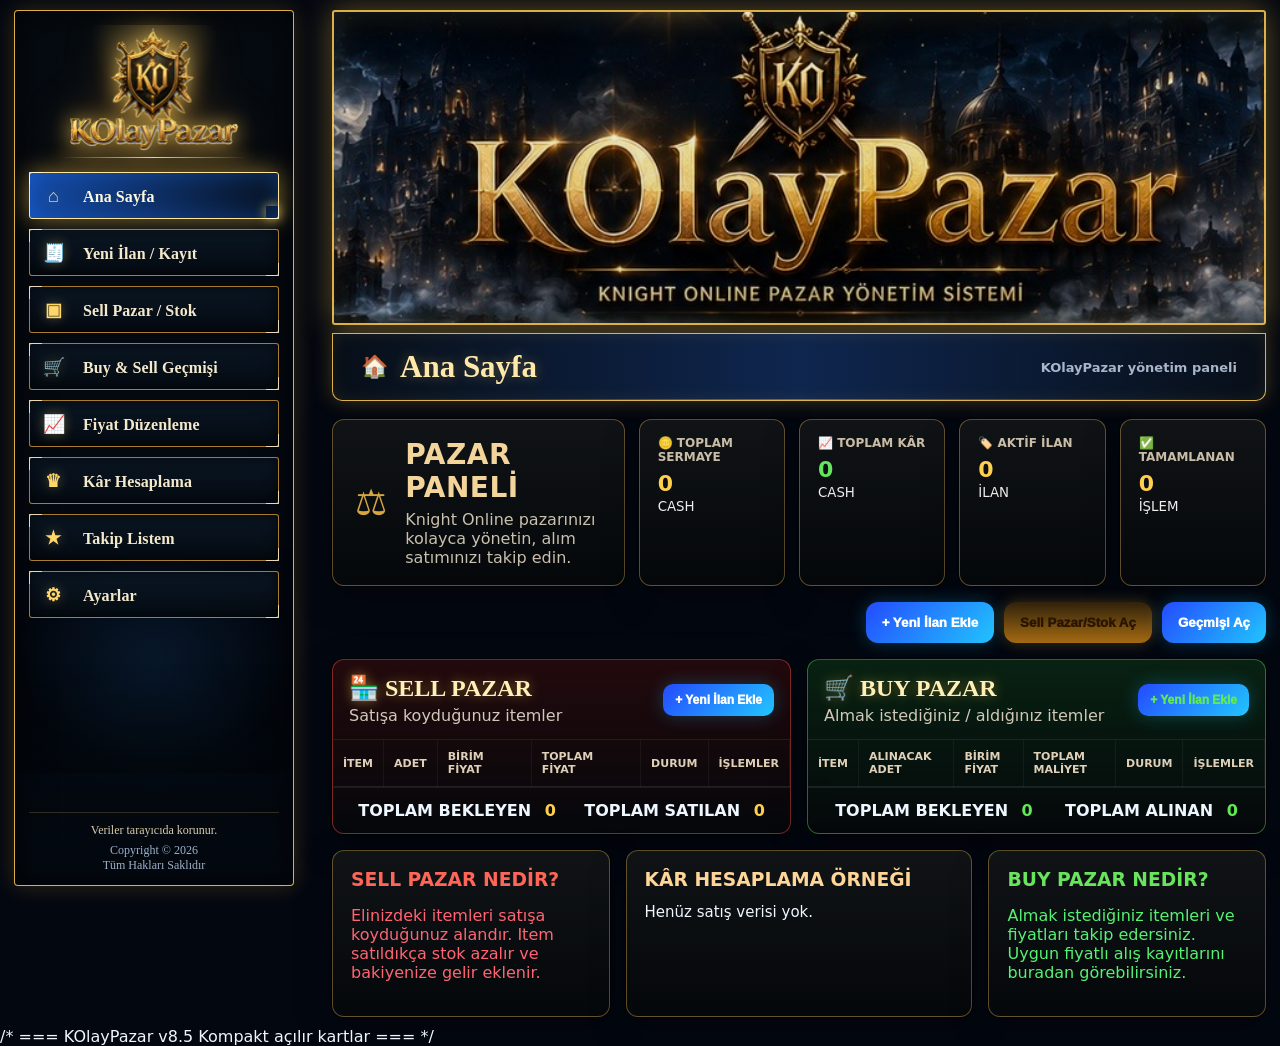
==== commit 1808830c: "Add files via upload" ====
--- a/index.html
+++ b/index.html
@@ -290,13 +290,50 @@
 <section id="history" class="page"><div class="two"><div class="panel"><h2>Fiyat Geçmişi</h2><div id="historyList"></div></div><div class="panel"><h2>İtem Analizi</h2><div id="analysisBox" class="muted">Bir item geçmişi olduğunda burada ortalama fiyat, vergi ve net kâr/zarar görünür.</div><div class="chart" id="historyChart" style="margin-top:14px"></div></div></div></section><section id="trade" class="page"><div class="two"><div class="panel"><h2>Alış Geçmişi</h2><div id="buyHistory"></div></div><div class="panel"><h2>Satış Geçmişi</h2><div id="sellHistory"></div></div></div></section><section id="profit" class="page"><div class="panel"><h2>Kâr Analizi</h2><div id="profitSummary" class="profit-card"></div></div><div class="panel" style="margin-top:16px"><h2>İtem Bazlı Net Kâr / Zarar</h2><div id="profitList"></div></div></section><section id="favorites" class="page"><div class="panel"><h2>Favoriler</h2><div id="favoriteList" class="records"></div></div></section><section id="stock" class="page"><div class="two"><div class="panel"><h2>Stok Merkezi</h2><div id="stockList"></div></div><div class="panel"><h2>Stok Özeti</h2><div class="stat"><span>Toplam Stok Değeri</span><b id="stockValue" class="yellow">0 M</b></div><div class="stat"><span>Bekleyen İtem Sayısı</span><b id="stockCount" class="blue">0</b></div><div class="stat"><span>Tahmini Kâr</span><b id="pendingProfit" class="green">0 M</b></div></div></div></section><section id="settings" class="page"><div class="two"><div class="panel"><h2>⚙️ Ayarlar</h2><div class="listrow"><div><b>Pazar Vergisi (%)</b><br><span class="muted">Satış gelirinden otomatik düşülür. Varsayılan: 3</span></div><input id="taxRate" type="number" min="0" max="50" step="0.1" style="max-width:120px" value="3"></div><div class="listrow"><div><b>Veri Yedekle</b><br><span class="muted">Tüm kayıtlarını JSON olarak indir.</span></div><button class="btn gold small" id="backupBtn">Yedekle</button></div><div class="listrow"><div><b>Veri Geri Yükle</b><br><span class="muted">Önceden aldığın yedeği içeri aktar.</span></div><button class="btn small" id="restoreBtn">Geri Yükle</button></div><div class="listrow"><div><b>Verileri Kopyala</b><br><span class="muted">Yedek metni panoya kopyalar.</span></div><button class="btn ghost small" id="copyBtn">Kopyala</button></div><div class="listrow"><div><b>Tüm Kayıtları Sil</b><br><span class="muted">Sadece bu tarayıcıdaki verileri temizler.</span></div><button class="btn red small" id="clearBtn">Sil</button></div><input type="file" id="restoreFile" accept="application/json" hidden></div><div class="panel"><h2>Veri Koruma</h2><p>Bu sürüm sabit anahtar kullanır: <b>KOlayPazar_data_v1</b></p><p class="muted">Yeni zip yüklediğinde aynı tarayıcıdaki kayıtların korunur. Yine de önemli kayıtlar için ara sıra yedek al.</p></div></div></section></main></div>
 <script>
 const KEY='KOlayPazar_data_v1';
-const LEGACY_KEYS=['kolaypazarData','KOlayPazar_v59','KOlayPazar_v60','kp_records','records','marketRecords'];
+const LEGACY_KEYS=['kolaypazarData','KOlayPazar_v59','KOlayPazar_v60','kp_records','records','marketRecords','kolaypazar_v9_records','KOlayPazar_v9_records','KOlayPazar_backup_v89','KOlayPazar_data_backup','KOlayPazar_data_v1_backup'];
 let data={records:[],settings:{theme:'knight',taxRate:3},version:'8.0'};
 const byId=id=>document.getElementById(id);
 const fmt=n=>(Number(n)||0).toLocaleString('tr-TR')+' M';
 function toast(t){let el=byId('toast'); if(!el) return; el.textContent=t; el.style.display='block'; clearTimeout(window._to); window._to=setTimeout(()=>el.style.display='none',2300)}
-function load(){try{let raw=localStorage.getItem(KEY); if(raw)data=JSON.parse(raw); else{for(const k of LEGACY_KEYS){let r=localStorage.getItem(k); if(!r)continue; try{let p=JSON.parse(r); if(Array.isArray(p))data.records=p; else if(Array.isArray(p.records))data.records=p.records; if(data.records.length)break}catch(e){}}} if(!data.settings)data.settings={}; if(data.settings.taxRate===undefined)data.settings.taxRate=3; if(!Array.isArray(data.records))data.records=[]; normalizeOldRecords(); save()}catch(e){data={records:[],settings:{theme:'knight',taxRate:3},version:'8.0'}; save()}}
-function save(){data.version='8.9'; localStorage.setItem(KEY,JSON.stringify(data))}
+function _recordsFromParsed(p){
+  if(!p)return [];
+  if(Array.isArray(p))return p;
+  if(Array.isArray(p.records))return p.records;
+  if(Array.isArray(p.items))return p.items;
+  if(Array.isArray(p.marketRecords))return p.marketRecords;
+  if(p.data&&Array.isArray(p.data.records))return p.data.records;
+  return [];
+}
+function _validRecordCount(arr){return (arr||[]).filter(x=>x&&typeof x==='object'&&(x.item||x.name||x.itemName)).length}
+function recoverBestLocalData(){
+  let best={records:[],key:''};
+  const keys=[];
+  try{for(let i=0;i<localStorage.length;i++)keys.push(localStorage.key(i));}catch(e){}
+  [...new Set([KEY,...LEGACY_KEYS,...keys])].forEach(k=>{
+    try{
+      let raw=localStorage.getItem(k); if(!raw)return;
+      let p=JSON.parse(raw); let rec=_recordsFromParsed(p); let c=_validRecordCount(rec);
+      if(c>_validRecordCount(best.records)) best={records:rec,settings:(p&&p.settings)||{},key:k};
+    }catch(e){}
+  });
+  return best;
+}
+function load(){
+  try{
+    let raw=localStorage.getItem(KEY);
+    if(raw){try{data=JSON.parse(raw)}catch(e){data={records:[],settings:{theme:'knight',taxRate:3},version:'8.0'}}}
+    else data={records:[],settings:{theme:'knight',taxRate:3},version:'8.0'};
+
+    let best=recoverBestLocalData();
+    if(_validRecordCount(best.records)>_validRecordCount(data.records)){
+      data.records=best.records;
+      data.settings={...(data.settings||{}),...(best.settings||{})};
+      try{localStorage.setItem('KOlayPazar_recovered_from_'+best.key, JSON.stringify({records:best.records,settings:best.settings||{},date:new Date().toISOString()}));}catch(e){}
+    }
+    if(!data.settings)data.settings={}; if(data.settings.taxRate===undefined)data.settings.taxRate=3; if(!Array.isArray(data.records))data.records=[]; normalizeOldRecords(); save();
+  }catch(e){data={records:[],settings:{theme:'knight',taxRate:3},version:'8.0'}; save()}
+}
+function save(){data.version='9.5'; try{localStorage.setItem('KOlayPazar_auto_backup_before_v95',localStorage.getItem(KEY)||'')}catch(e){} localStorage.setItem(KEY,JSON.stringify(data))}
 function normalizeOldRecords(){data.records.forEach(r=>{if(!r.id)r.id=String(Date.now()+Math.random()); if(!r.date)r.date=new Date().toISOString(); if(r.type==='Al')r.type='Alış'; if(r.status==='Satildi')r.status='Satıldı'; r.qty=Number(r.qty)||1; r.unit=Number(r.unit)||0; r.total=Number(r.total)||r.qty*r.unit; if(!r.rarity)r.rarity='Normal';})}
 function recTotal(r){return Number(r.total)||((Number(r.qty)||0)*(Number(r.unit)||0))}
 function normalizeName(s){return(s||'').trim().toLowerCase()}
@@ -314,7 +351,29 @@
 function toggleFav(id){let f=favs(); let i=f.indexOf(id); if(i>=0)f.splice(i,1); else f.push(id); render(); toast(i>=0?'Favoriden çıkarıldı':'Favorilere eklendi')}
 function card(r){let p=profitFor(r),tax=taxFor(r),isStock=r.status!=='Satıldı'&&r.type!=='Satış', pc=p<0?'loss':'profit';return `<div class="card ${r.status==='Satıldı'?'sold':''}"><h3>${r.type==='Satış'?'💰':r.type==='Drop'?'🎁':'🛒'} ${esc(r.item)} <span class="pill">${esc(r.rarity||'Normal')}</span></h3><div class="meta">${new Date(r.date).toLocaleString('tr-TR')} · ${esc(r.status||'Beklemede')}<br>Adet: ${r.qty||1} · Adet Fiyatı: ${fmt(r.unit)} · Toplam: ${fmt(recTotal(r))}${isSaleRecord(r)?`<br><span class="taxline">Vergi: -${fmt(tax)}</span><br><span class="${pc}">${p<0?'Zarar':'Net Kâr'}: ${fmt(p)}</span>`:''}</div><div class="actions">${isStock?`<button class="btn gold small" onclick="sellStock('${r.id}')">Satıldı</button>`:''}<button class="btn ghost small ${isFav(r)?'fav-on':''}" onclick="toggleFav('${r.id}')">♡</button><button class="btn small" onclick="editRec('${r.id}')">Düzenle</button><button class="btn ghost small" onclick="copyRec('${r.id}')">Kopyala</button><button class="btn red small" onclick="delRec('${r.id}')">Sil</button></div></div>`}
 function setMoneyClass(el,value){if(!el)return; el.classList.remove('green','red','profit','loss'); el.classList.add(value<0?'loss':'profit')}
-function render(){save(); const rec=data.records; const sales=rec.filter(isSaleRecord); const stock=rec.filter(r=>r.status!=='Satıldı'&&r.type!=='Satış'&&!isReplacedBySale(r)); const profit=sales.reduce((a,r)=>a+profitFor(r),0); const tax=sales.reduce((a,r)=>a+taxFor(r),0); byId('sCount').textContent=rec.filter(r=>!isReplacedBySale(r)).length; byId('sProfit').textContent=fmt(profit); setMoneyClass(byId('sProfit'),profit); if(byId('sTax'))byId('sTax').textContent='-'+fmt(tax); byId('sStock').textContent=stock.reduce((a,r)=>a+(Number(r.qty)||0),0); byId('sAvg').textContent=fmt(sales.length?sales.reduce((a,r)=>a+recTotal(r),0)/sales.length:0); renderHot(); renderRecords(); renderGB(); renderHistory(); renderStock(); renderTrade(); renderProfit(); renderFavorites(); }
+function render(){
+  save();
+  const rec=data.records||[];
+  const sales=rec.filter(isSaleRecord);
+  const stock=rec.filter(r=>r.status!=='Satıldı'&&r.type!=='Satış'&&!isReplacedBySale(r));
+  const profit=sales.reduce((a,r)=>a+profitFor(r),0);
+  const tax=sales.reduce((a,r)=>a+taxFor(r),0);
+  const setText=(id,val)=>{let el=byId(id); if(el)el.textContent=val};
+  setText('sCount',rec.filter(r=>!isReplacedBySale(r)).length);
+  setText('sProfit',fmt(profit)); setMoneyClass(byId('sProfit'),profit);
+  setText('sTax','-'+fmt(tax));
+  setText('sStock',stock.reduce((a,r)=>a+(Number(r.qty)||0),0));
+  setText('sAvg',fmt(sales.length?sales.reduce((a,r)=>a+recTotal(r),0)/sales.length:0));
+  try{ if(byId('hotItems'))renderHot(); }catch(e){console.warn('renderHot',e)}
+  try{ if(byId('recentRecords')||byId('allRecords'))renderRecords(); }catch(e){console.warn('renderRecords',e)}
+  try{ if(byId('gbList')||byId('miniChart'))renderGB(); }catch(e){console.warn('renderGB',e)}
+  try{ if(byId('historyList'))renderHistory(); }catch(e){console.warn('renderHistory',e)}
+  try{ if(byId('stockList')||byId('stockValue')||byId('stockCount')||byId('pendingProfit'))renderStock(); }catch(e){console.warn('renderStock',e)}
+  try{ if(byId('tradeList')||byId('buyList')||byId('sellList'))renderTrade(); }catch(e){console.warn('renderTrade',e)}
+  try{ if(byId('profitList')||byId('profitSummary'))renderProfit(); }catch(e){console.warn('renderProfit',e)}
+  try{ if(byId('favoriteList'))renderFavorites(); }catch(e){console.warn('renderFavorites',e)}
+  try{ if(typeof renderV9Dashboard==='function')renderV9Dashboard(); }catch(e){console.warn('renderV9Dashboard',e)}
+}
 function renderRecords(){let sorted=[...data.records].filter(r=>!isReplacedBySale(r)).sort((a,b)=>new Date(b.date)-new Date(a.date)); byId('recentRecords').innerHTML=sorted.slice(0,6).map(card).join('')||'<p class="muted">Henüz kayıt yok.</p>'; if(byId('allRecords'))byId('allRecords').innerHTML=sorted.map(card).join('')||'<p class="muted">Henüz kayıt yok.</p>'}
 function renderHot(){let map={};data.records.filter(r=>!isReplacedBySale(r)).forEach(r=>{let n=r.item||'İsimsiz';map[n]=(map[n]||0)+1});let rows=Object.entries(map).sort((a,b)=>b[1]-a[1]).slice(0,6);byId('hotItems').innerHTML=rows.map(([n,c])=>`<div class="listrow"><b>${esc(n)}</b><span class="pill">${c} kayıt</span></div>`).join('')||'Henüz veri yok.'}
 function renderGB(){let gb=[['Pandora','2.845','2.925','+1.45%'],['Destan','2.750','2.815','+1.12%'],['Zero','2.880','2.960','+1.67%'],['Agartha','2.940','3.020','+1.85%']];byId('gbList').innerHTML=gb.map(x=>`<div class="gbrow"><b>🛡️ ${x[0]}</b><span>Alış: ${x[1]}</span><span class="green">${x[3]}</span></div>`).join('');byId('miniChart').innerHTML=[35,48,42,58,51,73,62,80].map(h=>`<div class="bar" style="height:${h}%"></div>`).join('')}
@@ -803,7 +862,7 @@
   function activeRecords(){return (data.records||[]).filter(r=>!isReplacedBySale(r));}
   function iconFor(r){const n=(r.item||'').toLowerCase(); if(n.includes('scroll'))return '📜'; if(n.includes('gem')||n.includes('crystal'))return '💎'; if(n.includes('coin'))return '🪙'; if(n.includes('hammer'))return '🔨'; if(n.includes('chest'))return '🎁'; if(n.includes('sword')||n.includes('breaker')||n.includes('raptor'))return '⚔️'; return '🔷'}
   function statusBadge(r){let st=r.status||'Beklemede'; let cls=st==='Satıldı'?'ok':(String(st).includes('Kısmi')?'part':''); return '<span class="v9badge '+cls+'">'+esc(st)+'</span>'}
-  function row(r,buy){let total=recTotal(r);return '<tr><td><div class="v9item"><span class="v9itemIcon">'+iconFor(r)+'</span><div><b>'+esc(r.item||'İsimsiz')+'</b><small>'+esc(r.rarity||'Normal')+'</small></div></div></td><td>'+(Number(r.qty)||0)+'</td><td>'+safeFmt(r.unit||0)+'</td><td>'+safeFmt(total)+'</td><td>'+statusBadge(r)+'</td><td><div class="v9actions"><button onclick="editRec(''+r.id+'')">✎</button><button class="del" onclick="delRec(''+r.id+'')">🗑</button></div></td></tr>'}
+  function row(r,buy){let total=recTotal(r), id=String(r.id||'').replace(/'/g,'\\'');return '<tr><td><div class="v9item"><span class="v9itemIcon">'+iconFor(r)+'</span><div><b>'+esc(r.item||'İsimsiz')+'</b><small>'+esc(r.rarity||'Normal')+'</small></div></div></td><td>'+(Number(r.qty)||0)+'</td><td>'+safeFmt(r.unit||0)+'</td><td>'+safeFmt(total)+'</td><td>'+statusBadge(r)+'</td><td><div class="v9actions"><button onclick="editRec(\''+id+'\')">✎</button><button class="del" onclick="delRec(\''+id+'\')">🗑</button></div></td></tr>'}
   window.renderV9Dashboard=function(){
     if(!document.getElementById('v9SellRows'))return;
     const all=activeRecords();
@@ -821,7 +880,7 @@
     let best=sales.slice().sort((a,b)=>profitFor(b)-profitFor(a))[0];
     byId('v9ProfitExample').innerHTML=best?('<b>'+esc(best.item||'İtem')+'</b><br>Satış: '+safeFmt(recTotal(best))+'<br>Net Kâr: <b class="green">'+safeFmt(profitFor(best))+'</b>'):'Henüz satış verisi yok.';
   };
-  const oldRender=window.render; window.render=function(){oldRender(); renderV9Dashboard();};
+  setTimeout(()=>{try{ if(typeof load==='function')load(); if(typeof render==='function')render(); renderV9Dashboard(); }catch(e){console.error(e)}},50);
 })();
 </script>
 </body></html>
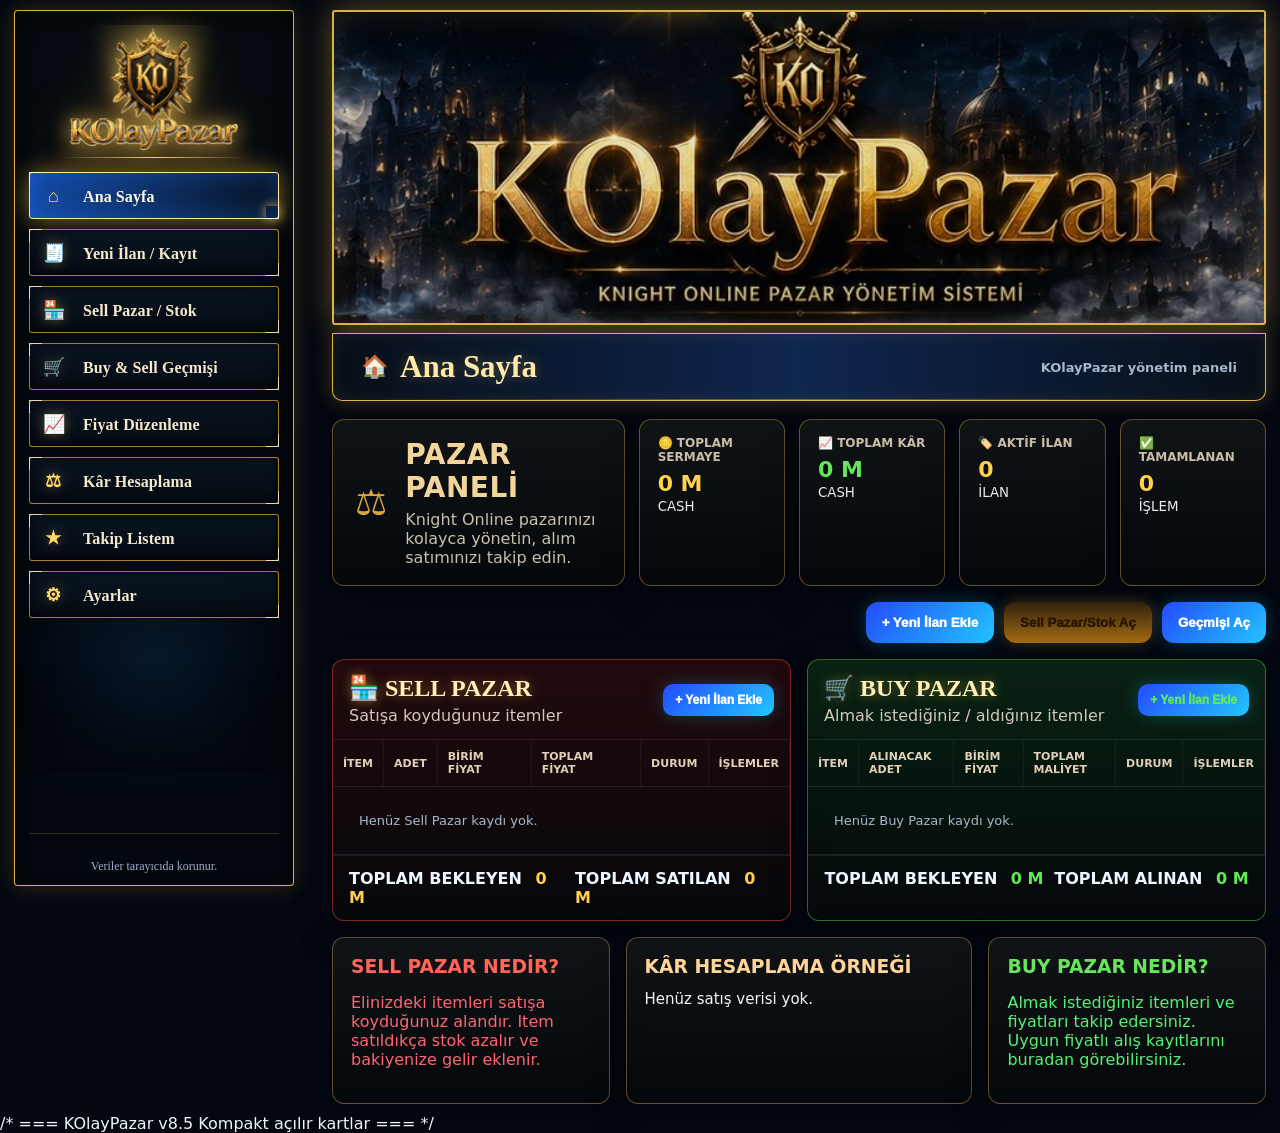
==== commit fa39572c: "Add files via upload" ====
--- a/index.html
+++ b/index.html
@@ -195,7 +195,7 @@
 @media(max-width:760px){.sidebar .brand{height:120px!important;margin-bottom:14px!important}}
 
 
-/* KOlayPazar V9.4 controlled visual layer: data and functions are preserved from V8.9 */
+/* KOlayPazar V9.7 controlled visual layer: data and functions are preserved from V8.9 */
 .v9dash{display:flex;flex-direction:column;gap:16px}.v9top{display:grid;grid-template-columns:2fr repeat(4,1fr);gap:14px}.v9title,.v9stat,.v9panel,.v9card{background:linear-gradient(180deg,rgba(18,21,23,.92),rgba(5,8,11,.96));border:1px solid rgba(255,200,92,.35);box-shadow:0 0 0 1px rgba(0,0,0,.5),0 12px 35px rgba(0,0,0,.35);border-radius:12px}.v9title{display:flex;align-items:center;gap:18px;padding:18px 22px}.v9icon{font-size:36px;color:var(--gold)}.v9title h1{margin:0;color:#f3d59c;font-size:28px;letter-spacing:.5px}.v9title p{margin:6px 0 0;color:#c9c0ae}.v9stat{padding:16px 18px;min-height:92px}.v9stat span{display:block;color:#cabda7;font-size:12px;font-weight:800}.v9stat b{display:block;color:#ffd04e;font-size:22px;margin-top:7px}.v9stat.profit b{color:#64e55d}.v9stat small{color:#eee}.v9quick{display:flex;gap:10px;justify-content:flex-end}.v9markets{display:grid;grid-template-columns:1fr 1fr;gap:16px}.v9panel.sell{border-color:rgba(255,80,65,.45);background:linear-gradient(180deg,rgba(55,12,12,.62),rgba(5,8,11,.96))}.v9panel.buy{border-color:rgba(86,220,78,.45);background:linear-gradient(180deg,rgba(13,54,20,.58),rgba(5,8,11,.96))}.v9panelHead{display:flex;align-items:center;justify-content:space-between;padding:14px 16px;border-bottom:1px solid rgba(255,255,255,.08)}.v9panelHead h2{margin:0;font-size:24px}.v9panel.sell h2{color:#ff6658}.v9panel.buy h2{color:#68e45d}.v9panelHead p{margin:4px 0 0;color:#d2c8b8}.v9tablewrap{overflow:auto}.v9table{width:100%;border-collapse:collapse;font-size:13px}.v9table th,.v9table td{padding:10px;border-bottom:1px solid rgba(255,255,255,.09);border-right:1px solid rgba(255,255,255,.05);text-align:left}.v9table th{color:#e0d0b8;text-transform:uppercase;font-size:11px}.v9item{display:flex;align-items:center;gap:9px}.v9itemIcon{width:34px;height:34px;border:1px solid rgba(255,200,92,.3);border-radius:7px;display:grid;place-items:center;background:rgba(255,255,255,.06);font-size:20px}.v9item small{color:#79ef73;display:block}.v9badge{display:inline-block;padding:6px 8px;border-radius:6px;font-weight:900;font-size:11px;color:#fff;background:#9a5c12}.v9badge.ok{background:#19751e}.v9badge.part{background:#176190}.v9actions{display:flex;gap:6px}.v9actions button{padding:7px 8px;border-radius:7px;border:1px solid rgba(255,255,255,.18);background:rgba(255,255,255,.05);color:#fff;cursor:pointer}.v9actions .del{color:#ff6a61}.v9foot{display:flex;justify-content:space-around;gap:10px;padding:13px 16px;border-top:1px solid rgba(255,255,255,.08);font-weight:900}.v9foot b{color:#ffd04e;margin-left:8px}.v9panel.buy .v9foot b:last-child,.greenBtn{color:#61e956}.v9info{display:grid;grid-template-columns:1fr 1.25fr 1fr;gap:16px}.v9card{padding:18px;min-height:120px}.v9card h3{margin:0 0 10px;color:#ffd698}.v9card.red h3{color:#ff6658}.v9card.green h3{color:#68e45d}.v9calc{font-size:15px;line-height:1.7}.v9empty{color:#a9b8cc;text-align:center;padding:26px!important}@media(max-width:1100px){.v9top{grid-template-columns:1fr 1fr}.v9title{grid-column:1/-1}.v9markets,.v9info{grid-template-columns:1fr}}@media(max-width:720px){.v9top{grid-template-columns:1fr}.v9quick{flex-direction:column}.v9table{min-width:650px}}
 </style>
 <style id="v8-6-menu-fix">
@@ -248,7 +248,7 @@
  .sidebar .brand{height:110px!important;flex-basis:110px!important;}
 }
 
-/* KOlayPazar V9.4 controlled visual layer: data and functions are preserved from V8.9 */
+/* KOlayPazar V9.7 controlled visual layer: data and functions are preserved from V8.9 */
 .v9dash{display:flex;flex-direction:column;gap:16px}.v9top{display:grid;grid-template-columns:2fr repeat(4,1fr);gap:14px}.v9title,.v9stat,.v9panel,.v9card{background:linear-gradient(180deg,rgba(18,21,23,.92),rgba(5,8,11,.96));border:1px solid rgba(255,200,92,.35);box-shadow:0 0 0 1px rgba(0,0,0,.5),0 12px 35px rgba(0,0,0,.35);border-radius:12px}.v9title{display:flex;align-items:center;gap:18px;padding:18px 22px}.v9icon{font-size:36px;color:var(--gold)}.v9title h1{margin:0;color:#f3d59c;font-size:28px;letter-spacing:.5px}.v9title p{margin:6px 0 0;color:#c9c0ae}.v9stat{padding:16px 18px;min-height:92px}.v9stat span{display:block;color:#cabda7;font-size:12px;font-weight:800}.v9stat b{display:block;color:#ffd04e;font-size:22px;margin-top:7px}.v9stat.profit b{color:#64e55d}.v9stat small{color:#eee}.v9quick{display:flex;gap:10px;justify-content:flex-end}.v9markets{display:grid;grid-template-columns:1fr 1fr;gap:16px}.v9panel.sell{border-color:rgba(255,80,65,.45);background:linear-gradient(180deg,rgba(55,12,12,.62),rgba(5,8,11,.96))}.v9panel.buy{border-color:rgba(86,220,78,.45);background:linear-gradient(180deg,rgba(13,54,20,.58),rgba(5,8,11,.96))}.v9panelHead{display:flex;align-items:center;justify-content:space-between;padding:14px 16px;border-bottom:1px solid rgba(255,255,255,.08)}.v9panelHead h2{margin:0;font-size:24px}.v9panel.sell h2{color:#ff6658}.v9panel.buy h2{color:#68e45d}.v9panelHead p{margin:4px 0 0;color:#d2c8b8}.v9tablewrap{overflow:auto}.v9table{width:100%;border-collapse:collapse;font-size:13px}.v9table th,.v9table td{padding:10px;border-bottom:1px solid rgba(255,255,255,.09);border-right:1px solid rgba(255,255,255,.05);text-align:left}.v9table th{color:#e0d0b8;text-transform:uppercase;font-size:11px}.v9item{display:flex;align-items:center;gap:9px}.v9itemIcon{width:34px;height:34px;border:1px solid rgba(255,200,92,.3);border-radius:7px;display:grid;place-items:center;background:rgba(255,255,255,.06);font-size:20px}.v9item small{color:#79ef73;display:block}.v9badge{display:inline-block;padding:6px 8px;border-radius:6px;font-weight:900;font-size:11px;color:#fff;background:#9a5c12}.v9badge.ok{background:#19751e}.v9badge.part{background:#176190}.v9actions{display:flex;gap:6px}.v9actions button{padding:7px 8px;border-radius:7px;border:1px solid rgba(255,255,255,.18);background:rgba(255,255,255,.05);color:#fff;cursor:pointer}.v9actions .del{color:#ff6a61}.v9foot{display:flex;justify-content:space-around;gap:10px;padding:13px 16px;border-top:1px solid rgba(255,255,255,.08);font-weight:900}.v9foot b{color:#ffd04e;margin-left:8px}.v9panel.buy .v9foot b:last-child,.greenBtn{color:#61e956}.v9info{display:grid;grid-template-columns:1fr 1.25fr 1fr;gap:16px}.v9card{padding:18px;min-height:120px}.v9card h3{margin:0 0 10px;color:#ffd698}.v9card.red h3{color:#ff6658}.v9card.green h3{color:#68e45d}.v9calc{font-size:15px;line-height:1.7}.v9empty{color:#a9b8cc;text-align:center;padding:26px!important}@media(max-width:1100px){.v9top{grid-template-columns:1fr 1fr}.v9title{grid-column:1/-1}.v9markets,.v9info{grid-template-columns:1fr}}@media(max-width:720px){.v9top{grid-template-columns:1fr}.v9quick{flex-direction:column}.v9table{min-width:650px}}
 </style>
 </head><body><div class="ko-bg"></div><div class="fog"></div><div class="stars"></div><div class="fog"></div><div id="toast"></div><div class="app"><aside class="sidebar"><div class="brand"><span class="logo">⚔</span>KOlayPazar</div>
@@ -290,50 +290,13 @@
 <section id="history" class="page"><div class="two"><div class="panel"><h2>Fiyat Geçmişi</h2><div id="historyList"></div></div><div class="panel"><h2>İtem Analizi</h2><div id="analysisBox" class="muted">Bir item geçmişi olduğunda burada ortalama fiyat, vergi ve net kâr/zarar görünür.</div><div class="chart" id="historyChart" style="margin-top:14px"></div></div></div></section><section id="trade" class="page"><div class="two"><div class="panel"><h2>Alış Geçmişi</h2><div id="buyHistory"></div></div><div class="panel"><h2>Satış Geçmişi</h2><div id="sellHistory"></div></div></div></section><section id="profit" class="page"><div class="panel"><h2>Kâr Analizi</h2><div id="profitSummary" class="profit-card"></div></div><div class="panel" style="margin-top:16px"><h2>İtem Bazlı Net Kâr / Zarar</h2><div id="profitList"></div></div></section><section id="favorites" class="page"><div class="panel"><h2>Favoriler</h2><div id="favoriteList" class="records"></div></div></section><section id="stock" class="page"><div class="two"><div class="panel"><h2>Stok Merkezi</h2><div id="stockList"></div></div><div class="panel"><h2>Stok Özeti</h2><div class="stat"><span>Toplam Stok Değeri</span><b id="stockValue" class="yellow">0 M</b></div><div class="stat"><span>Bekleyen İtem Sayısı</span><b id="stockCount" class="blue">0</b></div><div class="stat"><span>Tahmini Kâr</span><b id="pendingProfit" class="green">0 M</b></div></div></div></section><section id="settings" class="page"><div class="two"><div class="panel"><h2>⚙️ Ayarlar</h2><div class="listrow"><div><b>Pazar Vergisi (%)</b><br><span class="muted">Satış gelirinden otomatik düşülür. Varsayılan: 3</span></div><input id="taxRate" type="number" min="0" max="50" step="0.1" style="max-width:120px" value="3"></div><div class="listrow"><div><b>Veri Yedekle</b><br><span class="muted">Tüm kayıtlarını JSON olarak indir.</span></div><button class="btn gold small" id="backupBtn">Yedekle</button></div><div class="listrow"><div><b>Veri Geri Yükle</b><br><span class="muted">Önceden aldığın yedeği içeri aktar.</span></div><button class="btn small" id="restoreBtn">Geri Yükle</button></div><div class="listrow"><div><b>Verileri Kopyala</b><br><span class="muted">Yedek metni panoya kopyalar.</span></div><button class="btn ghost small" id="copyBtn">Kopyala</button></div><div class="listrow"><div><b>Tüm Kayıtları Sil</b><br><span class="muted">Sadece bu tarayıcıdaki verileri temizler.</span></div><button class="btn red small" id="clearBtn">Sil</button></div><input type="file" id="restoreFile" accept="application/json" hidden></div><div class="panel"><h2>Veri Koruma</h2><p>Bu sürüm sabit anahtar kullanır: <b>KOlayPazar_data_v1</b></p><p class="muted">Yeni zip yüklediğinde aynı tarayıcıdaki kayıtların korunur. Yine de önemli kayıtlar için ara sıra yedek al.</p></div></div></section></main></div>
 <script>
 const KEY='KOlayPazar_data_v1';
-const LEGACY_KEYS=['kolaypazarData','KOlayPazar_v59','KOlayPazar_v60','kp_records','records','marketRecords','kolaypazar_v9_records','KOlayPazar_v9_records','KOlayPazar_backup_v89','KOlayPazar_data_backup','KOlayPazar_data_v1_backup'];
+const LEGACY_KEYS=['kolaypazarData','KOlayPazar_v59','KOlayPazar_v60','kp_records','records','marketRecords'];
 let data={records:[],settings:{theme:'knight',taxRate:3},version:'8.0'};
 const byId=id=>document.getElementById(id);
 const fmt=n=>(Number(n)||0).toLocaleString('tr-TR')+' M';
 function toast(t){let el=byId('toast'); if(!el) return; el.textContent=t; el.style.display='block'; clearTimeout(window._to); window._to=setTimeout(()=>el.style.display='none',2300)}
-function _recordsFromParsed(p){
-  if(!p)return [];
-  if(Array.isArray(p))return p;
-  if(Array.isArray(p.records))return p.records;
-  if(Array.isArray(p.items))return p.items;
-  if(Array.isArray(p.marketRecords))return p.marketRecords;
-  if(p.data&&Array.isArray(p.data.records))return p.data.records;
-  return [];
-}
-function _validRecordCount(arr){return (arr||[]).filter(x=>x&&typeof x==='object'&&(x.item||x.name||x.itemName)).length}
-function recoverBestLocalData(){
-  let best={records:[],key:''};
-  const keys=[];
-  try{for(let i=0;i<localStorage.length;i++)keys.push(localStorage.key(i));}catch(e){}
-  [...new Set([KEY,...LEGACY_KEYS,...keys])].forEach(k=>{
-    try{
-      let raw=localStorage.getItem(k); if(!raw)return;
-      let p=JSON.parse(raw); let rec=_recordsFromParsed(p); let c=_validRecordCount(rec);
-      if(c>_validRecordCount(best.records)) best={records:rec,settings:(p&&p.settings)||{},key:k};
-    }catch(e){}
-  });
-  return best;
-}
-function load(){
-  try{
-    let raw=localStorage.getItem(KEY);
-    if(raw){try{data=JSON.parse(raw)}catch(e){data={records:[],settings:{theme:'knight',taxRate:3},version:'8.0'}}}
-    else data={records:[],settings:{theme:'knight',taxRate:3},version:'8.0'};
-
-    let best=recoverBestLocalData();
-    if(_validRecordCount(best.records)>_validRecordCount(data.records)){
-      data.records=best.records;
-      data.settings={...(data.settings||{}),...(best.settings||{})};
-      try{localStorage.setItem('KOlayPazar_recovered_from_'+best.key, JSON.stringify({records:best.records,settings:best.settings||{},date:new Date().toISOString()}));}catch(e){}
-    }
-    if(!data.settings)data.settings={}; if(data.settings.taxRate===undefined)data.settings.taxRate=3; if(!Array.isArray(data.records))data.records=[]; normalizeOldRecords(); save();
-  }catch(e){data={records:[],settings:{theme:'knight',taxRate:3},version:'8.0'}; save()}
-}
-function save(){data.version='9.5'; try{localStorage.setItem('KOlayPazar_auto_backup_before_v95',localStorage.getItem(KEY)||'')}catch(e){} localStorage.setItem(KEY,JSON.stringify(data))}
+function load(){try{let raw=localStorage.getItem(KEY); if(raw)data=JSON.parse(raw); else{for(const k of LEGACY_KEYS){let r=localStorage.getItem(k); if(!r)continue; try{let p=JSON.parse(r); if(Array.isArray(p))data.records=p; else if(Array.isArray(p.records))data.records=p.records; if(data.records.length)break}catch(e){}}} if(!data.settings)data.settings={}; if(data.settings.taxRate===undefined)data.settings.taxRate=3; if(!Array.isArray(data.records))data.records=[]; normalizeOldRecords(); save()}catch(e){data={records:[],settings:{theme:'knight',taxRate:3},version:'8.0'}; save()}}
+function save(){data.version='8.9'; localStorage.setItem(KEY,JSON.stringify(data))}
 function normalizeOldRecords(){data.records.forEach(r=>{if(!r.id)r.id=String(Date.now()+Math.random()); if(!r.date)r.date=new Date().toISOString(); if(r.type==='Al')r.type='Alış'; if(r.status==='Satildi')r.status='Satıldı'; r.qty=Number(r.qty)||1; r.unit=Number(r.unit)||0; r.total=Number(r.total)||r.qty*r.unit; if(!r.rarity)r.rarity='Normal';})}
 function recTotal(r){return Number(r.total)||((Number(r.qty)||0)*(Number(r.unit)||0))}
 function normalizeName(s){return(s||'').trim().toLowerCase()}
@@ -351,29 +314,7 @@
 function toggleFav(id){let f=favs(); let i=f.indexOf(id); if(i>=0)f.splice(i,1); else f.push(id); render(); toast(i>=0?'Favoriden çıkarıldı':'Favorilere eklendi')}
 function card(r){let p=profitFor(r),tax=taxFor(r),isStock=r.status!=='Satıldı'&&r.type!=='Satış', pc=p<0?'loss':'profit';return `<div class="card ${r.status==='Satıldı'?'sold':''}"><h3>${r.type==='Satış'?'💰':r.type==='Drop'?'🎁':'🛒'} ${esc(r.item)} <span class="pill">${esc(r.rarity||'Normal')}</span></h3><div class="meta">${new Date(r.date).toLocaleString('tr-TR')} · ${esc(r.status||'Beklemede')}<br>Adet: ${r.qty||1} · Adet Fiyatı: ${fmt(r.unit)} · Toplam: ${fmt(recTotal(r))}${isSaleRecord(r)?`<br><span class="taxline">Vergi: -${fmt(tax)}</span><br><span class="${pc}">${p<0?'Zarar':'Net Kâr'}: ${fmt(p)}</span>`:''}</div><div class="actions">${isStock?`<button class="btn gold small" onclick="sellStock('${r.id}')">Satıldı</button>`:''}<button class="btn ghost small ${isFav(r)?'fav-on':''}" onclick="toggleFav('${r.id}')">♡</button><button class="btn small" onclick="editRec('${r.id}')">Düzenle</button><button class="btn ghost small" onclick="copyRec('${r.id}')">Kopyala</button><button class="btn red small" onclick="delRec('${r.id}')">Sil</button></div></div>`}
 function setMoneyClass(el,value){if(!el)return; el.classList.remove('green','red','profit','loss'); el.classList.add(value<0?'loss':'profit')}
-function render(){
-  save();
-  const rec=data.records||[];
-  const sales=rec.filter(isSaleRecord);
-  const stock=rec.filter(r=>r.status!=='Satıldı'&&r.type!=='Satış'&&!isReplacedBySale(r));
-  const profit=sales.reduce((a,r)=>a+profitFor(r),0);
-  const tax=sales.reduce((a,r)=>a+taxFor(r),0);
-  const setText=(id,val)=>{let el=byId(id); if(el)el.textContent=val};
-  setText('sCount',rec.filter(r=>!isReplacedBySale(r)).length);
-  setText('sProfit',fmt(profit)); setMoneyClass(byId('sProfit'),profit);
-  setText('sTax','-'+fmt(tax));
-  setText('sStock',stock.reduce((a,r)=>a+(Number(r.qty)||0),0));
-  setText('sAvg',fmt(sales.length?sales.reduce((a,r)=>a+recTotal(r),0)/sales.length:0));
-  try{ if(byId('hotItems'))renderHot(); }catch(e){console.warn('renderHot',e)}
-  try{ if(byId('recentRecords')||byId('allRecords'))renderRecords(); }catch(e){console.warn('renderRecords',e)}
-  try{ if(byId('gbList')||byId('miniChart'))renderGB(); }catch(e){console.warn('renderGB',e)}
-  try{ if(byId('historyList'))renderHistory(); }catch(e){console.warn('renderHistory',e)}
-  try{ if(byId('stockList')||byId('stockValue')||byId('stockCount')||byId('pendingProfit'))renderStock(); }catch(e){console.warn('renderStock',e)}
-  try{ if(byId('tradeList')||byId('buyList')||byId('sellList'))renderTrade(); }catch(e){console.warn('renderTrade',e)}
-  try{ if(byId('profitList')||byId('profitSummary'))renderProfit(); }catch(e){console.warn('renderProfit',e)}
-  try{ if(byId('favoriteList'))renderFavorites(); }catch(e){console.warn('renderFavorites',e)}
-  try{ if(typeof renderV9Dashboard==='function')renderV9Dashboard(); }catch(e){console.warn('renderV9Dashboard',e)}
-}
+function render(){save(); const rec=data.records; const sales=rec.filter(isSaleRecord); const stock=rec.filter(r=>r.status!=='Satıldı'&&r.type!=='Satış'&&!isReplacedBySale(r)); const profit=sales.reduce((a,r)=>a+profitFor(r),0); const tax=sales.reduce((a,r)=>a+taxFor(r),0); byId('sCount').textContent=rec.filter(r=>!isReplacedBySale(r)).length; byId('sProfit').textContent=fmt(profit); setMoneyClass(byId('sProfit'),profit); if(byId('sTax'))byId('sTax').textContent='-'+fmt(tax); byId('sStock').textContent=stock.reduce((a,r)=>a+(Number(r.qty)||0),0); byId('sAvg').textContent=fmt(sales.length?sales.reduce((a,r)=>a+recTotal(r),0)/sales.length:0); renderHot(); renderRecords(); renderGB(); renderHistory(); renderStock(); renderTrade(); renderProfit(); renderFavorites(); }
 function renderRecords(){let sorted=[...data.records].filter(r=>!isReplacedBySale(r)).sort((a,b)=>new Date(b.date)-new Date(a.date)); byId('recentRecords').innerHTML=sorted.slice(0,6).map(card).join('')||'<p class="muted">Henüz kayıt yok.</p>'; if(byId('allRecords'))byId('allRecords').innerHTML=sorted.map(card).join('')||'<p class="muted">Henüz kayıt yok.</p>'}
 function renderHot(){let map={};data.records.filter(r=>!isReplacedBySale(r)).forEach(r=>{let n=r.item||'İsimsiz';map[n]=(map[n]||0)+1});let rows=Object.entries(map).sort((a,b)=>b[1]-a[1]).slice(0,6);byId('hotItems').innerHTML=rows.map(([n,c])=>`<div class="listrow"><b>${esc(n)}</b><span class="pill">${c} kayıt</span></div>`).join('')||'Henüz veri yok.'}
 function renderGB(){let gb=[['Pandora','2.845','2.925','+1.45%'],['Destan','2.750','2.815','+1.12%'],['Zero','2.880','2.960','+1.67%'],['Agartha','2.940','3.020','+1.85%']];byId('gbList').innerHTML=gb.map(x=>`<div class="gbrow"><b>🛡️ ${x[0]}</b><span>Alış: ${x[1]}</span><span class="green">${x[3]}</span></div>`).join('');byId('miniChart').innerHTML=[35,48,42,58,51,73,62,80].map(h=>`<div class="bar" style="height:${h}%"></div>`).join('')}
@@ -713,7 +654,7 @@
 }
 @media(max-width:900px){#recentRecords.compact-list{grid-template-columns:repeat(auto-fill,minmax(160px,1fr))!important}}
 
-/* KOlayPazar V9.4 controlled visual layer: data and functions are preserved from V8.9 */
+/* KOlayPazar V9.7 controlled visual layer: data and functions are preserved from V8.9 */
 .v9dash{display:flex;flex-direction:column;gap:16px}.v9top{display:grid;grid-template-columns:2fr repeat(4,1fr);gap:14px}.v9title,.v9stat,.v9panel,.v9card{background:linear-gradient(180deg,rgba(18,21,23,.92),rgba(5,8,11,.96));border:1px solid rgba(255,200,92,.35);box-shadow:0 0 0 1px rgba(0,0,0,.5),0 12px 35px rgba(0,0,0,.35);border-radius:12px}.v9title{display:flex;align-items:center;gap:18px;padding:18px 22px}.v9icon{font-size:36px;color:var(--gold)}.v9title h1{margin:0;color:#f3d59c;font-size:28px;letter-spacing:.5px}.v9title p{margin:6px 0 0;color:#c9c0ae}.v9stat{padding:16px 18px;min-height:92px}.v9stat span{display:block;color:#cabda7;font-size:12px;font-weight:800}.v9stat b{display:block;color:#ffd04e;font-size:22px;margin-top:7px}.v9stat.profit b{color:#64e55d}.v9stat small{color:#eee}.v9quick{display:flex;gap:10px;justify-content:flex-end}.v9markets{display:grid;grid-template-columns:1fr 1fr;gap:16px}.v9panel.sell{border-color:rgba(255,80,65,.45);background:linear-gradient(180deg,rgba(55,12,12,.62),rgba(5,8,11,.96))}.v9panel.buy{border-color:rgba(86,220,78,.45);background:linear-gradient(180deg,rgba(13,54,20,.58),rgba(5,8,11,.96))}.v9panelHead{display:flex;align-items:center;justify-content:space-between;padding:14px 16px;border-bottom:1px solid rgba(255,255,255,.08)}.v9panelHead h2{margin:0;font-size:24px}.v9panel.sell h2{color:#ff6658}.v9panel.buy h2{color:#68e45d}.v9panelHead p{margin:4px 0 0;color:#d2c8b8}.v9tablewrap{overflow:auto}.v9table{width:100%;border-collapse:collapse;font-size:13px}.v9table th,.v9table td{padding:10px;border-bottom:1px solid rgba(255,255,255,.09);border-right:1px solid rgba(255,255,255,.05);text-align:left}.v9table th{color:#e0d0b8;text-transform:uppercase;font-size:11px}.v9item{display:flex;align-items:center;gap:9px}.v9itemIcon{width:34px;height:34px;border:1px solid rgba(255,200,92,.3);border-radius:7px;display:grid;place-items:center;background:rgba(255,255,255,.06);font-size:20px}.v9item small{color:#79ef73;display:block}.v9badge{display:inline-block;padding:6px 8px;border-radius:6px;font-weight:900;font-size:11px;color:#fff;background:#9a5c12}.v9badge.ok{background:#19751e}.v9badge.part{background:#176190}.v9actions{display:flex;gap:6px}.v9actions button{padding:7px 8px;border-radius:7px;border:1px solid rgba(255,255,255,.18);background:rgba(255,255,255,.05);color:#fff;cursor:pointer}.v9actions .del{color:#ff6a61}.v9foot{display:flex;justify-content:space-around;gap:10px;padding:13px 16px;border-top:1px solid rgba(255,255,255,.08);font-weight:900}.v9foot b{color:#ffd04e;margin-left:8px}.v9panel.buy .v9foot b:last-child,.greenBtn{color:#61e956}.v9info{display:grid;grid-template-columns:1fr 1.25fr 1fr;gap:16px}.v9card{padding:18px;min-height:120px}.v9card h3{margin:0 0 10px;color:#ffd698}.v9card.red h3{color:#ff6658}.v9card.green h3{color:#68e45d}.v9calc{font-size:15px;line-height:1.7}.v9empty{color:#a9b8cc;text-align:center;padding:26px!important}@media(max-width:1100px){.v9top{grid-template-columns:1fr 1fr}.v9title{grid-column:1/-1}.v9markets,.v9info{grid-template-columns:1fr}}@media(max-width:720px){.v9top{grid-template-columns:1fr}.v9quick{flex-direction:column}.v9table{min-width:650px}}
 </style>
 <script>
@@ -774,7 +715,7 @@
 #recentRecords .kp-compact-card .btn.small{padding:4px 6px!important;font-size:10px!important;min-height:auto!important;border-radius:7px!important}
 @media(max-width:900px){#recentRecords.records,#recentRecords.compact-list{grid-template-columns:repeat(auto-fill,minmax(130px,1fr))!important}}
 
-/* KOlayPazar V9.4 controlled visual layer: data and functions are preserved from V8.9 */
+/* KOlayPazar V9.7 controlled visual layer: data and functions are preserved from V8.9 */
 .v9dash{display:flex;flex-direction:column;gap:16px}.v9top{display:grid;grid-template-columns:2fr repeat(4,1fr);gap:14px}.v9title,.v9stat,.v9panel,.v9card{background:linear-gradient(180deg,rgba(18,21,23,.92),rgba(5,8,11,.96));border:1px solid rgba(255,200,92,.35);box-shadow:0 0 0 1px rgba(0,0,0,.5),0 12px 35px rgba(0,0,0,.35);border-radius:12px}.v9title{display:flex;align-items:center;gap:18px;padding:18px 22px}.v9icon{font-size:36px;color:var(--gold)}.v9title h1{margin:0;color:#f3d59c;font-size:28px;letter-spacing:.5px}.v9title p{margin:6px 0 0;color:#c9c0ae}.v9stat{padding:16px 18px;min-height:92px}.v9stat span{display:block;color:#cabda7;font-size:12px;font-weight:800}.v9stat b{display:block;color:#ffd04e;font-size:22px;margin-top:7px}.v9stat.profit b{color:#64e55d}.v9stat small{color:#eee}.v9quick{display:flex;gap:10px;justify-content:flex-end}.v9markets{display:grid;grid-template-columns:1fr 1fr;gap:16px}.v9panel.sell{border-color:rgba(255,80,65,.45);background:linear-gradient(180deg,rgba(55,12,12,.62),rgba(5,8,11,.96))}.v9panel.buy{border-color:rgba(86,220,78,.45);background:linear-gradient(180deg,rgba(13,54,20,.58),rgba(5,8,11,.96))}.v9panelHead{display:flex;align-items:center;justify-content:space-between;padding:14px 16px;border-bottom:1px solid rgba(255,255,255,.08)}.v9panelHead h2{margin:0;font-size:24px}.v9panel.sell h2{color:#ff6658}.v9panel.buy h2{color:#68e45d}.v9panelHead p{margin:4px 0 0;color:#d2c8b8}.v9tablewrap{overflow:auto}.v9table{width:100%;border-collapse:collapse;font-size:13px}.v9table th,.v9table td{padding:10px;border-bottom:1px solid rgba(255,255,255,.09);border-right:1px solid rgba(255,255,255,.05);text-align:left}.v9table th{color:#e0d0b8;text-transform:uppercase;font-size:11px}.v9item{display:flex;align-items:center;gap:9px}.v9itemIcon{width:34px;height:34px;border:1px solid rgba(255,200,92,.3);border-radius:7px;display:grid;place-items:center;background:rgba(255,255,255,.06);font-size:20px}.v9item small{color:#79ef73;display:block}.v9badge{display:inline-block;padding:6px 8px;border-radius:6px;font-weight:900;font-size:11px;color:#fff;background:#9a5c12}.v9badge.ok{background:#19751e}.v9badge.part{background:#176190}.v9actions{display:flex;gap:6px}.v9actions button{padding:7px 8px;border-radius:7px;border:1px solid rgba(255,255,255,.18);background:rgba(255,255,255,.05);color:#fff;cursor:pointer}.v9actions .del{color:#ff6a61}.v9foot{display:flex;justify-content:space-around;gap:10px;padding:13px 16px;border-top:1px solid rgba(255,255,255,.08);font-weight:900}.v9foot b{color:#ffd04e;margin-left:8px}.v9panel.buy .v9foot b:last-child,.greenBtn{color:#61e956}.v9info{display:grid;grid-template-columns:1fr 1.25fr 1fr;gap:16px}.v9card{padding:18px;min-height:120px}.v9card h3{margin:0 0 10px;color:#ffd698}.v9card.red h3{color:#ff6658}.v9card.green h3{color:#68e45d}.v9calc{font-size:15px;line-height:1.7}.v9empty{color:#a9b8cc;text-align:center;padding:26px!important}@media(max-width:1100px){.v9top{grid-template-columns:1fr 1fr}.v9title{grid-column:1/-1}.v9markets,.v9info{grid-template-columns:1fr}}@media(max-width:720px){.v9top{grid-template-columns:1fr}.v9quick{flex-direction:column}.v9table{min-width:650px}}
 </style>
 <script>
@@ -852,7 +793,7 @@
 }
 @keyframes kpDetailOpen{from{opacity:0;transform:translateY(-5px)}to{opacity:1;transform:translateY(0)}}
 
-/* KOlayPazar V9.4 controlled visual layer: data and functions are preserved from V8.9 */
+/* KOlayPazar V9.7 controlled visual layer: data and functions are preserved from V8.9 */
 .v9dash{display:flex;flex-direction:column;gap:16px}.v9top{display:grid;grid-template-columns:2fr repeat(4,1fr);gap:14px}.v9title,.v9stat,.v9panel,.v9card{background:linear-gradient(180deg,rgba(18,21,23,.92),rgba(5,8,11,.96));border:1px solid rgba(255,200,92,.35);box-shadow:0 0 0 1px rgba(0,0,0,.5),0 12px 35px rgba(0,0,0,.35);border-radius:12px}.v9title{display:flex;align-items:center;gap:18px;padding:18px 22px}.v9icon{font-size:36px;color:var(--gold)}.v9title h1{margin:0;color:#f3d59c;font-size:28px;letter-spacing:.5px}.v9title p{margin:6px 0 0;color:#c9c0ae}.v9stat{padding:16px 18px;min-height:92px}.v9stat span{display:block;color:#cabda7;font-size:12px;font-weight:800}.v9stat b{display:block;color:#ffd04e;font-size:22px;margin-top:7px}.v9stat.profit b{color:#64e55d}.v9stat small{color:#eee}.v9quick{display:flex;gap:10px;justify-content:flex-end}.v9markets{display:grid;grid-template-columns:1fr 1fr;gap:16px}.v9panel.sell{border-color:rgba(255,80,65,.45);background:linear-gradient(180deg,rgba(55,12,12,.62),rgba(5,8,11,.96))}.v9panel.buy{border-color:rgba(86,220,78,.45);background:linear-gradient(180deg,rgba(13,54,20,.58),rgba(5,8,11,.96))}.v9panelHead{display:flex;align-items:center;justify-content:space-between;padding:14px 16px;border-bottom:1px solid rgba(255,255,255,.08)}.v9panelHead h2{margin:0;font-size:24px}.v9panel.sell h2{color:#ff6658}.v9panel.buy h2{color:#68e45d}.v9panelHead p{margin:4px 0 0;color:#d2c8b8}.v9tablewrap{overflow:auto}.v9table{width:100%;border-collapse:collapse;font-size:13px}.v9table th,.v9table td{padding:10px;border-bottom:1px solid rgba(255,255,255,.09);border-right:1px solid rgba(255,255,255,.05);text-align:left}.v9table th{color:#e0d0b8;text-transform:uppercase;font-size:11px}.v9item{display:flex;align-items:center;gap:9px}.v9itemIcon{width:34px;height:34px;border:1px solid rgba(255,200,92,.3);border-radius:7px;display:grid;place-items:center;background:rgba(255,255,255,.06);font-size:20px}.v9item small{color:#79ef73;display:block}.v9badge{display:inline-block;padding:6px 8px;border-radius:6px;font-weight:900;font-size:11px;color:#fff;background:#9a5c12}.v9badge.ok{background:#19751e}.v9badge.part{background:#176190}.v9actions{display:flex;gap:6px}.v9actions button{padding:7px 8px;border-radius:7px;border:1px solid rgba(255,255,255,.18);background:rgba(255,255,255,.05);color:#fff;cursor:pointer}.v9actions .del{color:#ff6a61}.v9foot{display:flex;justify-content:space-around;gap:10px;padding:13px 16px;border-top:1px solid rgba(255,255,255,.08);font-weight:900}.v9foot b{color:#ffd04e;margin-left:8px}.v9panel.buy .v9foot b:last-child,.greenBtn{color:#61e956}.v9info{display:grid;grid-template-columns:1fr 1.25fr 1fr;gap:16px}.v9card{padding:18px;min-height:120px}.v9card h3{margin:0 0 10px;color:#ffd698}.v9card.red h3{color:#ff6658}.v9card.green h3{color:#68e45d}.v9calc{font-size:15px;line-height:1.7}.v9empty{color:#a9b8cc;text-align:center;padding:26px!important}@media(max-width:1100px){.v9top{grid-template-columns:1fr 1fr}.v9title{grid-column:1/-1}.v9markets,.v9info{grid-template-columns:1fr}}@media(max-width:720px){.v9top{grid-template-columns:1fr}.v9quick{flex-direction:column}.v9table{min-width:650px}}
 </style>
 
@@ -862,7 +803,7 @@
   function activeRecords(){return (data.records||[]).filter(r=>!isReplacedBySale(r));}
   function iconFor(r){const n=(r.item||'').toLowerCase(); if(n.includes('scroll'))return '📜'; if(n.includes('gem')||n.includes('crystal'))return '💎'; if(n.includes('coin'))return '🪙'; if(n.includes('hammer'))return '🔨'; if(n.includes('chest'))return '🎁'; if(n.includes('sword')||n.includes('breaker')||n.includes('raptor'))return '⚔️'; return '🔷'}
   function statusBadge(r){let st=r.status||'Beklemede'; let cls=st==='Satıldı'?'ok':(String(st).includes('Kısmi')?'part':''); return '<span class="v9badge '+cls+'">'+esc(st)+'</span>'}
-  function row(r,buy){let total=recTotal(r), id=String(r.id||'').replace(/'/g,'\\'');return '<tr><td><div class="v9item"><span class="v9itemIcon">'+iconFor(r)+'</span><div><b>'+esc(r.item||'İsimsiz')+'</b><small>'+esc(r.rarity||'Normal')+'</small></div></div></td><td>'+(Number(r.qty)||0)+'</td><td>'+safeFmt(r.unit||0)+'</td><td>'+safeFmt(total)+'</td><td>'+statusBadge(r)+'</td><td><div class="v9actions"><button onclick="editRec(\''+id+'\')">✎</button><button class="del" onclick="delRec(\''+id+'\')">🗑</button></div></td></tr>'}
+  function row(r,buy){let total=recTotal(r);return '<tr><td><div class="v9item"><span class="v9itemIcon">'+iconFor(r)+'</span><div><b>'+esc(r.item||'İsimsiz')+'</b><small>'+esc(r.rarity||'Normal')+'</small></div></div></td><td>'+(Number(r.qty)||0)+'</td><td>'+safeFmt(r.unit||0)+'</td><td>'+safeFmt(total)+'</td><td>'+statusBadge(r)+'</td><td><div class="v9actions"><button onclick="editRec('\''+String(r.id).replace(/'/g,'')+'\'')">✎</button><button class="del" onclick="delRec('\''+String(r.id).replace(/'/g,'')+'\'')">🗑</button></div></td></tr>'}
   window.renderV9Dashboard=function(){
     if(!document.getElementById('v9SellRows'))return;
     const all=activeRecords();
@@ -880,7 +821,246 @@
     let best=sales.slice().sort((a,b)=>profitFor(b)-profitFor(a))[0];
     byId('v9ProfitExample').innerHTML=best?('<b>'+esc(best.item||'İtem')+'</b><br>Satış: '+safeFmt(recTotal(best))+'<br>Net Kâr: <b class="green">'+safeFmt(profitFor(best))+'</b>'):'Henüz satış verisi yok.';
   };
-  setTimeout(()=>{try{ if(typeof load==='function')load(); if(typeof render==='function')render(); renderV9Dashboard(); }catch(e){console.error(e)}},50);
+  const oldRender=window.render; window.render=function(){oldRender(); renderV9Dashboard();};
+})();
+</script>
+
+<script>
+/* === KOlayPazar V9.7 Final Fix: stok isimleri + V9 dashboard gerçek veri bağlantısı === */
+(function(){
+  function q(id){return document.getElementById(id)}
+  function pick(o, keys){
+    if(!o) return '';
+    for(const k of keys){
+      if(o[k]!==undefined && o[k]!==null && String(o[k]).trim()!=='') return String(o[k]).trim();
+    }
+    return '';
+  }
+  function itemName(r){
+    return pick(r,['item','itemName','name','title','itemAdi','itemAdı','urun','ürün','product','label','text','itemText','item_name']) || 'İsimsiz Kayıt';
+  }
+  function num(v){
+    if(typeof v==='string') v=v.replace(/\./g,'').replace(',','.');
+    return Number(v)||0;
+  }
+  function normalizeOne(r,i){
+    if(!r || typeof r!=='object') return r;
+    const nm=itemName(r);
+    if(!r.item || String(r.item).trim()==='') r.item=nm;
+    if(!r.id) r.id=String(Date.now()+Math.random()+i);
+    if(!r.date) r.date=r.createdAt||r.time||r.created||new Date().toISOString();
+    if(!r.type) r.type=r.isBuy?'Alış':(r.isSell?'Satış':(r.marketType||r.category||'Drop'));
+    if(r.type==='Al'||r.type==='Buy') r.type='Alış';
+    if(r.type==='Sell') r.type='Satış';
+    if(!r.status) r.status=r.sold?'Satıldı':'Beklemede';
+    if(r.status==='Satildi') r.status='Satıldı';
+    r.qty = num(r.qty || r.quantity || r.adet || r.count || r.stock || r.kalan || 1) || 1;
+    r.unit = num(r.unit || r.unitPrice || r.price || r.fiyat || r.birimFiyat || r.alis || r.satis || 0);
+    r.total = num(r.total || r.totalPrice || r.toplam || r.tutar || r.maliyet || 0) || (r.qty*r.unit);
+    if(!r.rarity) r.rarity=r.rare||r.grade||'Normal';
+    return r;
+  }
+  function extractRecordsFromLocalStorage(){
+    let best=[]; let bestKey='';
+    const preferred=['KOlayPazar_data_v1','kolaypazarData','KOlayPazar_v59','KOlayPazar_v60','kp_records','records','marketRecords','kolaypazar_v9_records'];
+    const keys=[...new Set([...preferred,...Object.keys(localStorage)])];
+    for(const k of keys){
+      try{
+        const raw=localStorage.getItem(k); if(!raw) continue;
+        const p=JSON.parse(raw); let arr=[];
+        if(Array.isArray(p)) arr=p;
+        else if(Array.isArray(p.records)) arr=p.records;
+        else if(Array.isArray(p.items)) arr=p.items;
+        else if(Array.isArray(p.marketRecords)) arr=p.marketRecords;
+        else if(Array.isArray(p.stock)) arr=p.stock;
+        if(arr.length>best.length){best=arr; bestKey=k;}
+      }catch(e){}
+    }
+    if(best.length && (!data.records || data.records.length===0 || best.length>data.records.length)){
+      data.records=best.map(normalizeOne);
+      if(!data.settings) data.settings={taxRate:3};
+      try{localStorage.setItem('KOlayPazar_data_v1',JSON.stringify(data));}catch(e){}
+      console.log('KOlayPazar V9.7 veri kaynağı:',bestKey,best.length,'kayıt');
+    }
+  }
+  function normalizeAll(){
+    try{
+      extractRecordsFromLocalStorage();
+      if(Array.isArray(data.records)) data.records=data.records.map(normalizeOne);
+      if(!data.settings) data.settings={taxRate:3};
+      try{localStorage.setItem('KOlayPazar_data_v1',JSON.stringify(data));}catch(e){}
+    }catch(e){console.error('V9.7 normalize hatası',e)}
+  }
+  function safeFmt(n){try{return fmt(n)}catch(e){return (Math.round(num(n))).toLocaleString('tr-TR')+' M'}}
+  function total(r){try{return recTotal(r)}catch(e){return num(r.total)||(num(r.qty)*num(r.unit))}}
+  function isSold(r){return String(r.status||'').toLowerCase().includes('sat') || r.type==='Satış'}
+  function iconFor(r){const n=itemName(r).toLowerCase(); if(n.includes('scroll'))return '📜'; if(n.includes('gem')||n.includes('crystal')||n.includes('fragment'))return '💎'; if(n.includes('coin'))return '🪙'; if(n.includes('hammer'))return '🔨'; if(n.includes('chest'))return '🎁'; if(n.includes('sword')||n.includes('breaker')||n.includes('raptor')||n.includes('shard'))return '⚔️'; return '🔷'}
+  function badge(r){let st=r.status||'Beklemede';let cls=isSold(r)?'ok':(String(st).includes('Kısmi')?'part':'');return '<span class="v9badge '+cls+'">'+esc(st)+'</span>'}
+  function actionButtons(r){return '<div class="v9actions"><button type="button" onclick="editRec(\''+String(r.id).replace(/'/g,'')+'\')">✎</button><button type="button" class="del" onclick="delRec(\''+String(r.id).replace(/'/g,'')+'\')">🗑</button></div>'}
+  function row(r){return '<tr><td><div class="v9item"><span class="v9itemIcon">'+iconFor(r)+'</span><div><b>'+esc(itemName(r))+'</b><small>'+esc(r.rarity||'Normal')+'</small></div></div></td><td>'+num(r.qty)+'</td><td>'+safeFmt(r.unit)+'</td><td>'+safeFmt(total(r))+'</td><td>'+badge(r)+'</td><td>'+actionButtons(r)+'</td></tr>'}
+  window.renderV9Dashboard=function(){
+    normalizeAll();
+    if(!q('v9SellRows')) return;
+    const all=(data.records||[]).filter(r=>{try{return !isReplacedBySale(r)}catch(e){return true}});
+    const sales=all.filter(r=>{try{return isSaleRecord(r)}catch(e){return isSold(r)}});
+    const pending=all.filter(r=>!isSold(r));
+    const buy=all.filter(r=>r.type==='Alış').slice().sort((a,b)=>new Date(b.date||0)-new Date(a.date||0));
+    const sell=all.filter(r=>r.type!=='Alış').slice().sort((a,b)=>new Date(b.date||0)-new Date(a.date||0));
+    const profit=sales.reduce((a,r)=>{try{return a+profitFor(r)}catch(e){return a}},0);
+    const capital=pending.reduce((a,r)=>a+total(r),0)+profit;
+    q('v9Capital').textContent=safeFmt(capital); q('v9Profit').textContent=safeFmt(profit); q('v9Active').textContent=pending.length; q('v9Done').textContent=sales.length;
+    q('v9SellRows').innerHTML=sell.slice(0,30).map(row).join('')||'<tr><td class="v9empty" colspan="6">Henüz Sell Pazar kaydı yok.</td></tr>';
+    q('v9BuyRows').innerHTML=buy.slice(0,30).map(row).join('')||'<tr><td class="v9empty" colspan="6">Henüz Buy Pazar kaydı yok.</td></tr>';
+    q('v9SellPending').textContent=safeFmt(sell.filter(r=>!isSold(r)).reduce((a,r)=>a+total(r),0));
+    q('v9SellDone').textContent=safeFmt(sell.filter(r=>isSold(r)).reduce((a,r)=>a+total(r),0));
+    q('v9BuyPending').textContent=safeFmt(buy.filter(r=>!isSold(r)).reduce((a,r)=>a+total(r),0));
+    q('v9BuyDone').textContent=safeFmt(buy.filter(r=>isSold(r)).reduce((a,r)=>a+total(r),0));
+    const best=sales.slice().sort((a,b)=>{try{return profitFor(b)-profitFor(a)}catch(e){return 0}})[0];
+    q('v9ProfitExample').innerHTML=best?('<b>'+esc(itemName(best))+'</b><br>Satış: '+safeFmt(total(best))+'<br>Net Kâr: <b class="green">'+safeFmt(profitFor(best))+'</b>'):'Henüz satış verisi yok.';
+  };
+  window.renderStock=function(){
+    normalizeAll();
+    let stock=(data.records||[]).filter(r=>!isSold(r) && r.type!=='Satış' && num(r.qty)>0);
+    if(q('stockList')) q('stockList').innerHTML=stock.map(r=>'<div class="listrow"><div><b>'+esc(itemName(r))+'</b><br><span class="muted">'+(num(r.qty)||1)+' adet · Alış/Değer '+safeFmt(r.unit)+' · '+esc(r.status||'Beklemede')+'</span></div><div class="actions"><button class="btn gold small" onclick="sellStock(\''+String(r.id).replace(/'/g,'')+'\')">Satıldı</button><button class="btn small" onclick="editRec(\''+String(r.id).replace(/'/g,'')+'\')">Düzenle</button></div></div>').join('')||'<p class="muted">Stokta kayıt yok.</p>';
+    if(q('stockValue')) q('stockValue').textContent=safeFmt(stock.reduce((a,r)=>a+total(r),0));
+    if(q('stockCount')) q('stockCount').textContent=stock.reduce((a,r)=>a+num(r.qty),0);
+    if(q('pendingProfit')) q('pendingProfit').textContent=safeFmt(0);
+  };
+  const oldRender=window.render;
+  window.render=function(){ normalizeAll(); if(typeof oldRender==='function') oldRender(); renderV9Dashboard(); };
+  normalizeAll();
+  setTimeout(()=>{try{window.render()}catch(e){console.error(e); try{renderV9Dashboard()}catch(x){}}},0);
+})();
+</script>
+
+
+<script>
+/* === KOlayPazar v9.10 GERÇEK DÜZELTME: stok isim + fiyat + kâr/zarar + V9 panel bağlantısı === */
+(function(){
+  const MAIN_KEY='KOlayPazar_data_v1';
+  const NAME_KEYS=['item','itemName','name','title','itemAdi','itemAdı','urun','ürün','product','label','text','itemText','item_name','İtem','Item','malzeme'];
+  const NUM_KEYS_QTY=['qty','quantity','adet','count','stock','kalan','miktar'];
+  const NUM_KEYS_UNIT=['unit','unitPrice','price','fiyat','birimFiyat','birim_fiyat','alis','alış','satis','satış','deger','değer'];
+  const NUM_KEYS_TOTAL=['total','totalPrice','toplam','tutar','maliyet','toplamFiyat','toplam_fiyat'];
+  const $=id=>document.getElementById(id);
+  const clean=v=>String(v??'').trim();
+  const hasName=r=>r && clean(getFirst(r,NAME_KEYS)) && !/^isimsiz/i.test(clean(getFirst(r,NAME_KEYS)));
+  function getFirst(o,keys){ for(const k of keys){ if(o&&o[k]!=null&&clean(o[k])!=='') return o[k]; } return ''; }
+  function n(v){ if(typeof v==='string') v=v.replace(/\s/g,'').replace(/\./g,'').replace(',','.'); return Number(v)||0; }
+  function fmt2(v){ try{return fmt(v)}catch(e){ return Math.round(n(v)).toLocaleString('tr-TR')+' M'; } }
+  function esc2(v){ try{return esc(v)}catch(e){ return clean(v).replace(/[&<>"']/g,m=>({'&':'&amp;','<':'&lt;','>':'&gt;','"':'&quot;',"'":'&#39;'}[m])); } }
+  function readPayload(raw){ try{return JSON.parse(raw)}catch(e){return null} }
+  function arraysFromPayload(p){
+    const arr=[]; if(!p) return arr;
+    if(Array.isArray(p)) arr.push(p);
+    ['records','items','marketRecords','stock','data','list','rows'].forEach(k=>{ if(Array.isArray(p[k])) arr.push(p[k]); });
+    return arr;
+  }
+  function allLocalArrays(){
+    const keys=[...new Set([MAIN_KEY,'kolaypazarData','KOlayPazar_v59','KOlayPazar_v60','kp_records','records','marketRecords','kolaypazar_v9_records',...Object.keys(localStorage)])];
+    const out=[];
+    keys.forEach(key=>{ const p=readPayload(localStorage.getItem(key)); arraysFromPayload(p).forEach(arr=>out.push({key,arr})); });
+    return out;
+  }
+  function sig(r){ return [n(getFirst(r,NUM_KEYS_QTY)), n(getFirst(r,NUM_KEYS_UNIT)), n(getFirst(r,NUM_KEYS_TOTAL))].join('|'); }
+  function weakSig(r){ return [n(getFirst(r,NUM_KEYS_QTY)), n(getFirst(r,NUM_KEYS_TOTAL))].join('|'); }
+  function repairFromBackups(){
+    if(!window.data || !Array.isArray(data.records)) return;
+    const pools=allLocalArrays();
+    const byId={}, bySig={}, byWeak={}, byIndex=[];
+    pools.forEach(({arr})=>arr.forEach((r,i)=>{
+      if(!r||typeof r!=='object'||!hasName(r)) return;
+      const name=clean(getFirst(r,NAME_KEYS));
+      const id=clean(r.id||r._id||r.key||r.uuid||r.sourceId);
+      const info={name,src:r,index:i};
+      if(id) byId[id]=info;
+      const s=sig(r); if(s!=='0|0|0'&&!bySig[s]) bySig[s]=info;
+      const w=weakSig(r); if(w!=='0|0'&&!byWeak[w]) byWeak[w]=info;
+      byIndex[i]=byIndex[i]||info;
+    }));
+    let fixed=0;
+    data.records=data.records.map((r,i)=>{
+      if(!r||typeof r!=='object') return r;
+      let current=clean(getFirst(r,NAME_KEYS));
+      let info=null;
+      const id=clean(r.id||r._id||r.key||r.uuid||r.sourceId);
+      if(!current || /^isimsiz/i.test(current)) info=(id&&byId[id])||bySig[sig(r)]||byWeak[weakSig(r)]||byIndex[i];
+      if(info){ r.item=info.name; fixed++; }
+      else if(current) r.item=current;
+      else r.item='İsmi Kurtarılamayan Kayıt';
+      r.qty=n(getFirst(r,NUM_KEYS_QTY))||1;
+      r.unit=n(getFirst(r,NUM_KEYS_UNIT));
+      r.total=n(getFirst(r,NUM_KEYS_TOTAL))||(r.qty*r.unit);
+      if(!r.type){ r.type=(/buy|alış|alis/i.test(clean(r.marketType||r.category)))?'Alış':'Drop'; }
+      if(r.type==='Al'||r.type==='Buy') r.type='Alış';
+      if(r.type==='Sell') r.type='Satış';
+      if(!r.status) r.status=r.sold?'Satıldı':'Beklemede';
+      if(r.status==='Satildi') r.status='Satıldı';
+      if(!r.rarity) r.rarity='Normal';
+      if(!r.id) r.id=String(Date.now()+Math.random()+i);
+      if(!r.date) r.date=new Date().toISOString();
+      return r;
+    });
+    try{localStorage.setItem(MAIN_KEY,JSON.stringify(data));}catch(e){}
+    if(fixed) console.log('KOlayPazar v9.10 isim kurtarma:',fixed,'kayıt onarıldı');
+  }
+  function item(r){ return clean(r?.item)||clean(getFirst(r,NAME_KEYS))||'İsmi Kurtarılamayan Kayıt'; }
+  function total(r){ try{return recTotal(r)}catch(e){return n(r.total)||(n(r.qty)*n(r.unit));} }
+  function sold(r){ const st=clean(r.status).toLowerCase(); return r.type==='Satış'||st.includes('satıldı')||st.includes('satildi'); }
+  function saleRec(r){ try{return isSaleRecord(r)}catch(e){return sold(r)} }
+  function costUnit(r){ try{return costUnitFor(r)}catch(e){return n(r.costUnit)||0} }
+  function profit(r){ try{return profitFor(r)}catch(e){ if(!saleRec(r))return 0; const tax=Math.round(total(r)*(n(data?.settings?.taxRate)||3)/100); return Math.round(total(r)-tax-costUnit(r)*n(r.qty||1)); } }
+  function notReplaced(r){ try{return !isReplacedBySale(r)}catch(e){return true} }
+  function stockRecords(){ return (data.records||[]).filter(r=>notReplaced(r)&&!sold(r)&&r.type!=='Satış'&&n(r.qty)>0); }
+  function statusBadge(r){ const st=clean(r.status)||'Beklemede'; let cls=sold(r)?'ok':(st.includes('Kısmi')?'part':''); return '<span class="v9badge '+cls+'">'+esc2(st)+'</span>'; }
+  function ico(r){ const x=item(r).toLowerCase(); if(x.includes('scroll'))return '📜'; if(x.includes('gem')||x.includes('crystal')||x.includes('fragment'))return '💎'; if(x.includes('coin'))return '🪙'; if(x.includes('hammer'))return '🔨'; if(x.includes('chest'))return '🎁'; if(x.includes('raptor')||x.includes('sword')||x.includes('breaker')||x.includes('shard'))return '⚔️'; return '🔷'; }
+  function action(r){ const id=String(r.id).replace(/'/g,''); return '<div class="v9actions"><button type="button" onclick="editRec(\''+id+'\')">✎</button><button type="button" class="del" onclick="delRec(\''+id+'\')">🗑</button></div>'; }
+  function v9Row(r){ return '<tr><td><div class="v9item"><span class="v9itemIcon">'+ico(r)+'</span><div><b>'+esc2(item(r))+'</b><small>'+esc2(r.rarity||'Normal')+'</small></div></div></td><td>'+n(r.qty)+'</td><td>'+fmt2(r.unit)+'</td><td>'+fmt2(total(r))+'</td><td>'+statusBadge(r)+'</td><td>'+action(r)+'</td></tr>'; }
+  function listRow(r){ const p=profit(r); const line=saleRec(r)?'Satış '+fmt2(total(r))+' · Net '+(p<0?'Zarar ':'Kâr ')+fmt2(p): n(r.qty)+' adet · Alış/Değer '+fmt2(r.unit)+' · '+esc2(r.status||'Beklemede'); return '<div class="listrow"><div><b>'+esc2(item(r))+'</b><br><span class="muted">'+line+'</span></div><div class="actions"><button class="btn gold small" onclick="sellStock(\''+String(r.id).replace(/'/g,'')+'\')">Satıldı</button><button class="btn small" onclick="editRec(\''+String(r.id).replace(/'/g,'')+'\')">Düzenle</button></div></div>'; }
+  function renderStockFixed(){
+    repairFromBackups(); const stock=stockRecords();
+    if($('stockList')) $('stockList').innerHTML=stock.map(listRow).join('')||'<p class="muted">Stokta kayıt yok.</p>';
+    if($('stockValue')) $('stockValue').textContent=fmt2(stock.reduce((a,r)=>a+total(r),0));
+    if($('stockCount')) $('stockCount').textContent=stock.reduce((a,r)=>a+n(r.qty),0);
+    const pending=stock.reduce((a,r)=>a+(r.type==='Drop'?total(r):Math.max(0,n(r.unit)-costUnit(r))*n(r.qty)),0);
+    if($('pendingProfit')) $('pendingProfit').textContent=fmt2(pending);
+  }
+  function renderTradeFixed(){
+    repairFromBackups(); const all=(data.records||[]).filter(notReplaced);
+    const buys=all.filter(r=>r.type==='Alış'); const sales=all.filter(saleRec);
+    if($('buyHistory')) $('buyHistory').innerHTML=buys.map(r=>'<div class="listrow"><div><b>'+esc2(item(r))+'</b><br><span class="muted">'+n(r.qty)+' adet · '+fmt2(r.unit)+' · Toplam '+fmt2(total(r))+'</span></div></div>').join('')||'<p class="muted">Alış kaydı yok.</p>';
+    if($('sellHistory')) $('sellHistory').innerHTML=sales.map(r=>'<div class="listrow"><div><b>'+esc2(item(r))+'</b><br><span class="muted">'+n(r.qty)+' adet · Satış '+fmt2(r.unit)+' · Net '+fmt2(profit(r))+'</span></div></div>').join('')||'<p class="muted">Satış kaydı yok.</p>';
+  }
+  function renderProfitFixed(){
+    repairFromBackups(); const sales=(data.records||[]).filter(saleRec);
+    const gross=sales.reduce((a,r)=>a+total(r),0); const tax=sales.reduce((a,r)=>a+Math.round(total(r)*(n(data?.settings?.taxRate)||3)/100),0); const pr=sales.reduce((a,r)=>a+profit(r),0);
+    if($('profitSummary')) $('profitSummary').innerHTML='<div class="profit-box"><span class="muted">Brüt Satış</span><br><b>'+fmt2(gross)+'</b></div><div class="profit-box"><span class="muted">Toplam Vergi</span><br><b class="loss">-'+fmt2(tax)+'</b></div><div class="profit-box"><span class="muted">Net Kâr / Zarar</span><br><b class="'+(pr<0?'loss':'profit')+'">'+fmt2(pr)+'</b></div>';
+    const map={}; sales.forEach(r=>{const k=item(r); map[k]=map[k]||{qty:0,gross:0,profit:0}; map[k].qty+=n(r.qty); map[k].gross+=total(r); map[k].profit+=profit(r);});
+    if($('profitList')) $('profitList').innerHTML=Object.entries(map).sort((a,b)=>b[1].profit-a[1].profit).map(([name,x])=>'<div class="listrow"><div><b>'+esc2(name)+'</b><br><span class="muted">'+x.qty+' adet · Brüt '+fmt2(x.gross)+'</span></div><b class="'+(x.profit<0?'loss':'profit')+'">'+(x.profit<0?'Zarar':'Kâr')+': '+fmt2(x.profit)+'</b></div>').join('')||'<p class="muted">Henüz satış kaydı yok.</p>';
+  }
+  function renderV9Fixed(){
+    repairFromBackups(); if(!$('v9SellRows')) return;
+    const all=(data.records||[]).filter(notReplaced); const stock=stockRecords(); const sales=all.filter(saleRec);
+    const buy=all.filter(r=>r.type==='Alış').sort((a,b)=>new Date(b.date||0)-new Date(a.date||0));
+    const sell=all.filter(r=>r.type!=='Alış').sort((a,b)=>new Date(b.date||0)-new Date(a.date||0));
+    const pr=sales.reduce((a,r)=>a+profit(r),0); const capital=stock.reduce((a,r)=>a+total(r),0)+pr;
+    if($('v9Capital')) $('v9Capital').textContent=fmt2(capital);
+    if($('v9Profit')) $('v9Profit').textContent=fmt2(pr);
+    if($('v9Active')) $('v9Active').textContent=stock.length;
+    if($('v9Done')) $('v9Done').textContent=sales.length;
+    $('v9SellRows').innerHTML=sell.slice(0,30).map(v9Row).join('')||'<tr><td class="v9empty" colspan="6">Henüz Sell Pazar kaydı yok.</td></tr>';
+    $('v9BuyRows').innerHTML=buy.slice(0,30).map(v9Row).join('')||'<tr><td class="v9empty" colspan="6">Henüz Buy Pazar kaydı yok.</td></tr>';
+    if($('v9SellPending')) $('v9SellPending').textContent=fmt2(sell.filter(r=>!sold(r)).reduce((a,r)=>a+total(r),0));
+    if($('v9SellDone')) $('v9SellDone').textContent=fmt2(sell.filter(saleRec).reduce((a,r)=>a+total(r),0));
+    if($('v9BuyPending')) $('v9BuyPending').textContent=fmt2(buy.filter(r=>!sold(r)).reduce((a,r)=>a+total(r),0));
+    if($('v9BuyDone')) $('v9BuyDone').textContent=fmt2(buy.filter(sold).reduce((a,r)=>a+total(r),0));
+    const best=sales.slice().sort((a,b)=>profit(b)-profit(a))[0];
+    if($('v9ProfitExample')) $('v9ProfitExample').innerHTML=best?'<b>'+esc2(item(best))+'</b><br>Satış: '+fmt2(total(best))+'<br>Net: <b class="green">'+fmt2(profit(best))+'</b>':'Henüz satış verisi yok.';
+  }
+  const oldRender=window.render;
+  window.renderStock=renderStockFixed; window.renderTrade=renderTradeFixed; window.renderProfit=renderProfitFixed; window.renderV9Dashboard=renderV9Fixed;
+  window.render=function(){ repairFromBackups(); if(typeof oldRender==='function') oldRender(); renderStockFixed(); renderTradeFixed(); renderProfitFixed(); renderV9Fixed(); try{localStorage.setItem(MAIN_KEY,JSON.stringify(data));}catch(e){} };
+  setTimeout(()=>{try{window.render()}catch(e){console.error('KOlayPazar v9.10 render hata:',e); renderStockFixed(); renderV9Fixed();}},50);
 })();
 </script>
 </body></html>
